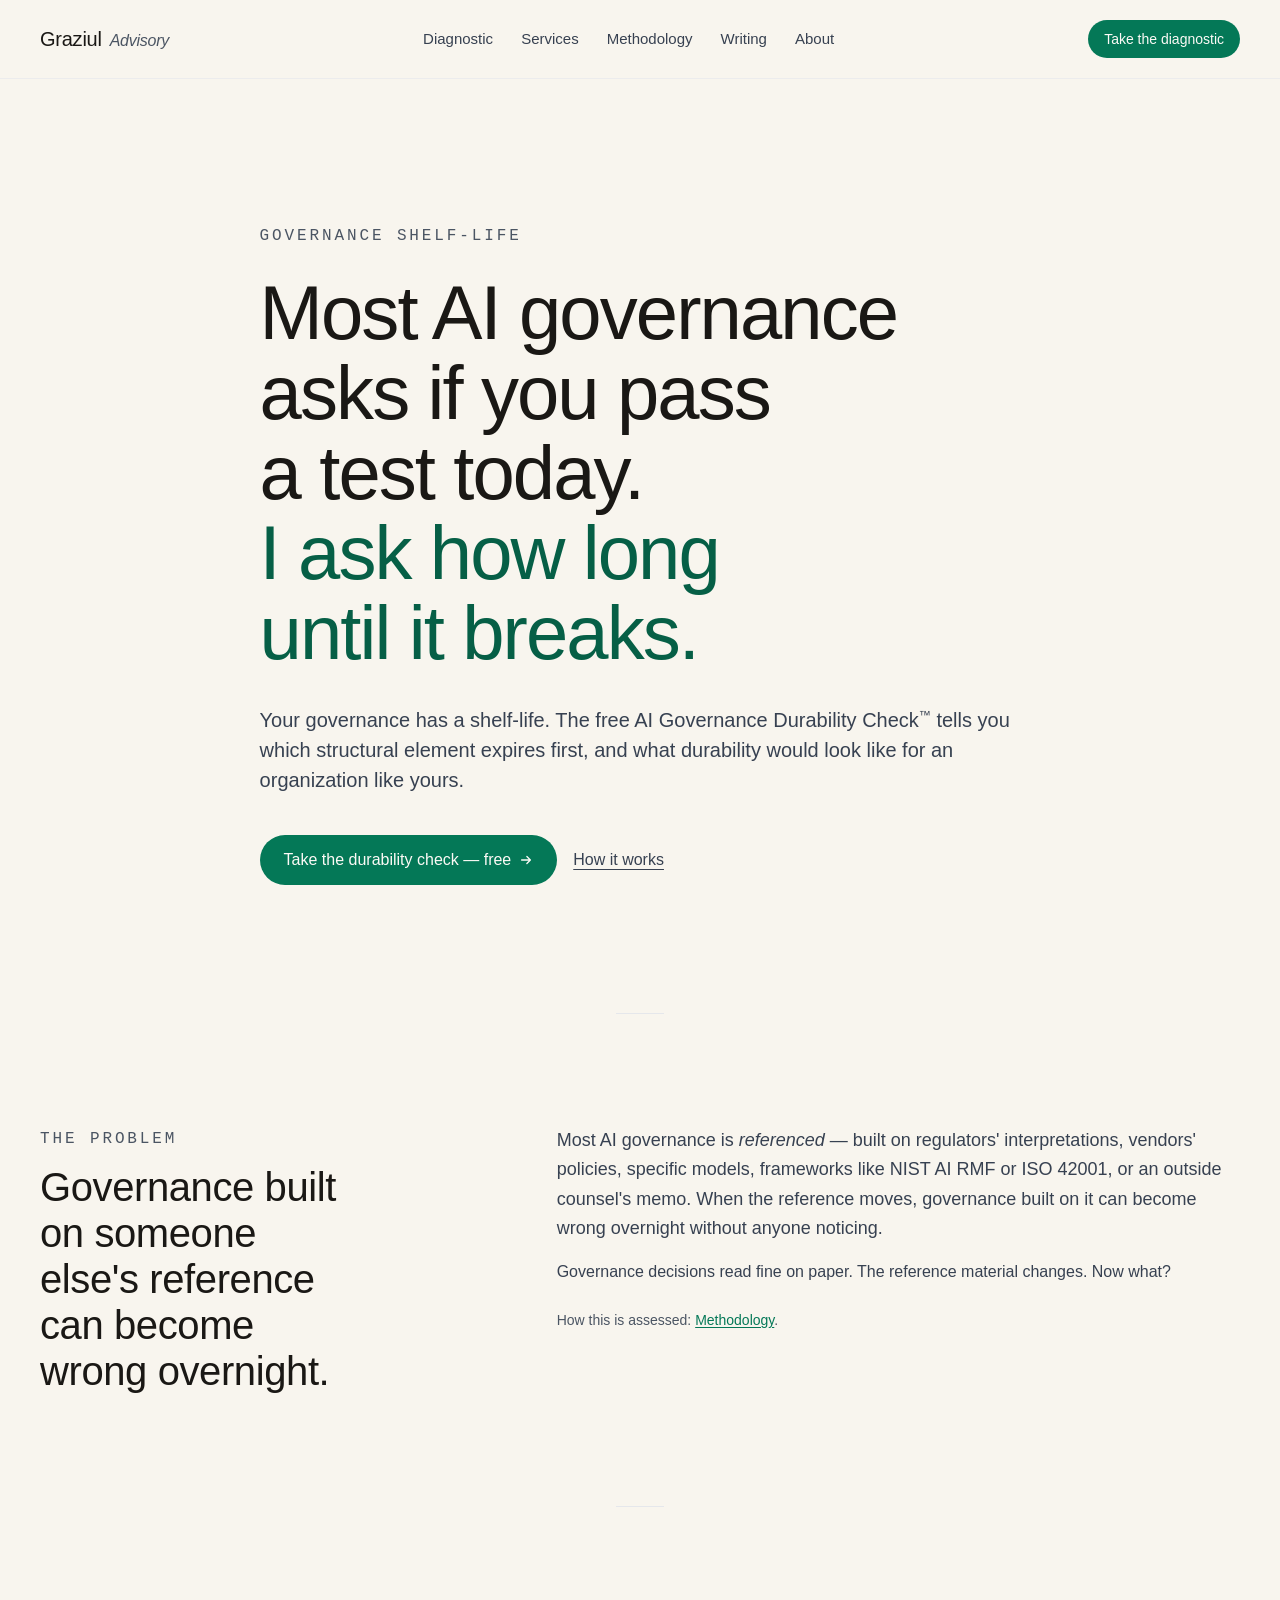
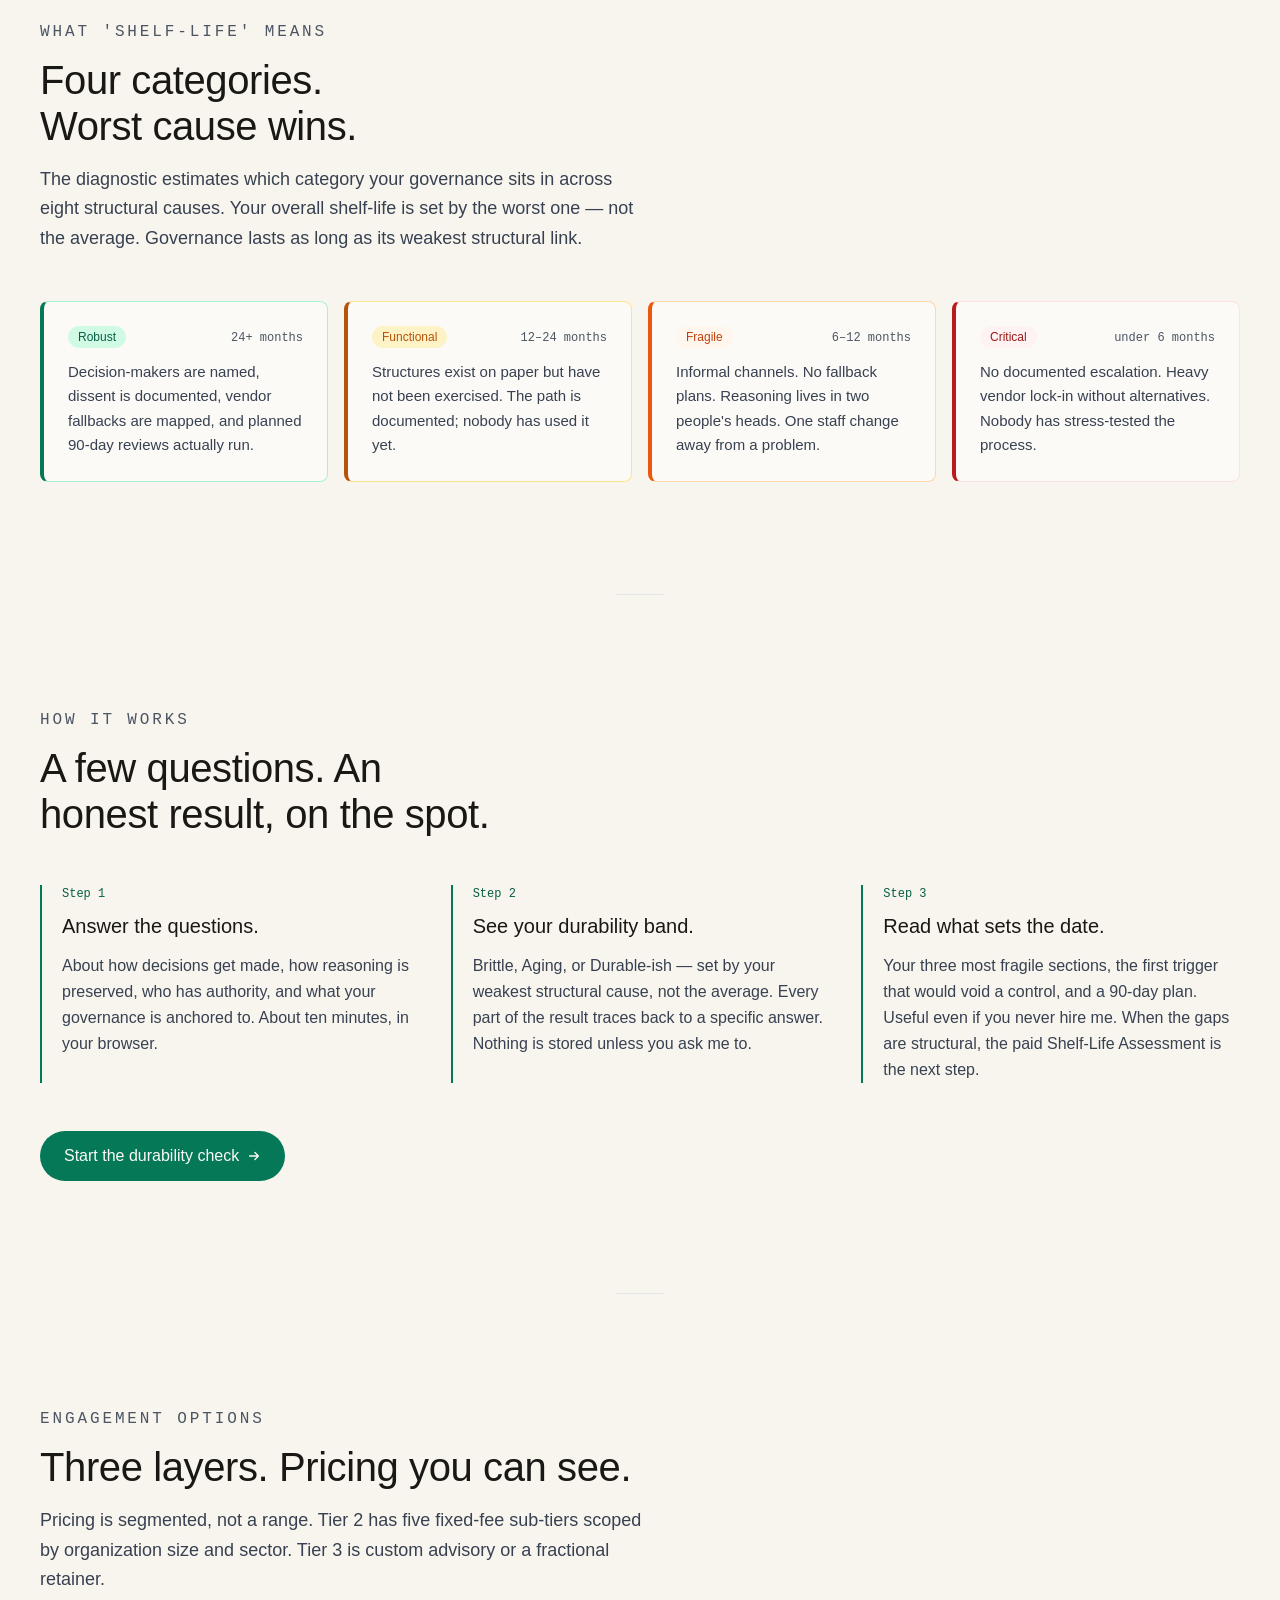
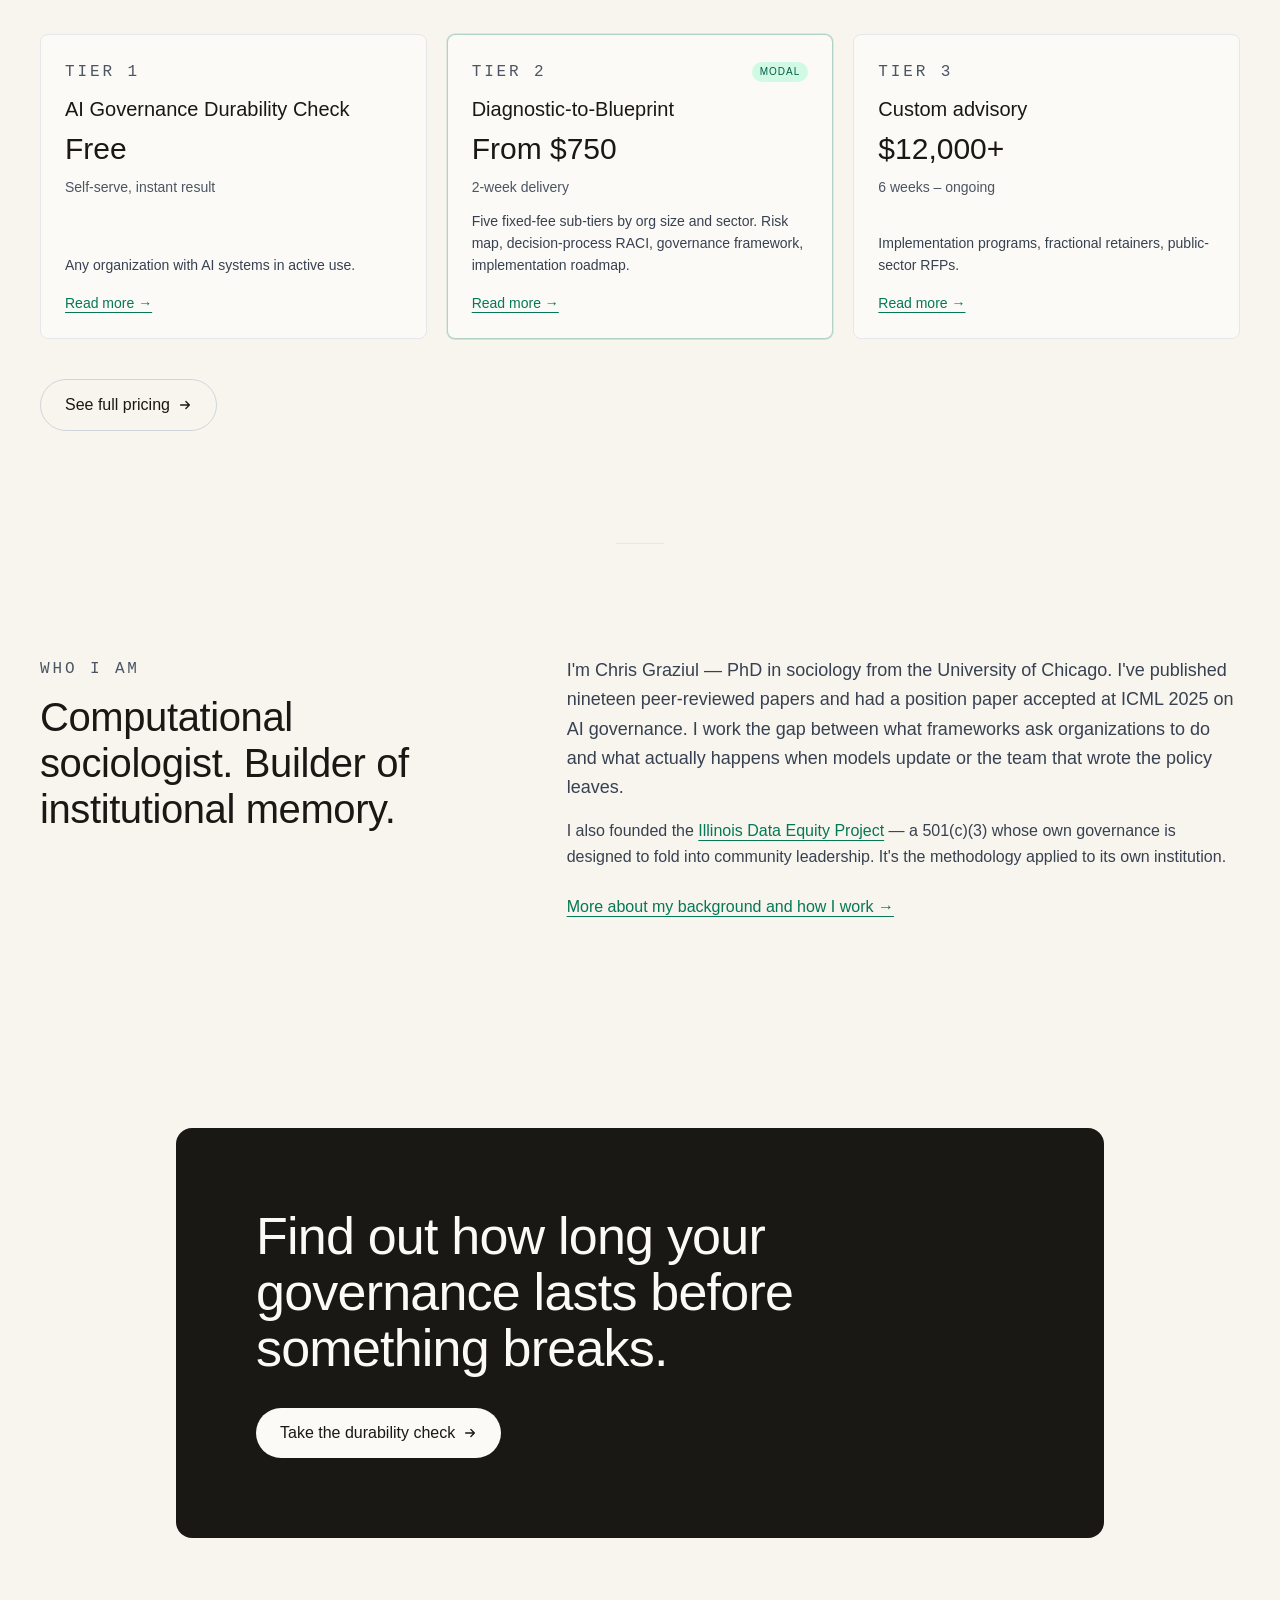
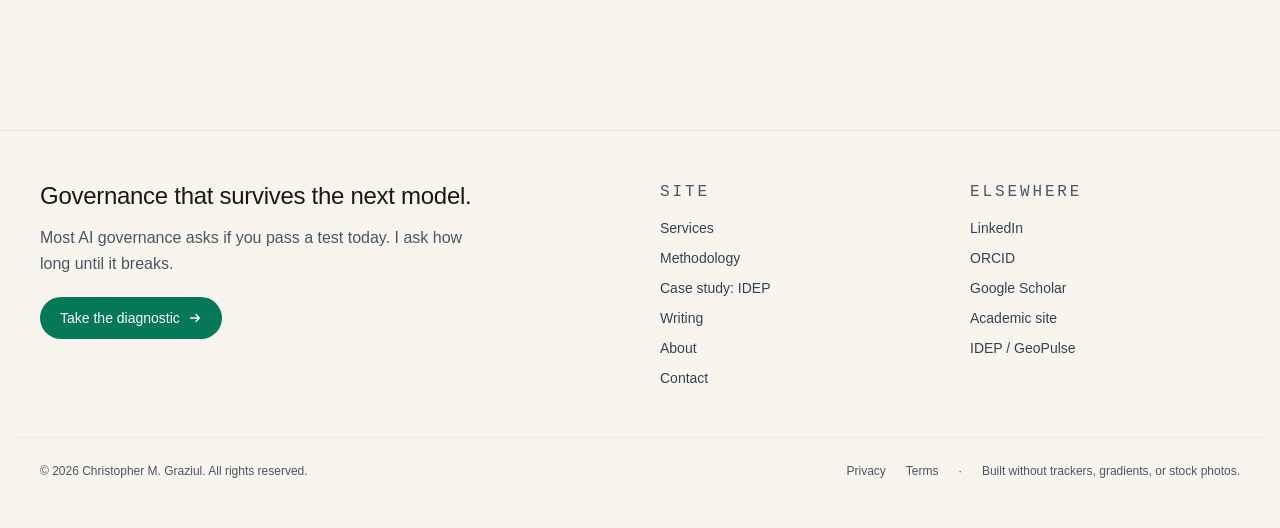
==== index.html @ fb1b4065 "chore: deploy c1bb26e8f440d4d59dd38755de8ccecfe8a28ff2 graziul/ai-governance-consulting@c1bb26e8f440" ====
<!DOCTYPE html><html lang="en"> <head><meta charset="utf-8"><meta name="viewport" content="width=device-width, initial-scale=1, viewport-fit=cover"><meta name="generator" content="Astro v5.18.1"><title>Graziul Advisory</title><meta name="description" content="AI governance that survives the next model, the next regulation, and the team that wrote the policy. Free, self-serve AI Governance Durability Check."><link rel="canonical" href="https://graziul.io/"><link rel="icon" href="/favicon.svg" type="image/svg+xml"><meta name="theme-color" content="#F8F5EE" media="(prefers-color-scheme: light)"><meta property="og:site_name" content="Graziul Advisory"><meta property="og:title" content="Graziul Advisory"><meta property="og:description" content="AI governance that survives the next model, the next regulation, and the team that wrote the policy. Free, self-serve AI Governance Durability Check."><meta property="og:url" content="https://graziul.io/"><meta property="og:type" content="website"><meta property="og:image" content="https://graziul.io/og/default.png"><meta name="twitter:card" content="summary_large_image"><meta name="twitter:creator" content="@cgraziul"><meta name="twitter:title" content="Graziul Advisory"><meta name="twitter:description" content="AI governance that survives the next model, the next regulation, and the team that wrote the policy. Free, self-serve AI Governance Durability Check."><meta name="twitter:image" content="https://graziul.io/og/default.png"><link rel="sitemap" href="/sitemap-index.xml"><script defer data-domain="graziul.io" src="https://plausible.io/js/script.js"></script><script type="application/ld+json">{"@context":"https://schema.org","@type":"Person","name":"Christopher M. Graziul","givenName":"Christopher","familyName":"Graziul","jobTitle":"AI Governance Advisor","url":"https://graziul.io/","sameAs":["https://graziul.github.io/","https://orcid.org/0000-0001-8350-077X","https://scholar.google.com/citations?user=OQr5RwsAAAAJ","https://www.linkedin.com/in/christopher-graziul-6250344/"],"alumniOf":[{"@type":"CollegeOrUniversity","name":"University of Chicago"},{"@type":"CollegeOrUniversity","name":"Brown University"},{"@type":"CollegeOrUniversity","name":"Virginia Tech"}],"knowsAbout":["AI governance","AI policy durability","Computational sociology","Algorithmic accountability","Public-interest data infrastructure"]}</script><link rel="stylesheet" href="/_astro/index.BPvfLaW1.css"><script type="module" src="/_astro/page.BT_9kWGp.js"></script></head> <body class="min-h-dvh bg-paper text-ink antialiased"> <a href="#main" class="sr-only focus:not-sr-only focus:fixed focus:top-3 focus:left-3 focus:z-50 focus:bg-ink focus:text-paper focus:px-4 focus:py-2 focus:rounded-md">
Skip to content
</a> <header class="border-b border-slate-200/70 bg-paper/85 backdrop-blur-sm sticky top-0 z-40"> <div class="container-wide flex items-center justify-between gap-6 py-4 md:py-5"> <a href="/" class="group inline-flex items-baseline gap-2 font-display text-lg md:text-xl tracking-tight text-ink hover:text-brand-800 transition-colors" aria-label="Graziul Advisory — home"> <span class="font-medium">Graziul</span> <span class="text-slate-600 text-sm md:text-base font-normal italic">Advisory</span> </a> <nav aria-label="Primary" class="hidden md:block"> <ul class="flex items-center gap-7 text-[15px] text-slate-700"> <li> <a href="/diagnostic/" class="transition-colors hover:text-brand-800 underline-offset-4 no-underline"> Diagnostic </a> </li><li> <a href="/services/" class="transition-colors hover:text-brand-800 underline-offset-4 no-underline"> Services </a> </li><li> <a href="/methodology/" class="transition-colors hover:text-brand-800 underline-offset-4 no-underline"> Methodology </a> </li><li> <a href="/writing/" class="transition-colors hover:text-brand-800 underline-offset-4 no-underline"> Writing </a> </li><li> <a href="/about/" class="transition-colors hover:text-brand-800 underline-offset-4 no-underline"> About </a> </li> </ul> </nav> <div class="flex items-center gap-3"> <a href="/diagnostic/" class="hidden sm:inline-flex items-center gap-2 bg-brand-700 text-paper-50 px-4 py-2 rounded-full text-sm font-medium hover:bg-brand-800 transition-colors">
Take the diagnostic
</a>  <details class="md:hidden relative"> <summary class="list-none cursor-pointer p-2 -mr-2 rounded text-ink" aria-label="Toggle menu"> <svg width="22" height="22" viewBox="0 0 24 24" fill="none" stroke="currentColor" stroke-width="2" aria-hidden="true"> <path d="M4 7h16M4 12h16M4 17h16" stroke-linecap="round"></path> </svg> </summary> <nav aria-label="Mobile primary" class="absolute right-0 top-full mt-2 w-56 rounded-lg border border-slate-200 bg-paper-50 shadow-lg p-2"> <ul class="flex flex-col text-[15px]"> <li> <a href="/diagnostic/" class="block px-3 py-2 rounded-md hover:bg-slate-100"> Diagnostic </a> </li><li> <a href="/services/" class="block px-3 py-2 rounded-md hover:bg-slate-100"> Services </a> </li><li> <a href="/methodology/" class="block px-3 py-2 rounded-md hover:bg-slate-100"> Methodology </a> </li><li> <a href="/writing/" class="block px-3 py-2 rounded-md hover:bg-slate-100"> Writing </a> </li><li> <a href="/about/" class="block px-3 py-2 rounded-md hover:bg-slate-100"> About </a> </li> <li> <a href="/contact/" class="block px-3 py-2 rounded-md hover:bg-slate-100">
Contact
</a> </li> </ul> </nav> </details> </div> </div> </header> <main id="main" class="flex flex-col"> <section class="container-wide pt-20 md:pt-28 lg:pt-36 pb-24 md:pb-32"> <p class="eyebrow">Governance shelf-life</p> <h1 class="display-headline mt-6 text-4xl sm:text-5xl md:text-6xl lg:text-7xl leading-[1.05] max-w-[18ch] tracking-tight">
Most AI governance asks if you pass a test today.
<span class="block text-brand-800">I ask how long until it breaks.</span> </h1> <p class="mt-8 max-w-prose text-lg md:text-xl text-slate-700 leading-relaxed text-pretty">
Your governance has a shelf-life. The free AI Governance Durability
      Check<span class="text-xs align-super">™</span> tells you which structural
      element expires first, and what durability would look like for an
      organization like yours.
</p> <div class="mt-10 flex flex-wrap items-center gap-4"> <a href="/diagnostic/" class="inline-flex items-center gap-2 font-medium rounded-full transition-colors bg-brand-700 text-paper-50 px-6 py-3 hover:bg-brand-800 active:translate-y-px"> Take the durability check — free <svg width="14" height="14" viewBox="0 0 16 16" fill="none" aria-hidden="true"> <path d="M3 8h10M9 4l4 4-4 4" stroke="currentColor" stroke-width="1.5" stroke-linecap="round" stroke-linejoin="round"></path> </svg> </a> <a href="#how-it-works" class="inline-flex items-center gap-2 font-medium rounded-full transition-colors text-slate-700 hover:text-brand-800 underline underline-offset-4 decoration-1"> How it works  </a> </div> </section> <hr class="rule container-wide"> <section class="container-wide py-20 md:py-28"> <div class="grid md:grid-cols-12 gap-10"> <div class="md:col-span-4"> <p class="eyebrow">The problem</p> <h2 class="display-headline mt-3 text-3xl md:text-4xl leading-tight">
Governance built on someone else's reference can become wrong overnight.
</h2> </div> <div class="md:col-span-7 md:col-start-6"> <p class="text-lg text-slate-700 leading-relaxed">
Most AI governance is <em>referenced</em> — built on regulators'
          interpretations, vendors' policies, specific models, frameworks like
          NIST AI RMF or ISO 42001, or an outside counsel's memo. When the
          reference moves, governance built on it can become wrong overnight
          without anyone noticing.
</p> <p class="mt-4 text-slate-700 leading-relaxed">
Governance decisions read fine on paper. The reference material
          changes. Now what?
</p> <p class="mt-6 text-sm text-slate-600">
How this is assessed: <a href="/methodology/" class="text-brand-700 hover:text-brand-800 underline underline-offset-2">Methodology</a>.
</p> </div> </div> </section> <hr class="rule container-wide"> <section class="container-wide py-20 md:py-28"> <div class="max-w-prose"> <p class="eyebrow">What &#39;shelf-life&#39; means</p> <h2 class="display-headline mt-3 text-3xl md:text-4xl leading-tight">
Four categories. Worst cause wins.
</h2> <p class="mt-4 text-slate-700 text-lg leading-relaxed">
The diagnostic estimates which category your governance sits in across
        eight structural causes. Your overall shelf-life is set by the worst
        one — not the average. Governance lasts as long as its weakest
        structural link.
</p> </div> <div class="mt-12 grid sm:grid-cols-2 lg:grid-cols-4 gap-4"> <article class="rounded-lg bg-paper-50 p-6 border-brand-200 border-l-4 border-l-brand-700 border"> <header class="flex items-baseline justify-between gap-4 mb-3"> <p class="inline-flex items-center px-2.5 py-0.5 rounded-full text-xs font-medium bg-brand-100 text-brand-800"> Robust </p> <p class="font-mono text-xs text-slate-600">24+ months</p> </header> <p class="text-slate-700 text-[15px] leading-relaxed">Decision-makers are named, dissent is documented, vendor fallbacks are mapped, and planned 90-day reviews actually run.</p> </article> <article class="rounded-lg bg-paper-50 p-6 border-amber-200 border-l-4 border-l-amber-700 border"> <header class="flex items-baseline justify-between gap-4 mb-3"> <p class="inline-flex items-center px-2.5 py-0.5 rounded-full text-xs font-medium bg-amber-50 text-amber-700"> Functional </p> <p class="font-mono text-xs text-slate-600">12–24 months</p> </header> <p class="text-slate-700 text-[15px] leading-relaxed">Structures exist on paper but have not been exercised. The path is documented; nobody has used it yet.</p> </article> <article class="rounded-lg bg-paper-50 p-6 border-orange-200 border-l-4 border-l-orange-600 border"> <header class="flex items-baseline justify-between gap-4 mb-3"> <p class="inline-flex items-center px-2.5 py-0.5 rounded-full text-xs font-medium bg-orange-50 text-orange-700"> Fragile </p> <p class="font-mono text-xs text-slate-600">6–12 months</p> </header> <p class="text-slate-700 text-[15px] leading-relaxed">Informal channels. No fallback plans. Reasoning lives in two people&#39;s heads. One staff change away from a problem.</p> </article> <article class="rounded-lg bg-paper-50 p-6 border-risk-100 border-l-4 border-l-risk-700 border"> <header class="flex items-baseline justify-between gap-4 mb-3"> <p class="inline-flex items-center px-2.5 py-0.5 rounded-full text-xs font-medium bg-risk-50 text-risk-900"> Critical </p> <p class="font-mono text-xs text-slate-600">under 6 months</p> </header> <p class="text-slate-700 text-[15px] leading-relaxed">No documented escalation. Heavy vendor lock-in without alternatives. Nobody has stress-tested the process.</p> </article> </div> </section> <hr class="rule container-wide"> <section id="how-it-works" class="container-wide py-20 md:py-28"> <div class="max-w-prose"> <p class="eyebrow">How it works</p> <h2 class="display-headline mt-3 text-3xl md:text-4xl leading-tight">
A few questions. An honest result, on the spot.
</h2> </div> <ol class="mt-12 grid md:grid-cols-3 gap-8"> <li class="border-l-2 border-brand-700 pl-5"> <p class="font-mono text-xs text-brand-800">Step 1</p> <h3 class="font-display text-xl mt-2">Answer the questions.</h3> <p class="mt-3 text-slate-700 leading-relaxed">
About how decisions get made, how reasoning is preserved, who has
          authority, and what your governance is anchored to. About ten
          minutes, in your browser.
</p> </li> <li class="border-l-2 border-brand-700 pl-5"> <p class="font-mono text-xs text-brand-800">Step 2</p> <h3 class="font-display text-xl mt-2">See your durability band.</h3> <p class="mt-3 text-slate-700 leading-relaxed">
Brittle, Aging, or Durable-ish — set by your weakest structural
          cause, not the average. Every part of the result traces back to a
          specific answer. Nothing is stored unless you ask me to.
</p> </li> <li class="border-l-2 border-brand-700 pl-5"> <p class="font-mono text-xs text-brand-800">Step 3</p> <h3 class="font-display text-xl mt-2">Read what sets the date.</h3> <p class="mt-3 text-slate-700 leading-relaxed">
Your three most fragile sections, the first trigger that would void a
          control, and a 90-day plan. Useful even if you never hire me. When the
          gaps are structural, the paid Shelf-Life Assessment is the next step.
</p> </li> </ol> <div class="mt-12"> <a href="/diagnostic/" class="inline-flex items-center gap-2 font-medium rounded-full transition-colors bg-brand-700 text-paper-50 px-6 py-3 hover:bg-brand-800 active:translate-y-px"> Start the durability check <svg width="14" height="14" viewBox="0 0 16 16" fill="none" aria-hidden="true"> <path d="M3 8h10M9 4l4 4-4 4" stroke="currentColor" stroke-width="1.5" stroke-linecap="round" stroke-linejoin="round"></path> </svg> </a> </div> </section> <hr class="rule container-wide"> <section class="container-wide py-20 md:py-28"> <div class="max-w-prose"> <p class="eyebrow">Engagement options</p> <h2 class="display-headline mt-3 text-3xl md:text-4xl leading-tight">
Three layers. Pricing you can see.
</h2> <p class="mt-4 text-slate-700 text-lg leading-relaxed">
Pricing is segmented, not a range. Tier 2 has five fixed-fee sub-tiers
        scoped by organization size and sector. Tier 3 is custom advisory
        or a fractional retainer.
</p> </div> <div class="mt-10 grid md:grid-cols-3 gap-5"> <article class="rounded-lg border p-6 flex flex-col gap-3 bg-paper-50 border-slate-200"> <header class="flex items-center justify-between gap-2"> <p class="eyebrow">Tier 1</p>  </header> <h3 class="font-display text-xl text-ink leading-tight">AI Governance Durability Check</h3> <p class="font-display text-3xl text-ink leading-none">Free</p> <p class="text-sm text-slate-600">Self-serve, instant result</p> <p class="text-sm text-slate-700 mt-auto">Any organization with AI systems in active use.</p> <a href="/diagnostic/" class="text-sm text-brand-700 hover:text-brand-800 underline underline-offset-4 decoration-1 mt-1">
Read more →
</a> </article> <article class="rounded-lg border p-6 flex flex-col gap-3 bg-paper-50 border-brand-700/30 ring-1 ring-brand-700/10 shadow-[0_1px_0_rgba(4,120,87,0.06)]"> <header class="flex items-center justify-between gap-2"> <p class="eyebrow">Tier 2</p> <span class="text-[10px] uppercase tracking-widest font-medium text-brand-800 bg-brand-100 px-2 py-0.5 rounded-full">Modal</span> </header> <h3 class="font-display text-xl text-ink leading-tight">Diagnostic-to-Blueprint</h3> <p class="font-display text-3xl text-ink leading-none">From $750</p> <p class="text-sm text-slate-600">2-week delivery</p> <p class="text-sm text-slate-700 mt-auto">Five fixed-fee sub-tiers by org size and sector. Risk map, decision-process RACI, governance framework, implementation roadmap.</p> <a href="/services/#tier-2" class="text-sm text-brand-700 hover:text-brand-800 underline underline-offset-4 decoration-1 mt-1">
Read more →
</a> </article> <article class="rounded-lg border p-6 flex flex-col gap-3 bg-paper-50 border-slate-200"> <header class="flex items-center justify-between gap-2"> <p class="eyebrow">Tier 3</p>  </header> <h3 class="font-display text-xl text-ink leading-tight">Custom advisory</h3> <p class="font-display text-3xl text-ink leading-none">$12,000+</p> <p class="text-sm text-slate-600">6 weeks – ongoing</p> <p class="text-sm text-slate-700 mt-auto">Implementation programs, fractional retainers, public-sector RFPs.</p> <a href="/services/#tier-3" class="text-sm text-brand-700 hover:text-brand-800 underline underline-offset-4 decoration-1 mt-1">
Read more →
</a> </article> </div> <div class="mt-10"> <a href="/services/" class="inline-flex items-center gap-2 font-medium rounded-full transition-colors border border-slate-300 text-ink px-6 py-3 hover:border-brand-700 hover:text-brand-800"> See full pricing <svg width="14" height="14" viewBox="0 0 16 16" fill="none" aria-hidden="true"> <path d="M3 8h10M9 4l4 4-4 4" stroke="currentColor" stroke-width="1.5" stroke-linecap="round" stroke-linejoin="round"></path> </svg> </a> </div> </section> <hr class="rule container-wide"> <section class="container-wide py-20 md:py-28"> <div class="grid md:grid-cols-12 gap-10 md:gap-16"> <div class="md:col-span-5"> <p class="eyebrow">Who I am</p> <h2 class="display-headline mt-3 text-3xl md:text-4xl leading-tight">
Computational sociologist. Builder of institutional memory.
</h2> </div> <div class="md:col-span-7"> <p class="text-lg text-slate-700 leading-relaxed">
I'm Chris Graziul — PhD in sociology from the University of
          Chicago. I've published nineteen peer-reviewed papers and had a
          position paper accepted at ICML 2025 on AI governance. I work
          the gap between what frameworks ask organizations to do and what
          actually happens when models update or the team that wrote the
          policy leaves.
</p> <p class="mt-4 text-slate-700 leading-relaxed">
I also founded the  <a href="/case-study/idep/" class="text-brand-700 hover:text-brand-800 underline underline-offset-4 decoration-1">Illinois Data Equity Project</a>  — a 501(c)(3) whose own governance is designed to fold into
          community leadership. It's the methodology applied to its own
          institution.
</p> <p class="mt-6"> <a href="/about/" class="text-brand-700 hover:text-brand-800 underline underline-offset-4 decoration-1">
More about my background and how I work →
</a> </p> </div> </div> </section> <section class="container-wide py-20 md:py-24"> <div class="rounded-2xl bg-ink text-paper-50 p-10 md:p-14 lg:p-20"> <p class="font-display text-3xl md:text-4xl lg:text-5xl leading-tight tracking-tight max-w-3xl">
Find out how long your governance lasts before something breaks.
</p> <div class="mt-8"> <a href="/diagnostic/" class="inline-flex items-center gap-2 bg-paper-50 text-ink px-6 py-3 rounded-full font-medium hover:bg-paper-200 transition-colors">
Take the durability check
<svg width="14" height="14" viewBox="0 0 16 16" fill="none" aria-hidden="true"> <path d="M3 8h10M9 4l4 4-4 4" stroke="currentColor" stroke-width="1.5" stroke-linecap="round" stroke-linejoin="round"></path> </svg> </a> </div> </div> </section>  </main> <footer class="border-t border-slate-200 mt-24 pb-12"> <div class="container-wide pt-12 grid gap-10 md:grid-cols-12"> <section class="md:col-span-6"> <p class="font-display text-2xl tracking-tight text-ink">
Governance that survives the next model.
</p> <p class="mt-3 text-slate-600 max-w-md">
Most AI governance asks if you pass a test today. I ask how long until it breaks.
</p> <a href="/diagnostic/" class="mt-5 inline-flex items-center gap-2 bg-brand-700 text-paper-50 px-5 py-2.5 rounded-full text-sm font-medium hover:bg-brand-800 transition-colors">
Take the diagnostic
<svg width="14" height="14" viewBox="0 0 16 16" fill="none" aria-hidden="true"> <path d="M3 8h10M9 4l4 4-4 4" stroke="currentColor" stroke-width="1.5" stroke-linecap="round" stroke-linejoin="round"></path> </svg> </a> </section> <section class="md:col-span-3"> <p class="eyebrow mb-3">Site</p> <ul class="space-y-2 text-sm"> <li><a href="/services/" class="text-slate-700 hover:text-brand-800">Services</a></li> <li><a href="/methodology/" class="text-slate-700 hover:text-brand-800">Methodology</a></li> <li><a href="/case-study/idep/" class="text-slate-700 hover:text-brand-800">Case study: IDEP</a></li> <li><a href="/writing/" class="text-slate-700 hover:text-brand-800">Writing</a></li> <li><a href="/about/" class="text-slate-700 hover:text-brand-800">About</a></li> <li><a href="/contact/" class="text-slate-700 hover:text-brand-800">Contact</a></li> </ul> </section> <section class="md:col-span-3"> <p class="eyebrow mb-3">Elsewhere</p> <ul class="space-y-2 text-sm"> <li> <a href="https://www.linkedin.com/in/christopher-graziul-6250344/" class="text-slate-700 hover:text-brand-800" rel="me noopener">LinkedIn</a> </li> <li> <a href="https://orcid.org/0000-0001-8350-077X" class="text-slate-700 hover:text-brand-800" rel="me noopener">ORCID</a> </li> <li> <a href="https://scholar.google.com/citations?user=OQr5RwsAAAAJ" class="text-slate-700 hover:text-brand-800" rel="me noopener">Google Scholar</a> </li> <li> <a href="https://graziul.github.io/" class="text-slate-700 hover:text-brand-800" rel="me noopener">Academic site</a> </li> <li> <a href="https://github.com/graziul/GeoPulse" class="text-slate-700 hover:text-brand-800" rel="noopener">IDEP / GeoPulse</a> </li> </ul> </section> </div> <div class="container-wide mt-12 pt-6 border-t border-slate-200/70 flex flex-col md:flex-row justify-between gap-4 text-xs text-slate-600"> <p>© 2026 Christopher M. Graziul. <span class="hidden md:inline">All rights reserved.</span></p> <ul class="flex flex-wrap gap-x-5 gap-y-1"> <li><a href="/privacy/" class="hover:text-brand-800">Privacy</a></li> <li><a href="/terms/" class="hover:text-brand-800">Terms</a></li> <li><span aria-hidden="true">·</span></li> <li>Built without trackers, gradients, or stock photos.</li> </ul> </div> </footer> </body></html>
---- _astro/index.BPvfLaW1.css ----
@font-face{font-family:Newsreader Variable;font-style:normal;font-display:swap;font-weight:200 800;src:url(/_astro/newsreader-vietnamese-wght-normal.Czsa-EzN.woff2) format("woff2-variations");unicode-range:U+0102-0103,U+0110-0111,U+0128-0129,U+0168-0169,U+01A0-01A1,U+01AF-01B0,U+0300-0301,U+0303-0304,U+0308-0309,U+0323,U+0329,U+1EA0-1EF9,U+20AB}@font-face{font-family:Newsreader Variable;font-style:normal;font-display:swap;font-weight:200 800;src:url(/_astro/newsreader-latin-ext-wght-normal.C-3rgBeH.woff2) format("woff2-variations");unicode-range:U+0100-02BA,U+02BD-02C5,U+02C7-02CC,U+02CE-02D7,U+02DD-02FF,U+0304,U+0308,U+0329,U+1D00-1DBF,U+1E00-1E9F,U+1EF2-1EFF,U+2020,U+20A0-20AB,U+20AD-20C0,U+2113,U+2C60-2C7F,U+A720-A7FF}@font-face{font-family:Newsreader Variable;font-style:normal;font-display:swap;font-weight:200 800;src:url(/_astro/newsreader-latin-wght-normal.CCVVNp6i.woff2) format("woff2-variations");unicode-range:U+0000-00FF,U+0131,U+0152-0153,U+02BB-02BC,U+02C6,U+02DA,U+02DC,U+0304,U+0308,U+0329,U+2000-206F,U+20AC,U+2122,U+2191,U+2193,U+2212,U+2215,U+FEFF,U+FFFD}@font-face{font-family:Newsreader Variable;font-style:italic;font-display:swap;font-weight:200 800;src:url(/_astro/newsreader-vietnamese-wght-italic.xAqemagA.woff2) format("woff2-variations");unicode-range:U+0102-0103,U+0110-0111,U+0128-0129,U+0168-0169,U+01A0-01A1,U+01AF-01B0,U+0300-0301,U+0303-0304,U+0308-0309,U+0323,U+0329,U+1EA0-1EF9,U+20AB}@font-face{font-family:Newsreader Variable;font-style:italic;font-display:swap;font-weight:200 800;src:url(/_astro/newsreader-latin-ext-wght-italic.DFS986qL.woff2) format("woff2-variations");unicode-range:U+0100-02BA,U+02BD-02C5,U+02C7-02CC,U+02CE-02D7,U+02DD-02FF,U+0304,U+0308,U+0329,U+1D00-1DBF,U+1E00-1E9F,U+1EF2-1EFF,U+2020,U+20A0-20AB,U+20AD-20C0,U+2113,U+2C60-2C7F,U+A720-A7FF}@font-face{font-family:Newsreader Variable;font-style:italic;font-display:swap;font-weight:200 800;src:url(/_astro/newsreader-latin-wght-italic.Bxi8ein9.woff2) format("woff2-variations");unicode-range:U+0000-00FF,U+0131,U+0152-0153,U+02BB-02BC,U+02C6,U+02DA,U+02DC,U+0304,U+0308,U+0329,U+2000-206F,U+20AC,U+2122,U+2191,U+2193,U+2212,U+2215,U+FEFF,U+FFFD}@font-face{font-family:Inter Variable;font-style:normal;font-display:swap;font-weight:100 900;src:url(/_astro/inter-cyrillic-ext-wght-normal.BOeWTOD4.woff2) format("woff2-variations");unicode-range:U+0460-052F,U+1C80-1C8A,U+20B4,U+2DE0-2DFF,U+A640-A69F,U+FE2E-FE2F}@font-face{font-family:Inter Variable;font-style:normal;font-display:swap;font-weight:100 900;src:url(/_astro/inter-cyrillic-wght-normal.DqGufNeO.woff2) format("woff2-variations");unicode-range:U+0301,U+0400-045F,U+0490-0491,U+04B0-04B1,U+2116}@font-face{font-family:Inter Variable;font-style:normal;font-display:swap;font-weight:100 900;src:url(/_astro/inter-greek-ext-wght-normal.DlzME5K_.woff2) format("woff2-variations");unicode-range:U+1F00-1FFF}@font-face{font-family:Inter Variable;font-style:normal;font-display:swap;font-weight:100 900;src:url(/_astro/inter-greek-wght-normal.CkhJZR-_.woff2) format("woff2-variations");unicode-range:U+0370-0377,U+037A-037F,U+0384-038A,U+038C,U+038E-03A1,U+03A3-03FF}@font-face{font-family:Inter Variable;font-style:normal;font-display:swap;font-weight:100 900;src:url(/_astro/inter-vietnamese-wght-normal.CBcvBZtf.woff2) format("woff2-variations");unicode-range:U+0102-0103,U+0110-0111,U+0128-0129,U+0168-0169,U+01A0-01A1,U+01AF-01B0,U+0300-0301,U+0303-0304,U+0308-0309,U+0323,U+0329,U+1EA0-1EF9,U+20AB}@font-face{font-family:Inter Variable;font-style:normal;font-display:swap;font-weight:100 900;src:url(/_astro/inter-latin-ext-wght-normal.DO1Apj_S.woff2) format("woff2-variations");unicode-range:U+0100-02BA,U+02BD-02C5,U+02C7-02CC,U+02CE-02D7,U+02DD-02FF,U+0304,U+0308,U+0329,U+1D00-1DBF,U+1E00-1E9F,U+1EF2-1EFF,U+2020,U+20A0-20AB,U+20AD-20C0,U+2113,U+2C60-2C7F,U+A720-A7FF}@font-face{font-family:Inter Variable;font-style:normal;font-display:swap;font-weight:100 900;src:url(/_astro/inter-latin-wght-normal.Dx4kXJAl.woff2) format("woff2-variations");unicode-range:U+0000-00FF,U+0131,U+0152-0153,U+02BB-02BC,U+02C6,U+02DA,U+02DC,U+0304,U+0308,U+0329,U+2000-206F,U+20AC,U+2122,U+2191,U+2193,U+2212,U+2215,U+FEFF,U+FFFD}@font-face{font-family:JetBrains Mono Variable;font-style:normal;font-display:swap;font-weight:100 800;src:url([data-uri]) format("woff2-variations");unicode-range:U+0460-052F,U+1C80-1C8A,U+20B4,U+2DE0-2DFF,U+A640-A69F,U+FE2E-FE2F}@font-face{font-family:JetBrains Mono Variable;font-style:normal;font-display:swap;font-weight:100 800;src:url(/_astro/jetbrains-mono-cyrillic-wght-normal.D73BlboJ.woff2) format("woff2-variations");unicode-range:U+0301,U+0400-045F,U+0490-0491,U+04B0-04B1,U+2116}@font-face{font-family:JetBrains Mono Variable;font-style:normal;font-display:swap;font-weight:100 800;src:url(/_astro/jetbrains-mono-greek-wght-normal.Bw9x6K1M.woff2) format("woff2-variations");unicode-range:U+0370-0377,U+037A-037F,U+0384-038A,U+038C,U+038E-03A1,U+03A3-03FF}@font-face{font-family:JetBrains Mono Variable;font-style:normal;font-display:swap;font-weight:100 800;src:url(/_astro/jetbrains-mono-vietnamese-wght-normal.Bt-aOZkq.woff2) format("woff2-variations");unicode-range:U+0102-0103,U+0110-0111,U+0128-0129,U+0168-0169,U+01A0-01A1,U+01AF-01B0,U+0300-0301,U+0303-0304,U+0308-0309,U+0323,U+0329,U+1EA0-1EF9,U+20AB}@font-face{font-family:JetBrains Mono Variable;font-style:normal;font-display:swap;font-weight:100 800;src:url(/_astro/jetbrains-mono-latin-ext-wght-normal.DBQx-q_a.woff2) format("woff2-variations");unicode-range:U+0100-02BA,U+02BD-02C5,U+02C7-02CC,U+02CE-02D7,U+02DD-02FF,U+0304,U+0308,U+0329,U+1D00-1DBF,U+1E00-1E9F,U+1EF2-1EFF,U+2020,U+20A0-20AB,U+20AD-20C0,U+2113,U+2C60-2C7F,U+A720-A7FF}@font-face{font-family:JetBrains Mono Variable;font-style:normal;font-display:swap;font-weight:100 800;src:url(/_astro/jetbrains-mono-latin-wght-normal.B9CIFXIH.woff2) format("woff2-variations");unicode-range:U+0000-00FF,U+0131,U+0152-0153,U+02BB-02BC,U+02C6,U+02DA,U+02DC,U+0304,U+0308,U+0329,U+2000-206F,U+20AC,U+2122,U+2191,U+2193,U+2212,U+2215,U+FEFF,U+FFFD}*,:before,:after{--tw-border-spacing-x: 0;--tw-border-spacing-y: 0;--tw-translate-x: 0;--tw-translate-y: 0;--tw-rotate: 0;--tw-skew-x: 0;--tw-skew-y: 0;--tw-scale-x: 1;--tw-scale-y: 1;--tw-pan-x: ;--tw-pan-y: ;--tw-pinch-zoom: ;--tw-scroll-snap-strictness: proximity;--tw-gradient-from-position: ;--tw-gradient-via-position: ;--tw-gradient-to-position: ;--tw-ordinal: ;--tw-slashed-zero: ;--tw-numeric-figure: ;--tw-numeric-spacing: ;--tw-numeric-fraction: ;--tw-ring-inset: ;--tw-ring-offset-width: 0px;--tw-ring-offset-color: #fff;--tw-ring-color: rgb(59 130 246 / .5);--tw-ring-offset-shadow: 0 0 #0000;--tw-ring-shadow: 0 0 #0000;--tw-shadow: 0 0 #0000;--tw-shadow-colored: 0 0 #0000;--tw-blur: ;--tw-brightness: ;--tw-contrast: ;--tw-grayscale: ;--tw-hue-rotate: ;--tw-invert: ;--tw-saturate: ;--tw-sepia: ;--tw-drop-shadow: ;--tw-backdrop-blur: ;--tw-backdrop-brightness: ;--tw-backdrop-contrast: ;--tw-backdrop-grayscale: ;--tw-backdrop-hue-rotate: ;--tw-backdrop-invert: ;--tw-backdrop-opacity: ;--tw-backdrop-saturate: ;--tw-backdrop-sepia: ;--tw-contain-size: ;--tw-contain-layout: ;--tw-contain-paint: ;--tw-contain-style: }::backdrop{--tw-border-spacing-x: 0;--tw-border-spacing-y: 0;--tw-translate-x: 0;--tw-translate-y: 0;--tw-rotate: 0;--tw-skew-x: 0;--tw-skew-y: 0;--tw-scale-x: 1;--tw-scale-y: 1;--tw-pan-x: ;--tw-pan-y: ;--tw-pinch-zoom: ;--tw-scroll-snap-strictness: proximity;--tw-gradient-from-position: ;--tw-gradient-via-position: ;--tw-gradient-to-position: ;--tw-ordinal: ;--tw-slashed-zero: ;--tw-numeric-figure: ;--tw-numeric-spacing: ;--tw-numeric-fraction: ;--tw-ring-inset: ;--tw-ring-offset-width: 0px;--tw-ring-offset-color: #fff;--tw-ring-color: rgb(59 130 246 / .5);--tw-ring-offset-shadow: 0 0 #0000;--tw-ring-shadow: 0 0 #0000;--tw-shadow: 0 0 #0000;--tw-shadow-colored: 0 0 #0000;--tw-blur: ;--tw-brightness: ;--tw-contrast: ;--tw-grayscale: ;--tw-hue-rotate: ;--tw-invert: ;--tw-saturate: ;--tw-sepia: ;--tw-drop-shadow: ;--tw-backdrop-blur: ;--tw-backdrop-brightness: ;--tw-backdrop-contrast: ;--tw-backdrop-grayscale: ;--tw-backdrop-hue-rotate: ;--tw-backdrop-invert: ;--tw-backdrop-opacity: ;--tw-backdrop-saturate: ;--tw-backdrop-sepia: ;--tw-contain-size: ;--tw-contain-layout: ;--tw-contain-paint: ;--tw-contain-style: }*,:before,:after{box-sizing:border-box;border-width:0;border-style:solid;border-color:#e5e7eb}:before,:after{--tw-content: ""}html,:host{line-height:1.5;-webkit-text-size-adjust:100%;-moz-tab-size:4;-o-tab-size:4;tab-size:4;font-family:Inter Variable,Inter,-apple-system,BlinkMacSystemFont,Segoe UI,Roboto,Helvetica,Arial,sans-serif;font-feature-settings:normal;font-variation-settings:normal;-webkit-tap-highlight-color:transparent}body{margin:0;line-height:inherit}hr{height:0;color:inherit;border-top-width:1px}abbr:where([title]){-webkit-text-decoration:underline dotted;text-decoration:underline dotted}h1,h2,h3,h4,h5,h6{font-size:inherit;font-weight:inherit}b,strong{font-weight:bolder}code,kbd,samp,pre{font-family:JetBrains Mono Variable,JetBrains Mono,Menlo,Monaco,Consolas,Courier New,monospace;font-feature-settings:normal;font-variation-settings:normal;font-size:1em}small{font-size:80%}sub,sup{font-size:75%;line-height:0;position:relative;vertical-align:baseline}sub{bottom:-.25em}sup{top:-.5em}table{text-indent:0;border-color:inherit;border-collapse:collapse}button,input,optgroup,select,textarea{font-family:inherit;font-feature-settings:inherit;font-variation-settings:inherit;font-size:100%;font-weight:inherit;line-height:inherit;letter-spacing:inherit;color:inherit;margin:0;padding:0}button,select{text-transform:none}button,input:where([type=button]),input:where([type=reset]),input:where([type=submit]){-webkit-appearance:button;background-color:transparent;background-image:none}:-moz-focusring{outline:auto}:-moz-ui-invalid{box-shadow:none}progress{vertical-align:baseline}::-webkit-inner-spin-button,::-webkit-outer-spin-button{height:auto}[type=search]{-webkit-appearance:textfield;outline-offset:-2px}::-webkit-search-decoration{-webkit-appearance:none}::-webkit-file-upload-button{-webkit-appearance:button;font:inherit}summary{display:list-item}blockquote,dl,dd,h1,h2,h3,h4,h5,h6,hr,figure,p,pre{margin:0}fieldset{margin:0;padding:0}legend{padding:0}ol,ul,menu{list-style:none;margin:0;padding:0}dialog{padding:0}textarea{resize:vertical}input::-moz-placeholder,textarea::-moz-placeholder{opacity:1;color:#9ca3af}input::placeholder,textarea::placeholder{opacity:1;color:#9ca3af}button,[role=button]{cursor:pointer}:disabled{cursor:default}img,svg,video,canvas,audio,iframe,embed,object{display:block;vertical-align:middle}img,video{max-width:100%;height:auto}[hidden]:where(:not([hidden=until-found])){display:none}:root{color-scheme:light;--color-paper: 248 245 238;--color-ink: 26 24 21;--color-brand: 4 120 87}html{background-color:#f8f5ee;color:#1a1815;font-family:Inter Variable,Inter,-apple-system,BlinkMacSystemFont,Segoe UI,Roboto,Helvetica,Arial,sans-serif;font-feature-settings:"cv11","ss01","ss03";text-rendering:optimizeLegibility;-webkit-font-smoothing:antialiased;-moz-osx-font-smoothing:grayscale}body{min-height:100dvh;line-height:1.625}::-moz-selection{background-color:#d1fae5;color:#064e3b}::selection{background-color:#d1fae5;color:#064e3b}*:focus-visible{outline:2px solid #047857;outline-offset:2px;border-radius:2px}h1,h2,h3,h4,h5,h6,p,ul,ol,figure{margin:0}a{color:inherit;text-decoration:inherit}.prose{color:#1a1815;max-width:68ch}.prose :where(p):not(:where([class~=not-prose],[class~=not-prose] *)){margin-top:1.25em;margin-bottom:1.25em}.prose :where([class~=lead]):not(:where([class~=not-prose],[class~=not-prose] *)){color:var(--tw-prose-lead);font-size:1.25em;line-height:1.6;margin-top:1.2em;margin-bottom:1.2em}.prose :where(a):not(:where([class~=not-prose],[class~=not-prose] *)){color:#047857;text-decoration:underline;font-weight:500;text-underline-offset:.2em;text-decoration-thickness:1px}.prose :where(a):not(:where([class~=not-prose],[class~=not-prose] *)):hover{color:#065f46}.prose :where(strong):not(:where([class~=not-prose],[class~=not-prose] *)){color:var(--tw-prose-bold);font-weight:600}.prose :where(a strong):not(:where([class~=not-prose],[class~=not-prose] *)){color:inherit}.prose :where(blockquote strong):not(:where([class~=not-prose],[class~=not-prose] *)){color:inherit}.prose :where(thead th strong):not(:where([class~=not-prose],[class~=not-prose] *)){color:inherit}.prose :where(ol):not(:where([class~=not-prose],[class~=not-prose] *)){list-style-type:decimal;margin-top:1.25em;margin-bottom:1.25em;padding-inline-start:1.625em}.prose :where(ol[type=A]):not(:where([class~=not-prose],[class~=not-prose] *)){list-style-type:upper-alpha}.prose :where(ol[type=a]):not(:where([class~=not-prose],[class~=not-prose] *)){list-style-type:lower-alpha}.prose :where(ol[type=A s]):not(:where([class~=not-prose],[class~=not-prose] *)){list-style-type:upper-alpha}.prose :where(ol[type=a s]):not(:where([class~=not-prose],[class~=not-prose] *)){list-style-type:lower-alpha}.prose :where(ol[type=I]):not(:where([class~=not-prose],[class~=not-prose] *)){list-style-type:upper-roman}.prose :where(ol[type=i]):not(:where([class~=not-prose],[class~=not-prose] *)){list-style-type:lower-roman}.prose :where(ol[type=I s]):not(:where([class~=not-prose],[class~=not-prose] *)){list-style-type:upper-roman}.prose :where(ol[type=i s]):not(:where([class~=not-prose],[class~=not-prose] *)){list-style-type:lower-roman}.prose :where(ol[type="1"]):not(:where([class~=not-prose],[class~=not-prose] *)){list-style-type:decimal}.prose :where(ul):not(:where([class~=not-prose],[class~=not-prose] *)){list-style-type:disc;margin-top:1.25em;margin-bottom:1.25em;padding-inline-start:1.625em}.prose :where(ol>li):not(:where([class~=not-prose],[class~=not-prose] *))::marker{font-weight:400;color:var(--tw-prose-counters)}.prose :where(ul>li):not(:where([class~=not-prose],[class~=not-prose] *))::marker{color:var(--tw-prose-bullets)}.prose :where(dt):not(:where([class~=not-prose],[class~=not-prose] *)){color:var(--tw-prose-headings);font-weight:600;margin-top:1.25em}.prose :where(hr):not(:where([class~=not-prose],[class~=not-prose] *)){border-color:var(--tw-prose-hr);border-top-width:1px;margin-top:3em;margin-bottom:3em}.prose :where(blockquote):not(:where([class~=not-prose],[class~=not-prose] *)){font-weight:500;font-style:normal;color:#374151;border-inline-start-width:.25rem;border-inline-start-color:var(--tw-prose-quote-borders);quotes:none;margin-top:1.6em;margin-bottom:1.6em;padding-inline-start:1em;border-left-color:#047857}.prose :where(blockquote p:first-of-type):not(:where([class~=not-prose],[class~=not-prose] *)):before{content:open-quote}.prose :where(blockquote p:last-of-type):not(:where([class~=not-prose],[class~=not-prose] *)):after{content:close-quote}.prose :where(h1):not(:where([class~=not-prose],[class~=not-prose] *)){color:var(--tw-prose-headings);font-weight:800;font-size:2.25em;margin-top:0;margin-bottom:.8888889em;line-height:1.1111111}.prose :where(h1 strong):not(:where([class~=not-prose],[class~=not-prose] *)){font-weight:900;color:inherit}.prose :where(h2):not(:where([class~=not-prose],[class~=not-prose] *)){color:var(--tw-prose-headings);font-weight:700;font-size:1.5em;margin-top:2em;margin-bottom:1em;line-height:1.3333333}.prose :where(h2 strong):not(:where([class~=not-prose],[class~=not-prose] *)){font-weight:800;color:inherit}.prose :where(h3):not(:where([class~=not-prose],[class~=not-prose] *)){color:var(--tw-prose-headings);font-weight:600;font-size:1.25em;margin-top:1.6em;margin-bottom:.6em;line-height:1.6}.prose :where(h3 strong):not(:where([class~=not-prose],[class~=not-prose] *)){font-weight:700;color:inherit}.prose :where(h4):not(:where([class~=not-prose],[class~=not-prose] *)){color:var(--tw-prose-headings);font-weight:600;margin-top:1.5em;margin-bottom:.5em;line-height:1.5}.prose :where(h4 strong):not(:where([class~=not-prose],[class~=not-prose] *)){font-weight:700;color:inherit}.prose :where(img):not(:where([class~=not-prose],[class~=not-prose] *)){margin-top:2em;margin-bottom:2em}.prose :where(picture):not(:where([class~=not-prose],[class~=not-prose] *)){display:block;margin-top:2em;margin-bottom:2em}.prose :where(video):not(:where([class~=not-prose],[class~=not-prose] *)){margin-top:2em;margin-bottom:2em}.prose :where(kbd):not(:where([class~=not-prose],[class~=not-prose] *)){font-weight:500;font-family:inherit;color:var(--tw-prose-kbd);box-shadow:0 0 0 1px var(--tw-prose-kbd-shadows),0 3px 0 var(--tw-prose-kbd-shadows);font-size:.875em;border-radius:.3125rem;padding-top:.1875em;padding-inline-end:.375em;padding-bottom:.1875em;padding-inline-start:.375em}.prose :where(code):not(:where([class~=not-prose],[class~=not-prose] *)){color:var(--tw-prose-code);font-weight:400;font-size:.875em;font-family:JetBrains Mono Variable,JetBrains Mono,Menlo,Monaco,Consolas,Courier New,monospace;background-color:#f3f4f6;padding:.125rem .25rem;border-radius:.25rem}.prose :where(code):not(:where([class~=not-prose],[class~=not-prose] *)):before{content:none}.prose :where(code):not(:where([class~=not-prose],[class~=not-prose] *)):after{content:none}.prose :where(a code):not(:where([class~=not-prose],[class~=not-prose] *)){color:inherit}.prose :where(h1 code):not(:where([class~=not-prose],[class~=not-prose] *)){color:inherit}.prose :where(h2 code):not(:where([class~=not-prose],[class~=not-prose] *)){color:inherit;font-size:.875em}.prose :where(h3 code):not(:where([class~=not-prose],[class~=not-prose] *)){color:inherit;font-size:.9em}.prose :where(h4 code):not(:where([class~=not-prose],[class~=not-prose] *)){color:inherit}.prose :where(blockquote code):not(:where([class~=not-prose],[class~=not-prose] *)){color:inherit}.prose :where(thead th code):not(:where([class~=not-prose],[class~=not-prose] *)){color:inherit}.prose :where(pre):not(:where([class~=not-prose],[class~=not-prose] *)){color:var(--tw-prose-pre-code);background-color:var(--tw-prose-pre-bg);overflow-x:auto;font-weight:400;font-size:.875em;line-height:1.7142857;margin-top:1.7142857em;margin-bottom:1.7142857em;border-radius:.375rem;padding-top:.8571429em;padding-inline-end:1.1428571em;padding-bottom:.8571429em;padding-inline-start:1.1428571em}.prose :where(pre code):not(:where([class~=not-prose],[class~=not-prose] *)){background-color:transparent;border-width:0;border-radius:0;padding:0;font-weight:inherit;color:inherit;font-size:inherit;font-family:inherit;line-height:inherit}.prose :where(pre code):not(:where([class~=not-prose],[class~=not-prose] *)):before{content:none}.prose :where(pre code):not(:where([class~=not-prose],[class~=not-prose] *)):after{content:none}.prose :where(table):not(:where([class~=not-prose],[class~=not-prose] *)){width:100%;table-layout:auto;margin-top:2em;margin-bottom:2em;font-size:.875em;line-height:1.7142857}.prose :where(thead):not(:where([class~=not-prose],[class~=not-prose] *)){border-bottom-width:1px;border-bottom-color:var(--tw-prose-th-borders)}.prose :where(thead th):not(:where([class~=not-prose],[class~=not-prose] *)){color:var(--tw-prose-headings);font-weight:600;vertical-align:bottom;padding-inline-end:.5714286em;padding-bottom:.5714286em;padding-inline-start:.5714286em}.prose :where(tbody tr):not(:where([class~=not-prose],[class~=not-prose] *)){border-bottom-width:1px;border-bottom-color:var(--tw-prose-td-borders)}.prose :where(tbody tr:last-child):not(:where([class~=not-prose],[class~=not-prose] *)){border-bottom-width:0}.prose :where(tbody td):not(:where([class~=not-prose],[class~=not-prose] *)){vertical-align:baseline}.prose :where(tfoot):not(:where([class~=not-prose],[class~=not-prose] *)){border-top-width:1px;border-top-color:var(--tw-prose-th-borders)}.prose :where(tfoot td):not(:where([class~=not-prose],[class~=not-prose] *)){vertical-align:top}.prose :where(th,td):not(:where([class~=not-prose],[class~=not-prose] *)){text-align:start}.prose :where(figure>*):not(:where([class~=not-prose],[class~=not-prose] *)){margin-top:0;margin-bottom:0}.prose :where(figcaption):not(:where([class~=not-prose],[class~=not-prose] *)){color:var(--tw-prose-captions);font-size:.875em;line-height:1.4285714;margin-top:.8571429em}.prose{--tw-prose-body: #374151;--tw-prose-headings: #111827;--tw-prose-lead: #4b5563;--tw-prose-links: #111827;--tw-prose-bold: #111827;--tw-prose-counters: #6b7280;--tw-prose-bullets: #d1d5db;--tw-prose-hr: #e5e7eb;--tw-prose-quotes: #111827;--tw-prose-quote-borders: #e5e7eb;--tw-prose-captions: #6b7280;--tw-prose-kbd: #111827;--tw-prose-kbd-shadows: rgb(17 24 39 / 10%);--tw-prose-code: #111827;--tw-prose-pre-code: #e5e7eb;--tw-prose-pre-bg: #1f2937;--tw-prose-th-borders: #d1d5db;--tw-prose-td-borders: #e5e7eb;--tw-prose-invert-body: #d1d5db;--tw-prose-invert-headings: #fff;--tw-prose-invert-lead: #9ca3af;--tw-prose-invert-links: #fff;--tw-prose-invert-bold: #fff;--tw-prose-invert-counters: #9ca3af;--tw-prose-invert-bullets: #4b5563;--tw-prose-invert-hr: #374151;--tw-prose-invert-quotes: #f3f4f6;--tw-prose-invert-quote-borders: #374151;--tw-prose-invert-captions: #9ca3af;--tw-prose-invert-kbd: #fff;--tw-prose-invert-kbd-shadows: rgb(255 255 255 / 10%);--tw-prose-invert-code: #fff;--tw-prose-invert-pre-code: #d1d5db;--tw-prose-invert-pre-bg: rgb(0 0 0 / 50%);--tw-prose-invert-th-borders: #4b5563;--tw-prose-invert-td-borders: #374151;font-size:1rem;line-height:1.75}.prose :where(picture>img):not(:where([class~=not-prose],[class~=not-prose] *)){margin-top:0;margin-bottom:0}.prose :where(li):not(:where([class~=not-prose],[class~=not-prose] *)){margin-top:.5em;margin-bottom:.5em}.prose :where(ol>li):not(:where([class~=not-prose],[class~=not-prose] *)){padding-inline-start:.375em}.prose :where(ul>li):not(:where([class~=not-prose],[class~=not-prose] *)){padding-inline-start:.375em}.prose :where(.prose>ul>li p):not(:where([class~=not-prose],[class~=not-prose] *)){margin-top:.75em;margin-bottom:.75em}.prose :where(.prose>ul>li>p:first-child):not(:where([class~=not-prose],[class~=not-prose] *)){margin-top:1.25em}.prose :where(.prose>ul>li>p:last-child):not(:where([class~=not-prose],[class~=not-prose] *)){margin-bottom:1.25em}.prose :where(.prose>ol>li>p:first-child):not(:where([class~=not-prose],[class~=not-prose] *)){margin-top:1.25em}.prose :where(.prose>ol>li>p:last-child):not(:where([class~=not-prose],[class~=not-prose] *)){margin-bottom:1.25em}.prose :where(ul ul,ul ol,ol ul,ol ol):not(:where([class~=not-prose],[class~=not-prose] *)){margin-top:.75em;margin-bottom:.75em}.prose :where(dl):not(:where([class~=not-prose],[class~=not-prose] *)){margin-top:1.25em;margin-bottom:1.25em}.prose :where(dd):not(:where([class~=not-prose],[class~=not-prose] *)){margin-top:.5em;padding-inline-start:1.625em}.prose :where(hr+*):not(:where([class~=not-prose],[class~=not-prose] *)){margin-top:0}.prose :where(h2+*):not(:where([class~=not-prose],[class~=not-prose] *)){margin-top:0}.prose :where(h3+*):not(:where([class~=not-prose],[class~=not-prose] *)){margin-top:0}.prose :where(h4+*):not(:where([class~=not-prose],[class~=not-prose] *)){margin-top:0}.prose :where(thead th:first-child):not(:where([class~=not-prose],[class~=not-prose] *)){padding-inline-start:0}.prose :where(thead th:last-child):not(:where([class~=not-prose],[class~=not-prose] *)){padding-inline-end:0}.prose :where(tbody td,tfoot td):not(:where([class~=not-prose],[class~=not-prose] *)){padding-top:.5714286em;padding-inline-end:.5714286em;padding-bottom:.5714286em;padding-inline-start:.5714286em}.prose :where(tbody td:first-child,tfoot td:first-child):not(:where([class~=not-prose],[class~=not-prose] *)){padding-inline-start:0}.prose :where(tbody td:last-child,tfoot td:last-child):not(:where([class~=not-prose],[class~=not-prose] *)){padding-inline-end:0}.prose :where(figure):not(:where([class~=not-prose],[class~=not-prose] *)){margin-top:2em;margin-bottom:2em}.prose :where(.prose>:first-child):not(:where([class~=not-prose],[class~=not-prose] *)){margin-top:0}.prose :where(.prose>:last-child):not(:where([class~=not-prose],[class~=not-prose] *)){margin-bottom:0}.prose :where(h1,h2,h3,h4):not(:where([class~=not-prose],[class~=not-prose] *)){font-family:"Newsreader Variable",Newsreader,Source Serif 4,Charter,Georgia,Cambria,serif;font-weight:500;letter-spacing:-.012em;color:#1a1815}.prose-slate{--tw-prose-body: #334155;--tw-prose-headings: #0f172a;--tw-prose-lead: #475569;--tw-prose-links: #0f172a;--tw-prose-bold: #0f172a;--tw-prose-counters: #64748b;--tw-prose-bullets: #cbd5e1;--tw-prose-hr: #e2e8f0;--tw-prose-quotes: #0f172a;--tw-prose-quote-borders: #e2e8f0;--tw-prose-captions: #64748b;--tw-prose-kbd: #0f172a;--tw-prose-kbd-shadows: rgb(15 23 42 / 10%);--tw-prose-code: #0f172a;--tw-prose-pre-code: #e2e8f0;--tw-prose-pre-bg: #1e293b;--tw-prose-th-borders: #cbd5e1;--tw-prose-td-borders: #e2e8f0;--tw-prose-invert-body: #cbd5e1;--tw-prose-invert-headings: #fff;--tw-prose-invert-lead: #94a3b8;--tw-prose-invert-links: #fff;--tw-prose-invert-bold: #fff;--tw-prose-invert-counters: #94a3b8;--tw-prose-invert-bullets: #475569;--tw-prose-invert-hr: #334155;--tw-prose-invert-quotes: #f1f5f9;--tw-prose-invert-quote-borders: #334155;--tw-prose-invert-captions: #94a3b8;--tw-prose-invert-kbd: #fff;--tw-prose-invert-kbd-shadows: rgb(255 255 255 / 10%);--tw-prose-invert-code: #fff;--tw-prose-invert-pre-code: #cbd5e1;--tw-prose-invert-pre-bg: rgb(0 0 0 / 50%);--tw-prose-invert-th-borders: #475569;--tw-prose-invert-td-borders: #334155}.display-headline{font-family:"Newsreader Variable",Newsreader,Source Serif 4,Charter,Georgia,Cambria,serif;font-weight:400;letter-spacing:-.018em;color:#1a1815;text-wrap:balance}.eyebrow{font-family:JetBrains Mono Variable,JetBrains Mono,Menlo,Monaco,Consolas,Courier New,monospace;font-size:.75rem[0];text-transform:uppercase;letter-spacing:.18em;color:#4b5563}.btn-primary{display:inline-flex;align-items:center;gap:.5rem;background-color:#047857;color:#fcfaf6;padding:.75rem 1.5rem;font-weight:500;border-radius:999px;transition:background-color .15s ease,transform .15s ease}.btn-primary:hover{background-color:#065f46}.btn-primary:active{transform:translateY(1px)}.btn-secondary{display:inline-flex;align-items:center;gap:.5rem;color:#1a1815;padding:.75rem 1.5rem;font-weight:500;border-radius:999px;border:1px solid #D1D5DB;transition:border-color .15s ease,background-color .15s ease}.btn-secondary:hover{border-color:#047857;color:#065f46}.rule{border:0;border-top:1px solid #E5E7EB}.container-wide{max-width:78rem;margin-inline:auto;padding-inline:1.5rem}.sr-only{position:absolute;width:1px;height:1px;padding:0;margin:-1px;overflow:hidden;clip:rect(0,0,0,0);white-space:nowrap;border-width:0}.fixed{position:fixed}.absolute{position:absolute}.relative{position:relative}.sticky{position:sticky}.right-0{right:0}.top-0{top:0}.top-full{top:100%}.z-40{z-index:40}.-mr-2{margin-right:-.5rem}.mb-10{margin-bottom:2.5rem}.mb-12{margin-bottom:3rem}.mb-3{margin-bottom:.75rem}.mt-1{margin-top:.25rem}.mt-1\.5{margin-top:.375rem}.mt-10{margin-top:2.5rem}.mt-12{margin-top:3rem}.mt-2{margin-top:.5rem}.mt-24{margin-top:6rem}.mt-3{margin-top:.75rem}.mt-4{margin-top:1rem}.mt-5{margin-top:1.25rem}.mt-6{margin-top:1.5rem}.mt-8{margin-top:2rem}.mt-auto{margin-top:auto}.block{display:block}.flex{display:flex}.inline-flex{display:inline-flex}.grid{display:grid}.hidden{display:none}.aspect-\[15\/16\]{aspect-ratio:15/16}.min-h-dvh{min-height:100dvh}.w-56{width:14rem}.w-full{width:100%}.max-w-3xl{max-width:48rem}.max-w-\[18ch\]{max-width:18ch}.max-w-\[20ch\]{max-width:20ch}.max-w-\[22ch\]{max-width:22ch}.max-w-\[320px\]{max-width:320px}.max-w-md{max-width:28rem}.max-w-prose{max-width:68ch}.shrink-0{flex-shrink:0}.cursor-pointer{cursor:pointer}.list-decimal{list-style-type:decimal}.list-none{list-style-type:none}.flex-col{flex-direction:column}.flex-wrap{flex-wrap:wrap}.items-start{align-items:flex-start}.items-end{align-items:flex-end}.items-center{align-items:center}.items-baseline{align-items:baseline}.justify-between{justify-content:space-between}.gap-10{gap:2.5rem}.gap-2{gap:.5rem}.gap-3{gap:.75rem}.gap-4{gap:1rem}.gap-5{gap:1.25rem}.gap-6{gap:1.5rem}.gap-7{gap:1.75rem}.gap-8{gap:2rem}.gap-x-4{-moz-column-gap:1rem;column-gap:1rem}.gap-x-5{-moz-column-gap:1.25rem;column-gap:1.25rem}.gap-x-6{-moz-column-gap:1.5rem;column-gap:1.5rem}.gap-x-8{-moz-column-gap:2rem;column-gap:2rem}.gap-y-1{row-gap:.25rem}.gap-y-2{row-gap:.5rem}.gap-y-6{row-gap:1.5rem}.space-y-12>:not([hidden])~:not([hidden]){--tw-space-y-reverse: 0;margin-top:calc(3rem * calc(1 - var(--tw-space-y-reverse)));margin-bottom:calc(3rem * var(--tw-space-y-reverse))}.space-y-2>:not([hidden])~:not([hidden]){--tw-space-y-reverse: 0;margin-top:calc(.5rem * calc(1 - var(--tw-space-y-reverse)));margin-bottom:calc(.5rem * var(--tw-space-y-reverse))}.space-y-4>:not([hidden])~:not([hidden]){--tw-space-y-reverse: 0;margin-top:calc(1rem * calc(1 - var(--tw-space-y-reverse)));margin-bottom:calc(1rem * var(--tw-space-y-reverse))}.space-y-5>:not([hidden])~:not([hidden]){--tw-space-y-reverse: 0;margin-top:calc(1.25rem * calc(1 - var(--tw-space-y-reverse)));margin-bottom:calc(1.25rem * var(--tw-space-y-reverse))}.space-y-6>:not([hidden])~:not([hidden]){--tw-space-y-reverse: 0;margin-top:calc(1.5rem * calc(1 - var(--tw-space-y-reverse)));margin-bottom:calc(1.5rem * var(--tw-space-y-reverse))}.space-y-8>:not([hidden])~:not([hidden]){--tw-space-y-reverse: 0;margin-top:calc(2rem * calc(1 - var(--tw-space-y-reverse)));margin-bottom:calc(2rem * var(--tw-space-y-reverse))}.text-pretty{text-wrap:pretty}.rounded{border-radius:.25rem}.rounded-2xl{border-radius:1rem}.rounded-full{border-radius:9999px}.rounded-lg{border-radius:.5rem}.rounded-md{border-radius:.375rem}.rounded-xl{border-radius:.75rem}.border{border-width:1px}.border-b{border-bottom-width:1px}.border-l-2{border-left-width:2px}.border-l-4{border-left-width:4px}.border-t{border-top-width:1px}.border-amber-200{--tw-border-opacity: 1;border-color:rgb(253 230 138 / var(--tw-border-opacity, 1))}.border-brand-200{--tw-border-opacity: 1;border-color:rgb(167 243 208 / var(--tw-border-opacity, 1))}.border-brand-700{--tw-border-opacity: 1;border-color:rgb(4 120 87 / var(--tw-border-opacity, 1))}.border-brand-700\/30{border-color:#0478574d}.border-brand-700\/40{border-color:#04785766}.border-orange-200{--tw-border-opacity: 1;border-color:rgb(254 215 170 / var(--tw-border-opacity, 1))}.border-risk-100{--tw-border-opacity: 1;border-color:rgb(254 226 226 / var(--tw-border-opacity, 1))}.border-slate-200{--tw-border-opacity: 1;border-color:rgb(229 231 235 / var(--tw-border-opacity, 1))}.border-slate-200\/70{border-color:#e5e7ebb3}.border-slate-300{--tw-border-opacity: 1;border-color:rgb(209 213 219 / var(--tw-border-opacity, 1))}.border-l-amber-700{--tw-border-opacity: 1;border-left-color:rgb(180 83 9 / var(--tw-border-opacity, 1))}.border-l-brand-700{--tw-border-opacity: 1;border-left-color:rgb(4 120 87 / var(--tw-border-opacity, 1))}.border-l-orange-600{--tw-border-opacity: 1;border-left-color:rgb(234 88 12 / var(--tw-border-opacity, 1))}.border-l-risk-700{--tw-border-opacity: 1;border-left-color:rgb(185 28 28 / var(--tw-border-opacity, 1))}.bg-amber-50{--tw-bg-opacity: 1;background-color:rgb(254 243 199 / var(--tw-bg-opacity, 1))}.bg-brand-100{--tw-bg-opacity: 1;background-color:rgb(209 250 229 / var(--tw-bg-opacity, 1))}.bg-brand-700{--tw-bg-opacity: 1;background-color:rgb(4 120 87 / var(--tw-bg-opacity, 1))}.bg-ink{--tw-bg-opacity: 1;background-color:rgb(26 24 21 / var(--tw-bg-opacity, 1))}.bg-orange-50{--tw-bg-opacity: 1;background-color:rgb(255 247 237 / var(--tw-bg-opacity, 1))}.bg-paper{--tw-bg-opacity: 1;background-color:rgb(248 245 238 / var(--tw-bg-opacity, 1))}.bg-paper-200\/50{background-color:#efeadf80}.bg-paper-50{--tw-bg-opacity: 1;background-color:rgb(252 250 246 / var(--tw-bg-opacity, 1))}.bg-paper\/85{background-color:#f8f5eed9}.bg-risk-50{--tw-bg-opacity: 1;background-color:rgb(254 242 242 / var(--tw-bg-opacity, 1))}.bg-risk-50\/50{background-color:#fef2f280}.object-cover{-o-object-fit:cover;object-fit:cover}.p-10{padding:2.5rem}.p-2{padding:.5rem}.p-4{padding:1rem}.p-5{padding:1.25rem}.p-6{padding:1.5rem}.px-2{padding-left:.5rem;padding-right:.5rem}.px-2\.5{padding-left:.625rem;padding-right:.625rem}.px-3{padding-left:.75rem;padding-right:.75rem}.px-4{padding-left:1rem;padding-right:1rem}.px-5{padding-left:1.25rem;padding-right:1.25rem}.px-6{padding-left:1.5rem;padding-right:1.5rem}.py-0\.5{padding-top:.125rem;padding-bottom:.125rem}.py-12{padding-top:3rem;padding-bottom:3rem}.py-16{padding-top:4rem;padding-bottom:4rem}.py-2{padding-top:.5rem;padding-bottom:.5rem}.py-2\.5{padding-top:.625rem;padding-bottom:.625rem}.py-20{padding-top:5rem;padding-bottom:5rem}.py-3{padding-top:.75rem;padding-bottom:.75rem}.py-4{padding-top:1rem;padding-bottom:1rem}.pb-10{padding-bottom:2.5rem}.pb-12{padding-bottom:3rem}.pb-20{padding-bottom:5rem}.pb-24{padding-bottom:6rem}.pb-8{padding-bottom:2rem}.pl-4{padding-left:1rem}.pl-5{padding-left:1.25rem}.pl-6{padding-left:1.5rem}.pt-10{padding-top:2.5rem}.pt-12{padding-top:3rem}.pt-20{padding-top:5rem}.pt-32{padding-top:8rem}.pt-6{padding-top:1.5rem}.align-super{vertical-align:super}.font-display{font-family:"Newsreader Variable",Newsreader,Source Serif 4,Charter,Georgia,Cambria,serif}.font-mono{font-family:JetBrains Mono Variable,JetBrains Mono,Menlo,Monaco,Consolas,Courier New,monospace}.font-sans{font-family:Inter Variable,Inter,-apple-system,BlinkMacSystemFont,Segoe UI,Roboto,Helvetica,Arial,sans-serif}.text-2xl{font-size:1.5rem;line-height:2.125rem}.text-3xl{font-size:1.875rem;line-height:2.375rem}.text-4xl{font-size:2.5rem;line-height:2.875rem;letter-spacing:-.01em}.text-\[10px\]{font-size:10px}.text-\[15px\]{font-size:15px}.text-base{font-size:1rem;line-height:1.625rem}.text-lg{font-size:1.125rem;line-height:1.75rem}.text-sm{font-size:.875rem;line-height:1.375rem}.text-xl{font-size:1.25rem;line-height:1.875rem}.text-xs{font-size:.75rem;line-height:1.125rem}.font-medium{font-weight:500}.font-normal{font-weight:400}.uppercase{text-transform:uppercase}.italic{font-style:italic}.leading-\[1\.05\]{line-height:1.05}.leading-none{line-height:1}.leading-relaxed{line-height:1.625}.leading-snug{line-height:1.375}.leading-tight{line-height:1.25}.tracking-tight{letter-spacing:-.012em}.tracking-widest{letter-spacing:.1em}.text-amber-700{--tw-text-opacity: 1;color:rgb(180 83 9 / var(--tw-text-opacity, 1))}.text-brand-700{--tw-text-opacity: 1;color:rgb(4 120 87 / var(--tw-text-opacity, 1))}.text-brand-800{--tw-text-opacity: 1;color:rgb(6 95 70 / var(--tw-text-opacity, 1))}.text-ink{--tw-text-opacity: 1;color:rgb(26 24 21 / var(--tw-text-opacity, 1))}.text-orange-700{--tw-text-opacity: 1;color:rgb(194 65 12 / var(--tw-text-opacity, 1))}.text-paper-50{--tw-text-opacity: 1;color:rgb(252 250 246 / var(--tw-text-opacity, 1))}.text-risk-900{--tw-text-opacity: 1;color:rgb(153 27 27 / var(--tw-text-opacity, 1))}.text-slate-600{--tw-text-opacity: 1;color:rgb(75 85 99 / var(--tw-text-opacity, 1))}.text-slate-700{--tw-text-opacity: 1;color:rgb(55 65 81 / var(--tw-text-opacity, 1))}.underline{text-decoration-line:underline}.no-underline{text-decoration-line:none}.decoration-brand-700{text-decoration-color:#047857}.decoration-1{text-decoration-thickness:1px}.decoration-2{text-decoration-thickness:2px}.underline-offset-2{text-underline-offset:2px}.underline-offset-4{text-underline-offset:4px}.antialiased{-webkit-font-smoothing:antialiased;-moz-osx-font-smoothing:grayscale}.shadow-\[0_1px_0_rgba\(4\,120\,87\,0\.06\)\]{--tw-shadow: 0 1px 0 rgba(4,120,87,.06);--tw-shadow-colored: 0 1px 0 var(--tw-shadow-color);box-shadow:var(--tw-ring-offset-shadow, 0 0 #0000),var(--tw-ring-shadow, 0 0 #0000),var(--tw-shadow)}.shadow-lg{--tw-shadow: 0 10px 15px -3px rgb(0 0 0 / .1), 0 4px 6px -4px rgb(0 0 0 / .1);--tw-shadow-colored: 0 10px 15px -3px var(--tw-shadow-color), 0 4px 6px -4px var(--tw-shadow-color);box-shadow:var(--tw-ring-offset-shadow, 0 0 #0000),var(--tw-ring-shadow, 0 0 #0000),var(--tw-shadow)}.ring-1{--tw-ring-offset-shadow: var(--tw-ring-inset) 0 0 0 var(--tw-ring-offset-width) var(--tw-ring-offset-color);--tw-ring-shadow: var(--tw-ring-inset) 0 0 0 calc(1px + var(--tw-ring-offset-width)) var(--tw-ring-color);box-shadow:var(--tw-ring-offset-shadow),var(--tw-ring-shadow),var(--tw-shadow, 0 0 #0000)}.ring-brand-700\/10{--tw-ring-color: rgb(4 120 87 / .1)}.filter{filter:var(--tw-blur) var(--tw-brightness) var(--tw-contrast) var(--tw-grayscale) var(--tw-hue-rotate) var(--tw-invert) var(--tw-saturate) var(--tw-sepia) var(--tw-drop-shadow)}.backdrop-blur-sm{--tw-backdrop-blur: blur(4px);backdrop-filter:var(--tw-backdrop-blur) var(--tw-backdrop-brightness) var(--tw-backdrop-contrast) var(--tw-backdrop-grayscale) var(--tw-backdrop-hue-rotate) var(--tw-backdrop-invert) var(--tw-backdrop-opacity) var(--tw-backdrop-saturate) var(--tw-backdrop-sepia)}.transition{transition-property:color,background-color,border-color,text-decoration-color,fill,stroke,opacity,box-shadow,transform,filter,backdrop-filter;transition-timing-function:cubic-bezier(.4,0,.2,1);transition-duration:.15s}.transition-colors{transition-property:color,background-color,border-color,text-decoration-color,fill,stroke;transition-timing-function:cubic-bezier(.4,0,.2,1);transition-duration:.15s}@media(prefers-reduced-motion:reduce){*{animation-duration:.01ms!important;animation-iteration-count:1!important;transition-duration:.01ms!important}}@media print{body{background:#fff;color:#000}}.hover\:border-brand-700:hover{--tw-border-opacity: 1;border-color:rgb(4 120 87 / var(--tw-border-opacity, 1))}.hover\:bg-brand-800:hover{--tw-bg-opacity: 1;background-color:rgb(6 95 70 / var(--tw-bg-opacity, 1))}.hover\:bg-paper-200:hover{--tw-bg-opacity: 1;background-color:rgb(239 234 223 / var(--tw-bg-opacity, 1))}.hover\:bg-slate-100:hover{--tw-bg-opacity: 1;background-color:rgb(243 244 246 / var(--tw-bg-opacity, 1))}.hover\:text-brand-800:hover{--tw-text-opacity: 1;color:rgb(6 95 70 / var(--tw-text-opacity, 1))}.focus\:not-sr-only:focus{position:static;width:auto;height:auto;padding:0;margin:0;overflow:visible;clip:auto;white-space:normal}.focus\:fixed:focus{position:fixed}.focus\:left-3:focus{left:.75rem}.focus\:top-3:focus{top:.75rem}.focus\:z-50:focus{z-index:50}.focus\:rounded-md:focus{border-radius:.375rem}.focus\:bg-ink:focus{--tw-bg-opacity: 1;background-color:rgb(26 24 21 / var(--tw-bg-opacity, 1))}.focus\:px-4:focus{padding-left:1rem;padding-right:1rem}.focus\:py-2:focus{padding-top:.5rem;padding-bottom:.5rem}.focus\:text-paper:focus{--tw-text-opacity: 1;color:rgb(248 245 238 / var(--tw-text-opacity, 1))}.active\:translate-y-px:active{--tw-translate-y: 1px;transform:translate(var(--tw-translate-x),var(--tw-translate-y)) rotate(var(--tw-rotate)) skew(var(--tw-skew-x)) skewY(var(--tw-skew-y)) scaleX(var(--tw-scale-x)) scaleY(var(--tw-scale-y))}@media(min-width:640px){.sm\:inline-flex{display:inline-flex}.sm\:grid-cols-2{grid-template-columns:repeat(2,minmax(0,1fr))}.sm\:text-5xl{font-size:3.25rem;line-height:3.5rem;letter-spacing:-.015em}}@media(min-width:768px){.md\:col-span-3{grid-column:span 3 / span 3}.md\:col-span-4{grid-column:span 4 / span 4}.md\:col-span-5{grid-column:span 5 / span 5}.md\:col-span-6{grid-column:span 6 / span 6}.md\:col-span-7{grid-column:span 7 / span 7}.md\:col-start-6{grid-column-start:6}.md\:block{display:block}.md\:inline{display:inline}.md\:hidden{display:none}.md\:max-w-none{max-width:none}.md\:grid-cols-12{grid-template-columns:repeat(12,minmax(0,1fr))}.md\:grid-cols-2{grid-template-columns:repeat(2,minmax(0,1fr))}.md\:grid-cols-3{grid-template-columns:repeat(3,minmax(0,1fr))}.md\:flex-row{flex-direction:row}.md\:gap-12{gap:3rem}.md\:gap-16{gap:4rem}.md\:p-14{padding:3.5rem}.md\:p-8{padding:2rem}.md\:py-16{padding-top:4rem;padding-bottom:4rem}.md\:py-20{padding-top:5rem;padding-bottom:5rem}.md\:py-24{padding-top:6rem;padding-bottom:6rem}.md\:py-28{padding-top:7rem;padding-bottom:7rem}.md\:py-5{padding-top:1.25rem;padding-bottom:1.25rem}.md\:pb-14{padding-bottom:3.5rem}.md\:pb-16{padding-bottom:4rem}.md\:pb-28{padding-bottom:7rem}.md\:pb-32{padding-bottom:8rem}.md\:pt-24{padding-top:6rem}.md\:pt-28{padding-top:7rem}.md\:pt-40{padding-top:10rem}.md\:text-3xl{font-size:1.875rem;line-height:2.375rem}.md\:text-4xl{font-size:2.5rem;line-height:2.875rem;letter-spacing:-.01em}.md\:text-5xl{font-size:3.25rem;line-height:3.5rem;letter-spacing:-.015em}.md\:text-6xl{font-size:4rem;line-height:4.25rem;letter-spacing:-.02em}.md\:text-base{font-size:1rem;line-height:1.625rem}.md\:text-xl{font-size:1.25rem;line-height:1.875rem}}@media(min-width:1024px){.lg\:col-span-4{grid-column:span 4 / span 4}.lg\:col-span-8{grid-column:span 8 / span 8}.lg\:grid-cols-4{grid-template-columns:repeat(4,minmax(0,1fr))}.lg\:grid-cols-5{grid-template-columns:repeat(5,minmax(0,1fr))}.lg\:p-20{padding:5rem}.lg\:pt-36{padding-top:9rem}.lg\:text-5xl{font-size:3.25rem;line-height:3.5rem;letter-spacing:-.015em}.lg\:text-6xl{font-size:4rem;line-height:4.25rem;letter-spacing:-.02em}.lg\:text-7xl{font-size:4.75rem;line-height:5rem;letter-spacing:-.025em}}
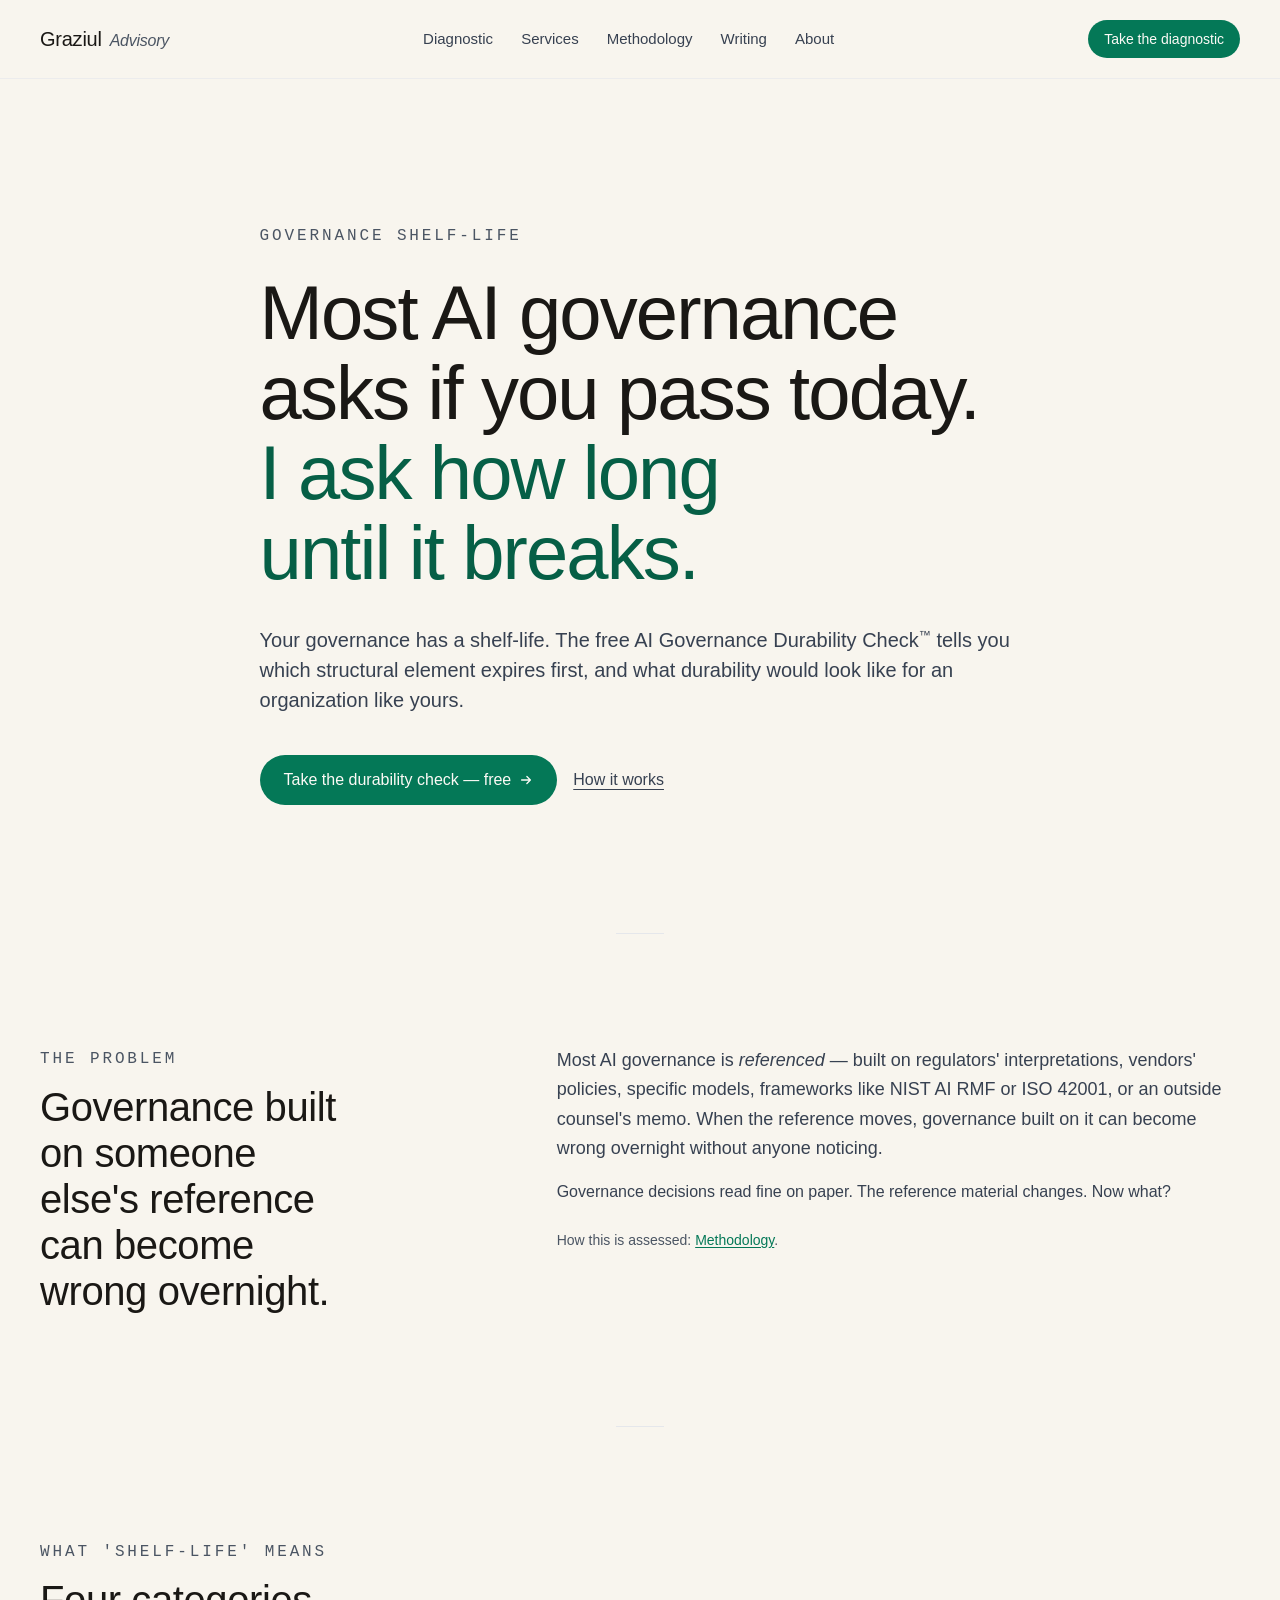
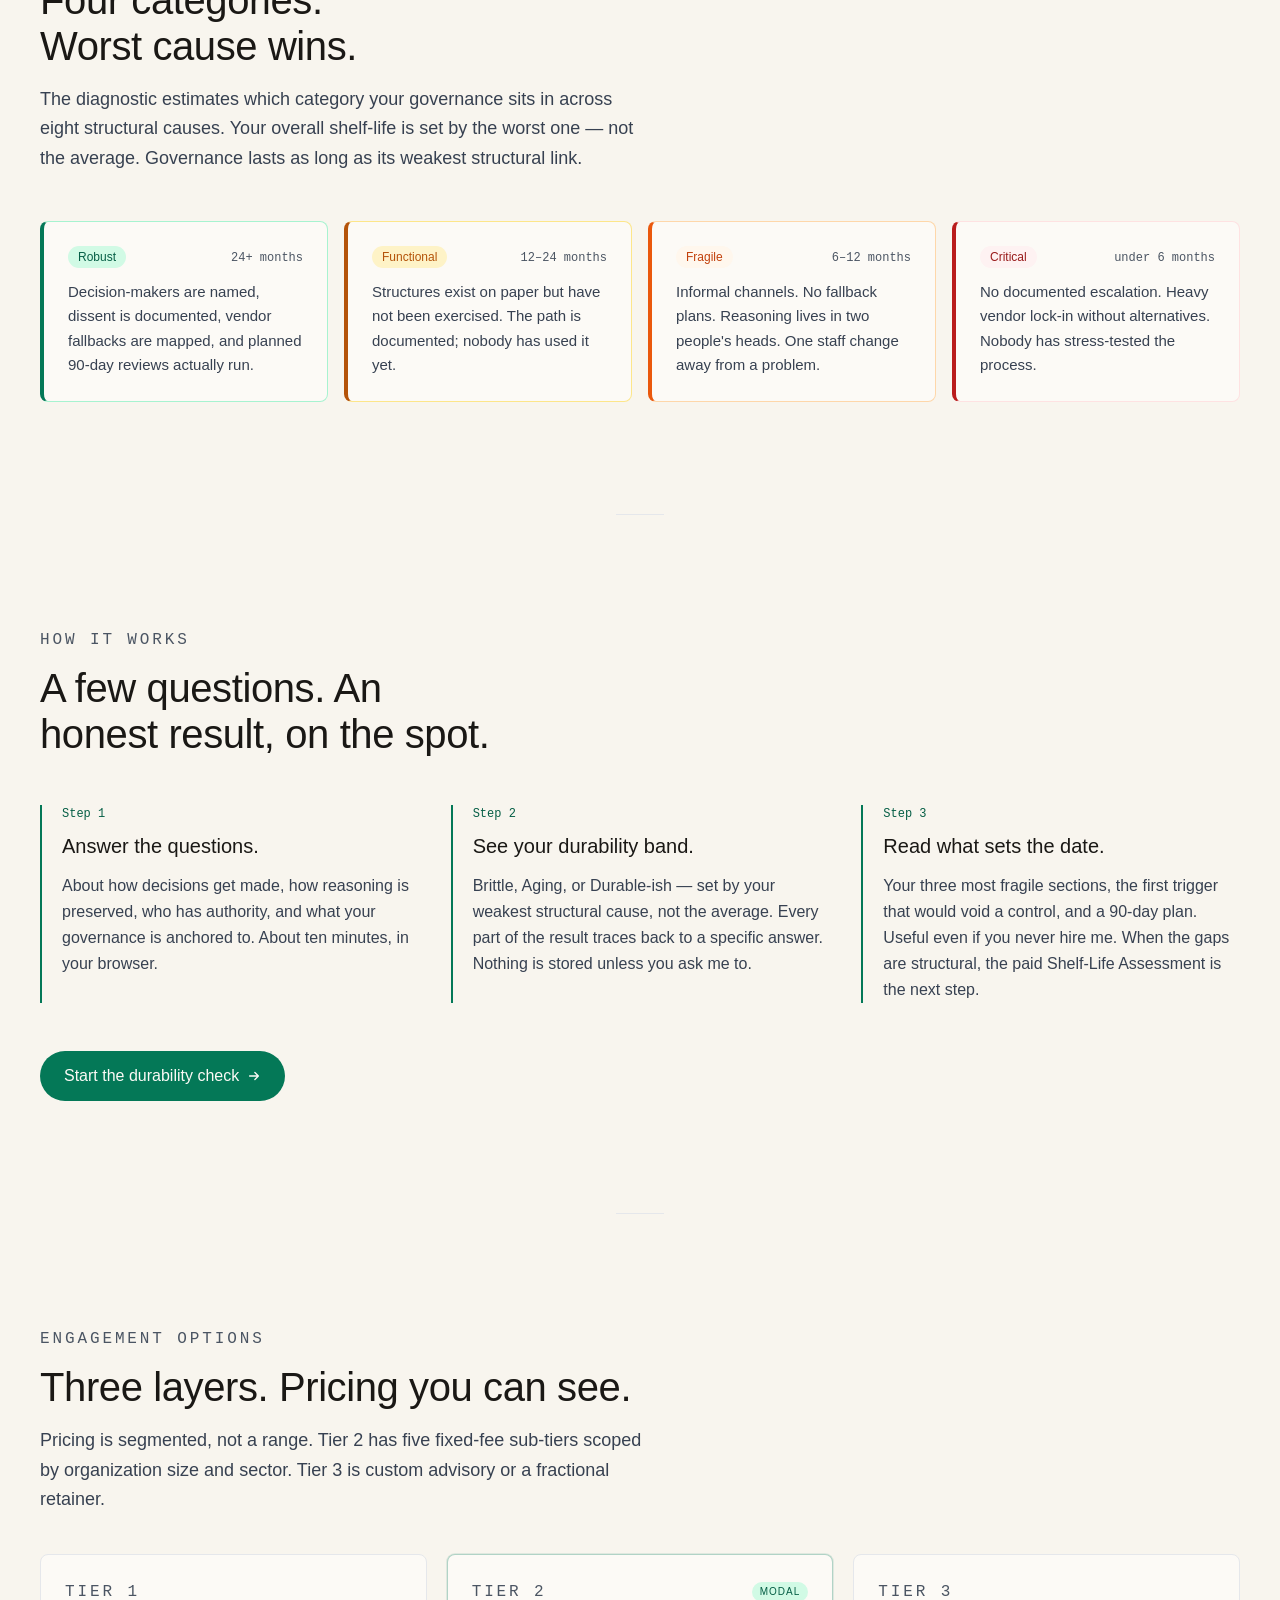
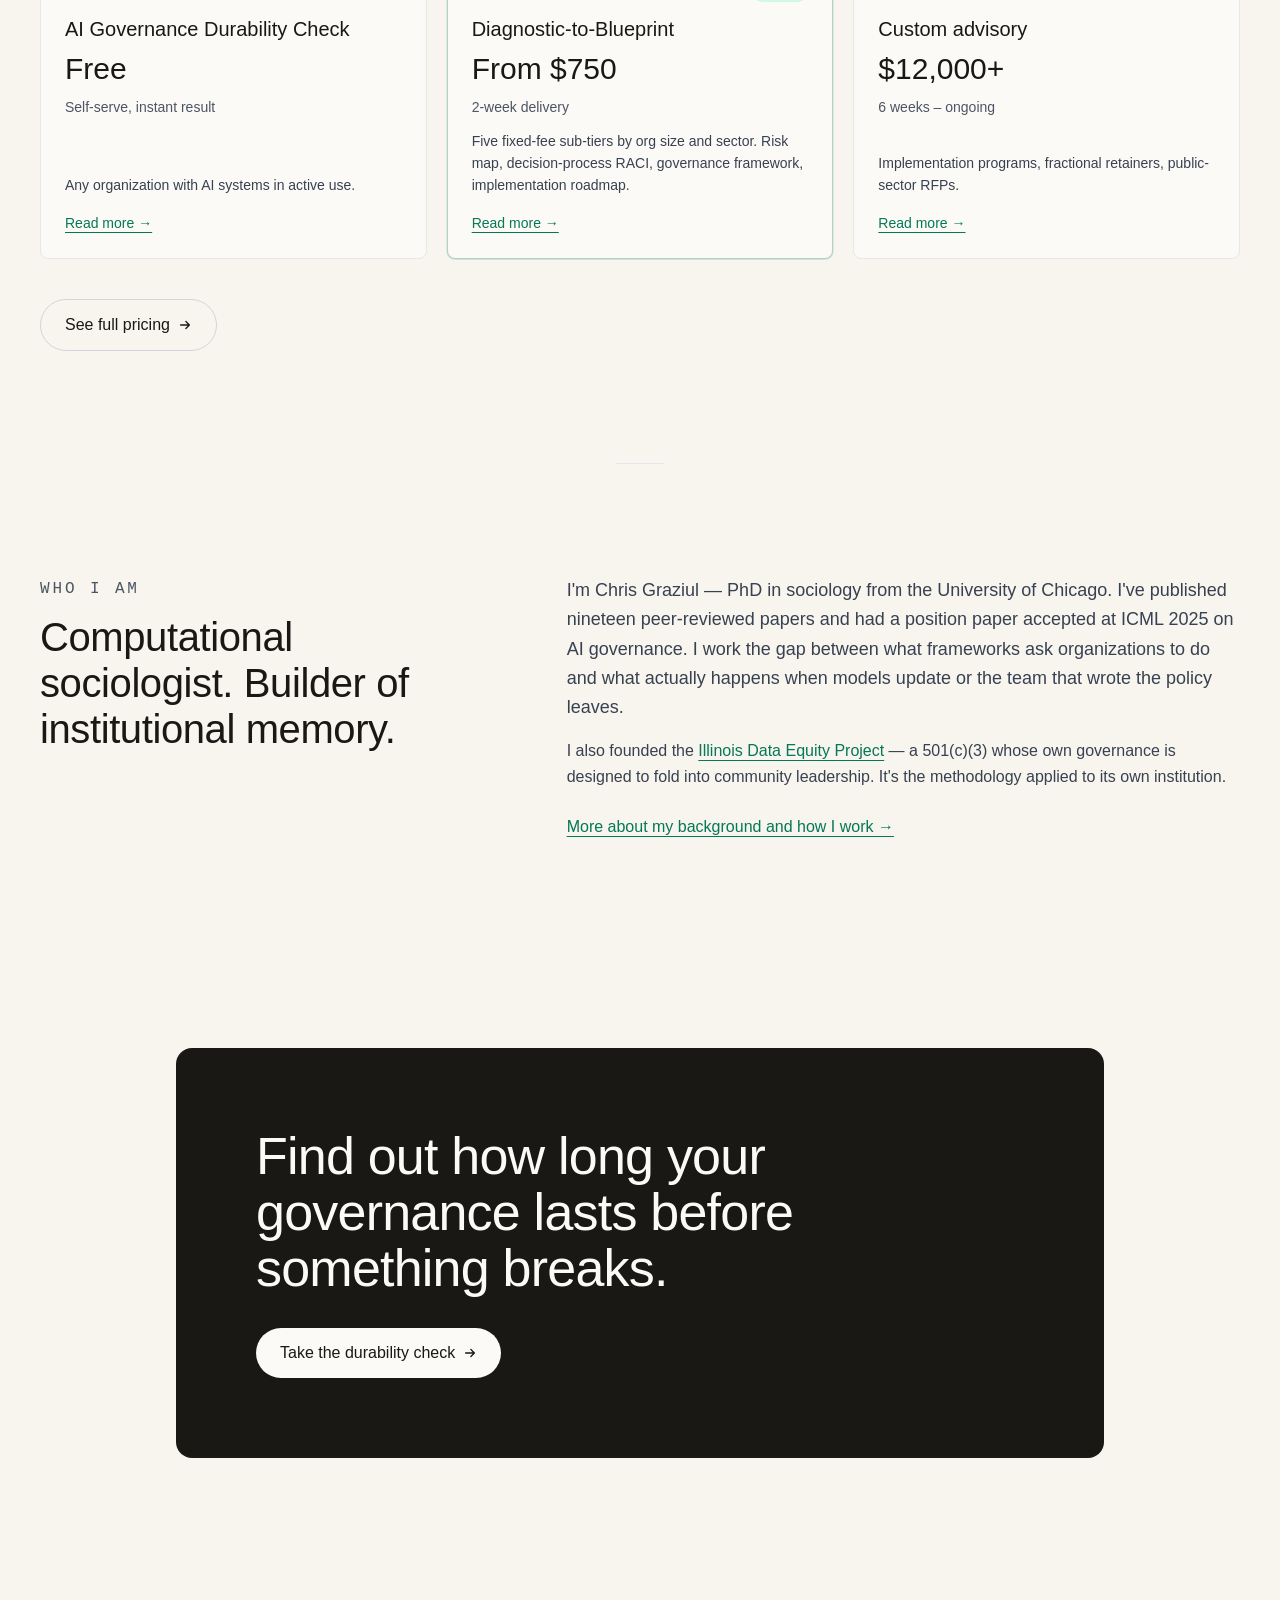
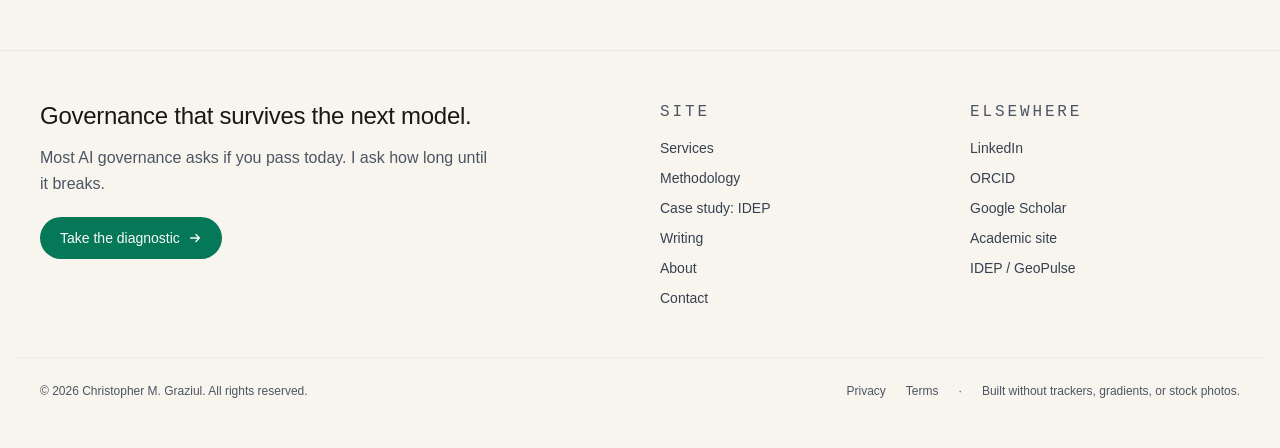
==== commit 878ef840: "chore: deploy 832ad3f229cba5ff22a775db1861b159f0750c3e graziul/ai-governance-consulting@832ad3f229cb" ====
--- a/index.html
+++ b/index.html
@@ -5,7 +5,7 @@
 </a>  <details class="md:hidden relative"> <summary class="list-none cursor-pointer p-2 -mr-2 rounded text-ink" aria-label="Toggle menu"> <svg width="22" height="22" viewBox="0 0 24 24" fill="none" stroke="currentColor" stroke-width="2" aria-hidden="true"> <path d="M4 7h16M4 12h16M4 17h16" stroke-linecap="round"></path> </svg> </summary> <nav aria-label="Mobile primary" class="absolute right-0 top-full mt-2 w-56 rounded-lg border border-slate-200 bg-paper-50 shadow-lg p-2"> <ul class="flex flex-col text-[15px]"> <li> <a href="/diagnostic/" class="block px-3 py-2 rounded-md hover:bg-slate-100"> Diagnostic </a> </li><li> <a href="/services/" class="block px-3 py-2 rounded-md hover:bg-slate-100"> Services </a> </li><li> <a href="/methodology/" class="block px-3 py-2 rounded-md hover:bg-slate-100"> Methodology </a> </li><li> <a href="/writing/" class="block px-3 py-2 rounded-md hover:bg-slate-100"> Writing </a> </li><li> <a href="/about/" class="block px-3 py-2 rounded-md hover:bg-slate-100"> About </a> </li> <li> <a href="/contact/" class="block px-3 py-2 rounded-md hover:bg-slate-100">
 Contact
 </a> </li> </ul> </nav> </details> </div> </div> </header> <main id="main" class="flex flex-col"> <section class="container-wide pt-20 md:pt-28 lg:pt-36 pb-24 md:pb-32"> <p class="eyebrow">Governance shelf-life</p> <h1 class="display-headline mt-6 text-4xl sm:text-5xl md:text-6xl lg:text-7xl leading-[1.05] max-w-[18ch] tracking-tight">
-Most AI governance asks if you pass a test today.
+Most AI governance asks if you pass today.
 <span class="block text-brand-800">I ask how long until it breaks.</span> </h1> <p class="mt-8 max-w-prose text-lg md:text-xl text-slate-700 leading-relaxed text-pretty">
 Your governance has a shelf-life. The free AI Governance Durability
       Check<span class="text-xs align-super">™</span> tells you which structural
@@ -79,7 +79,7 @@
 <svg width="14" height="14" viewBox="0 0 16 16" fill="none" aria-hidden="true"> <path d="M3 8h10M9 4l4 4-4 4" stroke="currentColor" stroke-width="1.5" stroke-linecap="round" stroke-linejoin="round"></path> </svg> </a> </div> </div> </section>  </main> <footer class="border-t border-slate-200 mt-24 pb-12"> <div class="container-wide pt-12 grid gap-10 md:grid-cols-12"> <section class="md:col-span-6"> <p class="font-display text-2xl tracking-tight text-ink">
 Governance that survives the next model.
 </p> <p class="mt-3 text-slate-600 max-w-md">
-Most AI governance asks if you pass a test today. I ask how long until it breaks.
+Most AI governance asks if you pass today. I ask how long until it breaks.
 </p> <a href="/diagnostic/" class="mt-5 inline-flex items-center gap-2 bg-brand-700 text-paper-50 px-5 py-2.5 rounded-full text-sm font-medium hover:bg-brand-800 transition-colors">
 Take the diagnostic
 <svg width="14" height="14" viewBox="0 0 16 16" fill="none" aria-hidden="true"> <path d="M3 8h10M9 4l4 4-4 4" stroke="currentColor" stroke-width="1.5" stroke-linecap="round" stroke-linejoin="round"></path> </svg> </a> </section> <section class="md:col-span-3"> <p class="eyebrow mb-3">Site</p> <ul class="space-y-2 text-sm"> <li><a href="/services/" class="text-slate-700 hover:text-brand-800">Services</a></li> <li><a href="/methodology/" class="text-slate-700 hover:text-brand-800">Methodology</a></li> <li><a href="/case-study/idep/" class="text-slate-700 hover:text-brand-800">Case study: IDEP</a></li> <li><a href="/writing/" class="text-slate-700 hover:text-brand-800">Writing</a></li> <li><a href="/about/" class="text-slate-700 hover:text-brand-800">About</a></li> <li><a href="/contact/" class="text-slate-700 hover:text-brand-800">Contact</a></li> </ul> </section> <section class="md:col-span-3"> <p class="eyebrow mb-3">Elsewhere</p> <ul class="space-y-2 text-sm"> <li> <a href="https://www.linkedin.com/in/christopher-graziul-6250344/" class="text-slate-700 hover:text-brand-800" rel="me noopener">LinkedIn</a> </li> <li> <a href="https://orcid.org/0000-0001-8350-077X" class="text-slate-700 hover:text-brand-800" rel="me noopener">ORCID</a> </li> <li> <a href="https://scholar.google.com/citations?user=OQr5RwsAAAAJ" class="text-slate-700 hover:text-brand-800" rel="me noopener">Google Scholar</a> </li> <li> <a href="https://graziul.github.io/" class="text-slate-700 hover:text-brand-800" rel="me noopener">Academic site</a> </li> <li> <a href="https://github.com/graziul/GeoPulse" class="text-slate-700 hover:text-brand-800" rel="noopener">IDEP / GeoPulse</a> </li> </ul> </section> </div> <div class="container-wide mt-12 pt-6 border-t border-slate-200/70 flex flex-col md:flex-row justify-between gap-4 text-xs text-slate-600"> <p>© 2026 Christopher M. Graziul. <span class="hidden md:inline">All rights reserved.</span></p> <ul class="flex flex-wrap gap-x-5 gap-y-1"> <li><a href="/privacy/" class="hover:text-brand-800">Privacy</a></li> <li><a href="/terms/" class="hover:text-brand-800">Terms</a></li> <li><span aria-hidden="true">·</span></li> <li>Built without trackers, gradients, or stock photos.</li> </ul> </div> </footer> </body></html>
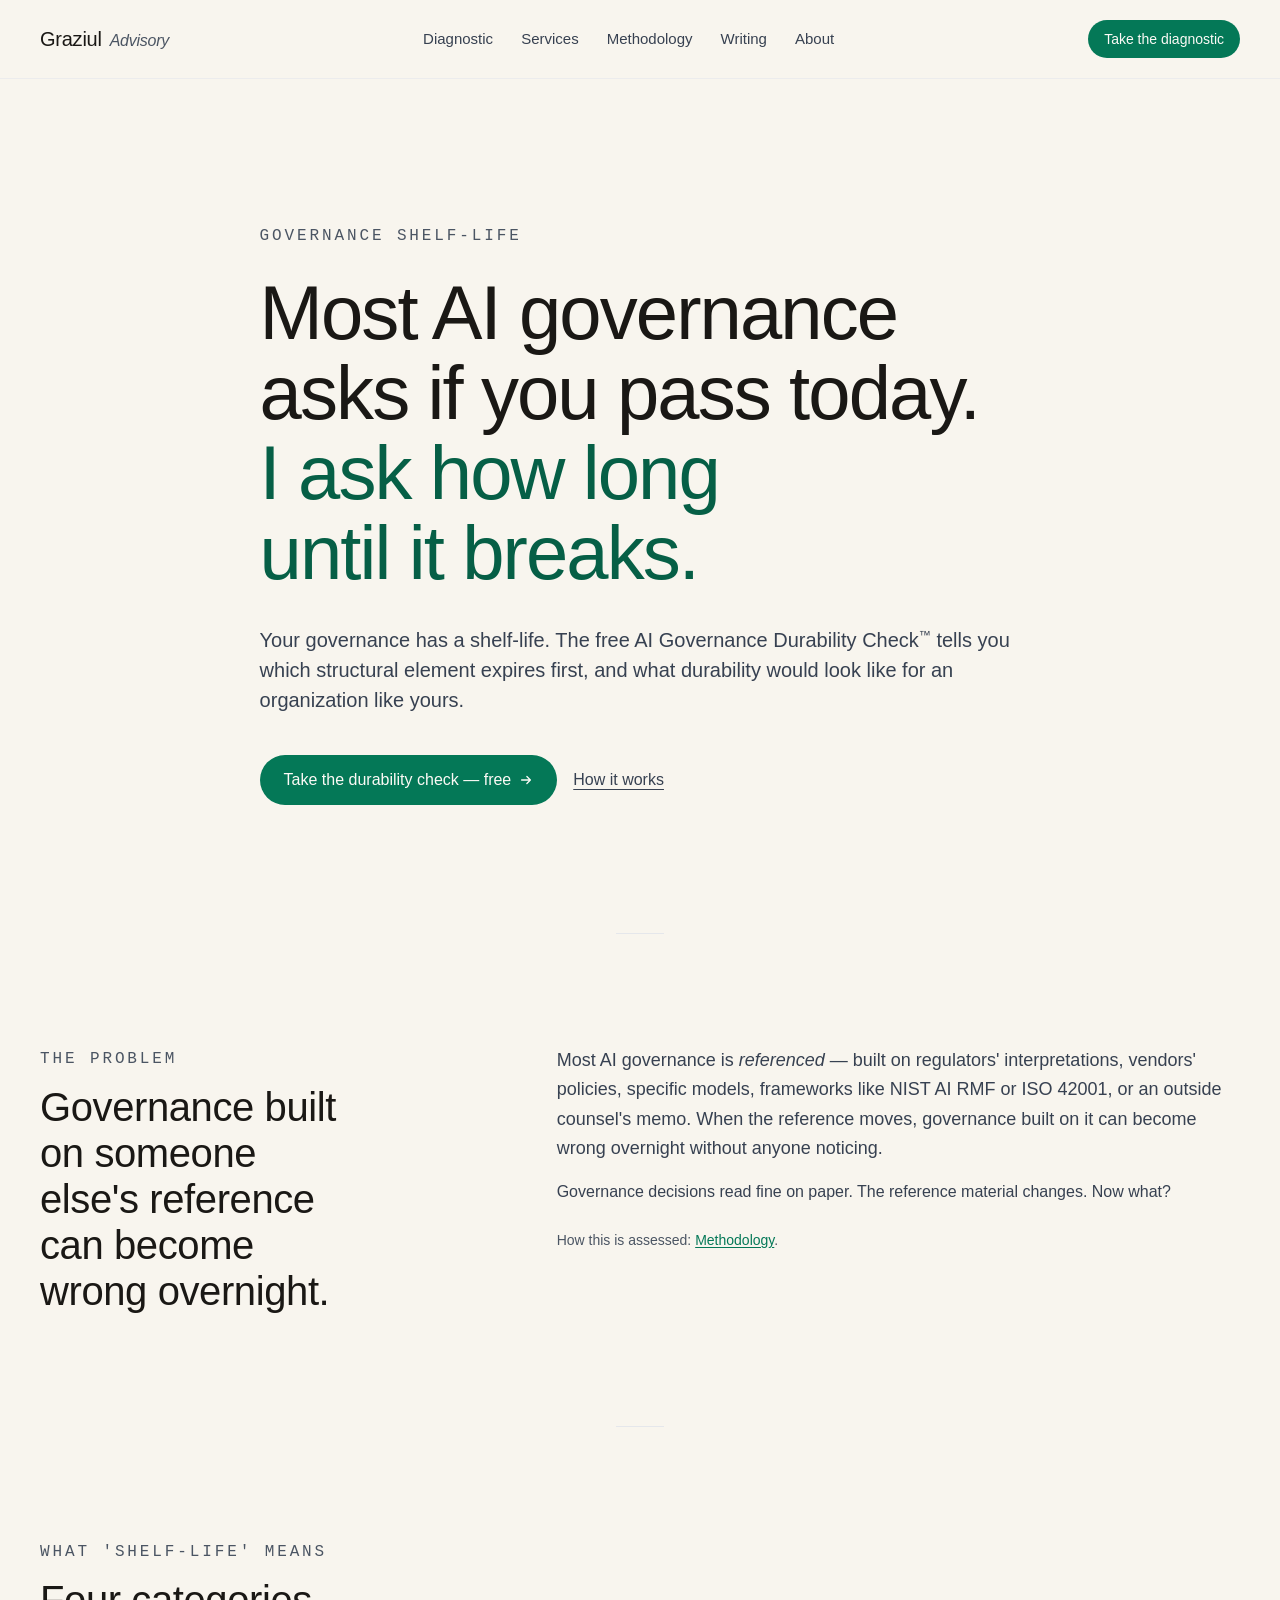
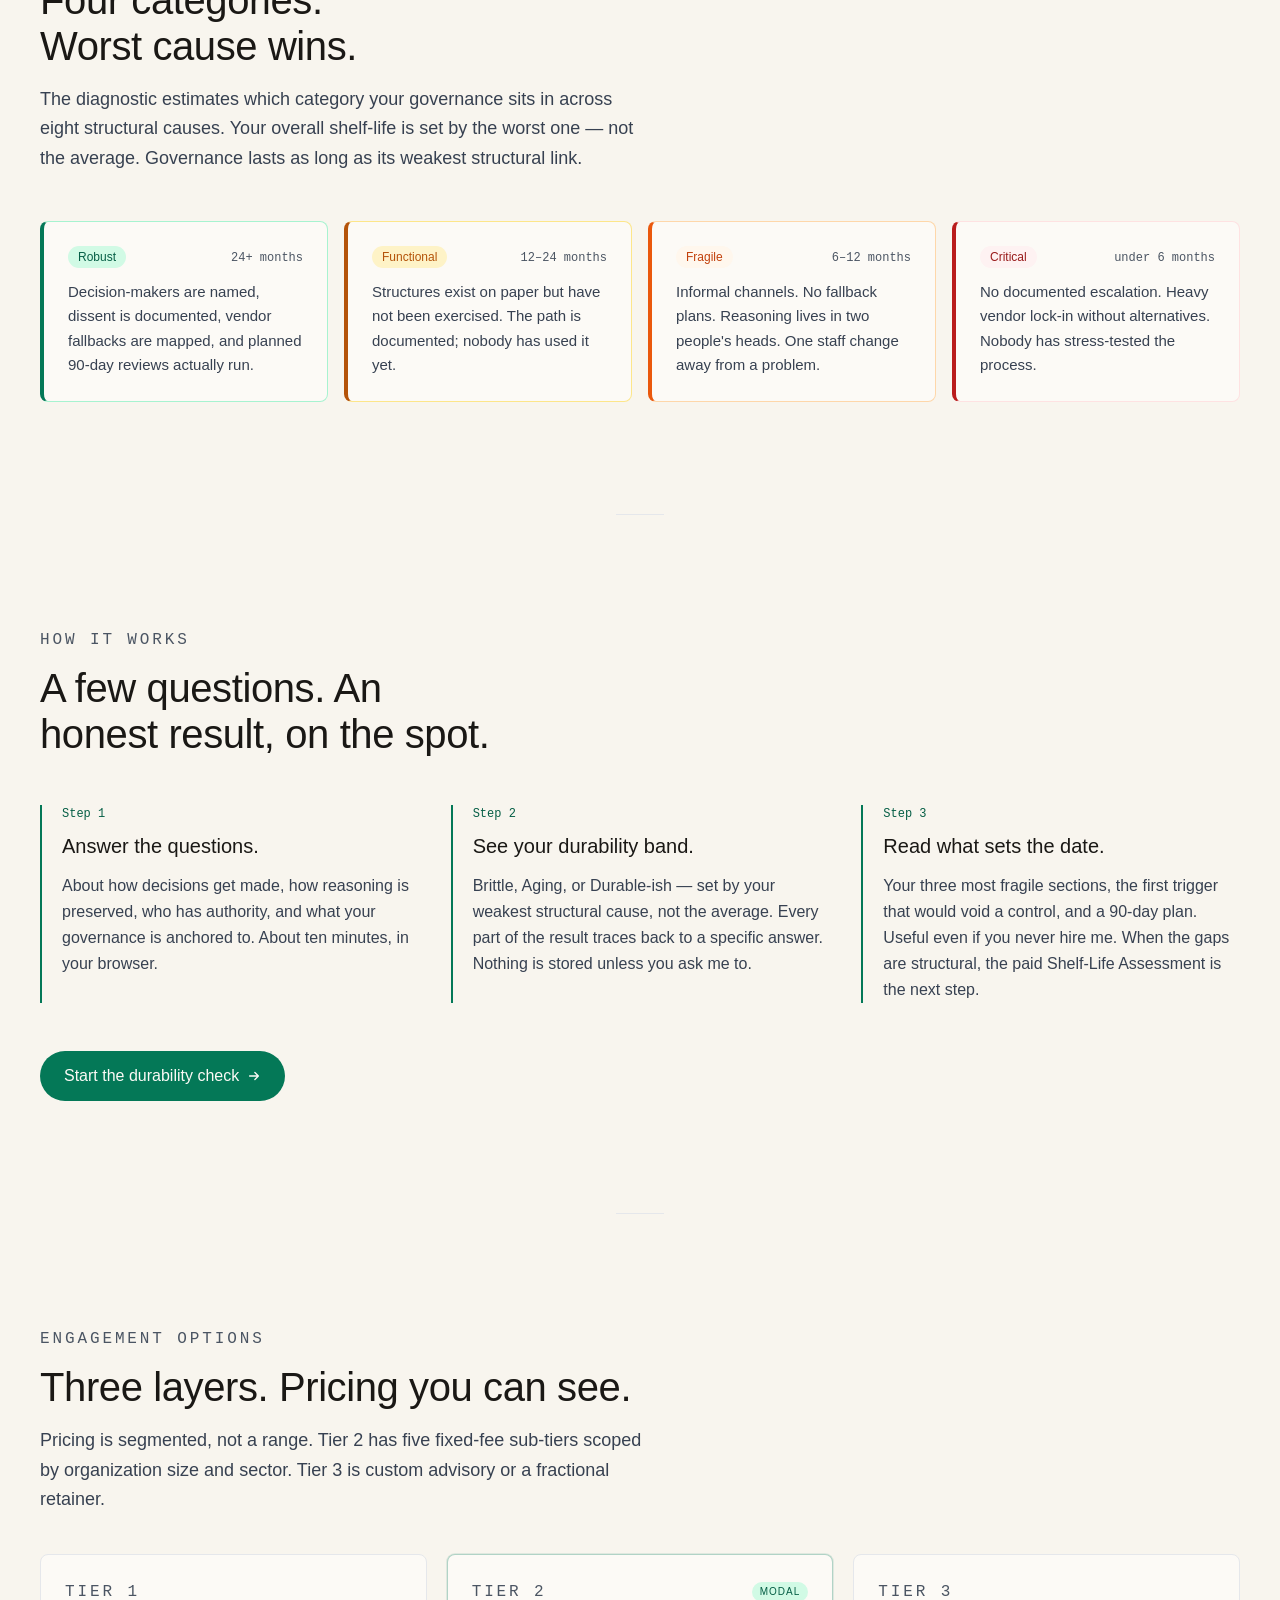
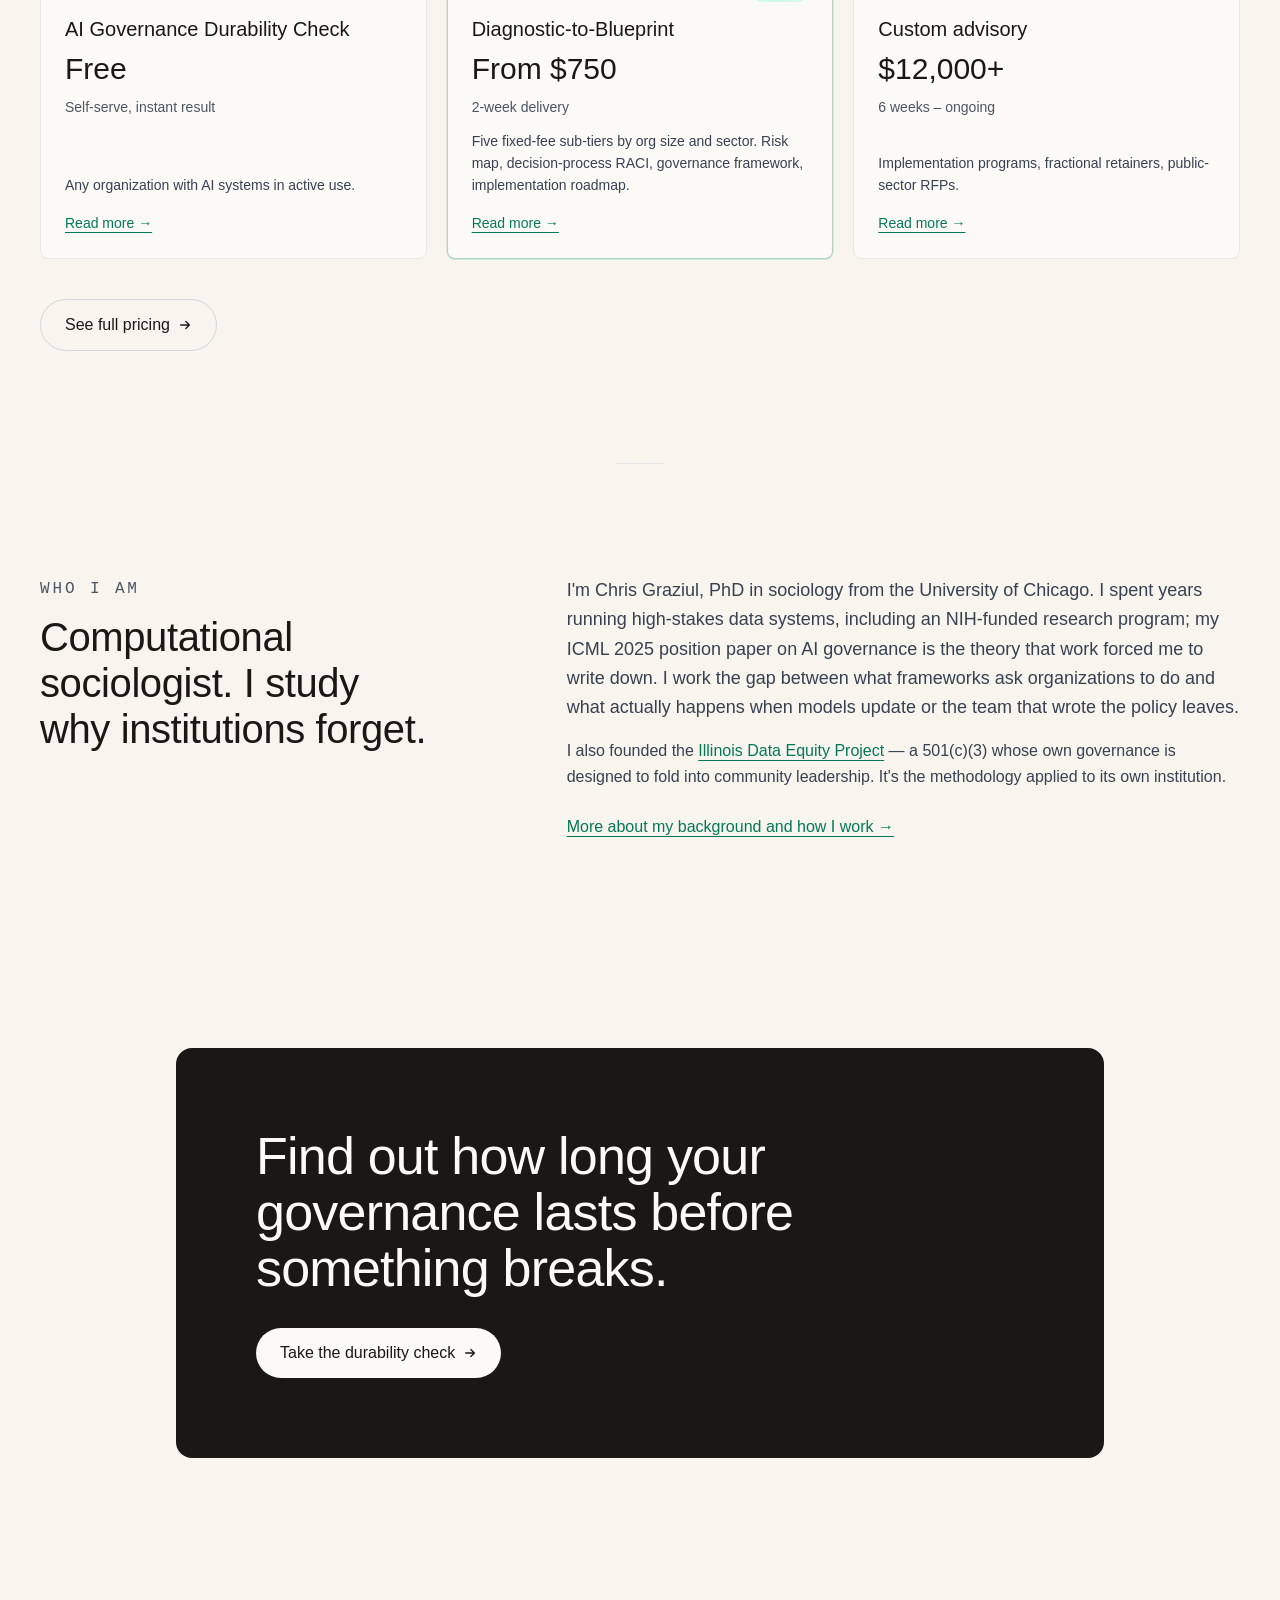
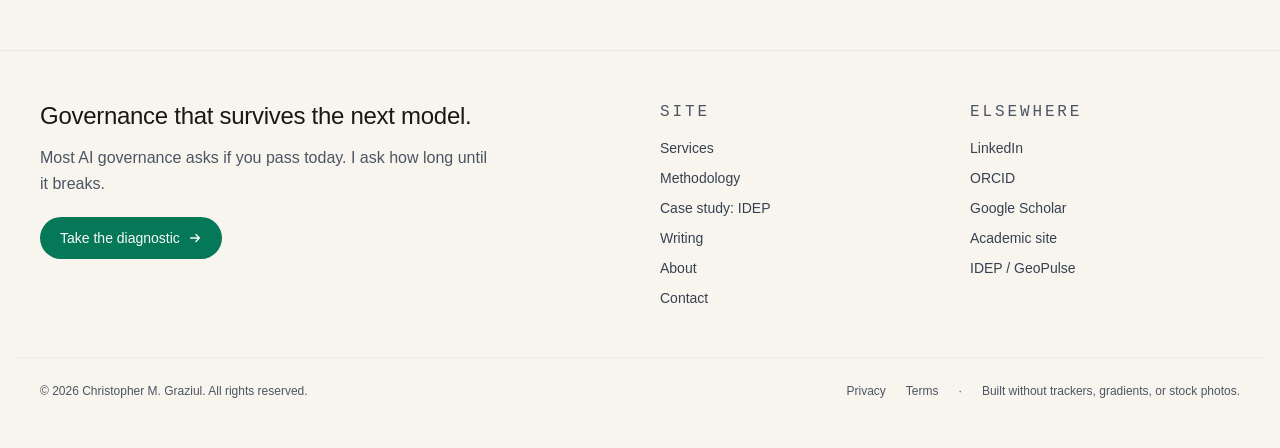
==== commit 5952f740: "chore: deploy 6c0fc8225eef54a32bd441327cbe58176d457e97 graziul/graziul.io-workspace@6c0fc8225eef54a3" ====
--- a/index.html
+++ b/index.html
@@ -58,11 +58,12 @@
 </a> </article> <article class="rounded-lg border p-6 flex flex-col gap-3 bg-paper-50 border-slate-200"> <header class="flex items-center justify-between gap-2"> <p class="eyebrow">Tier 3</p>  </header> <h3 class="font-display text-xl text-ink leading-tight">Custom advisory</h3> <p class="font-display text-3xl text-ink leading-none">$12,000+</p> <p class="text-sm text-slate-600">6 weeks – ongoing</p> <p class="text-sm text-slate-700 mt-auto">Implementation programs, fractional retainers, public-sector RFPs.</p> <a href="/services/#tier-3" class="text-sm text-brand-700 hover:text-brand-800 underline underline-offset-4 decoration-1 mt-1">
 Read more →
 </a> </article> </div> <div class="mt-10"> <a href="/services/" class="inline-flex items-center gap-2 font-medium rounded-full transition-colors border border-slate-300 text-ink px-6 py-3 hover:border-brand-700 hover:text-brand-800"> See full pricing <svg width="14" height="14" viewBox="0 0 16 16" fill="none" aria-hidden="true"> <path d="M3 8h10M9 4l4 4-4 4" stroke="currentColor" stroke-width="1.5" stroke-linecap="round" stroke-linejoin="round"></path> </svg> </a> </div> </section> <hr class="rule container-wide"> <section class="container-wide py-20 md:py-28"> <div class="grid md:grid-cols-12 gap-10 md:gap-16"> <div class="md:col-span-5"> <p class="eyebrow">Who I am</p> <h2 class="display-headline mt-3 text-3xl md:text-4xl leading-tight">
-Computational sociologist. Builder of institutional memory.
+Computational sociologist. I study why institutions forget.
 </h2> </div> <div class="md:col-span-7"> <p class="text-lg text-slate-700 leading-relaxed">
-I'm Chris Graziul — PhD in sociology from the University of
-          Chicago. I've published nineteen peer-reviewed papers and had a
-          position paper accepted at ICML 2025 on AI governance. I work
+I'm Chris Graziul, PhD in sociology from the University of
+          Chicago. I spent years running high-stakes data systems, including
+          an NIH-funded research program; my ICML 2025 position paper on AI
+          governance is the theory that work forced me to write down. I work
           the gap between what frameworks ask organizations to do and what
           actually happens when models update or the team that wrote the
           policy leaves.
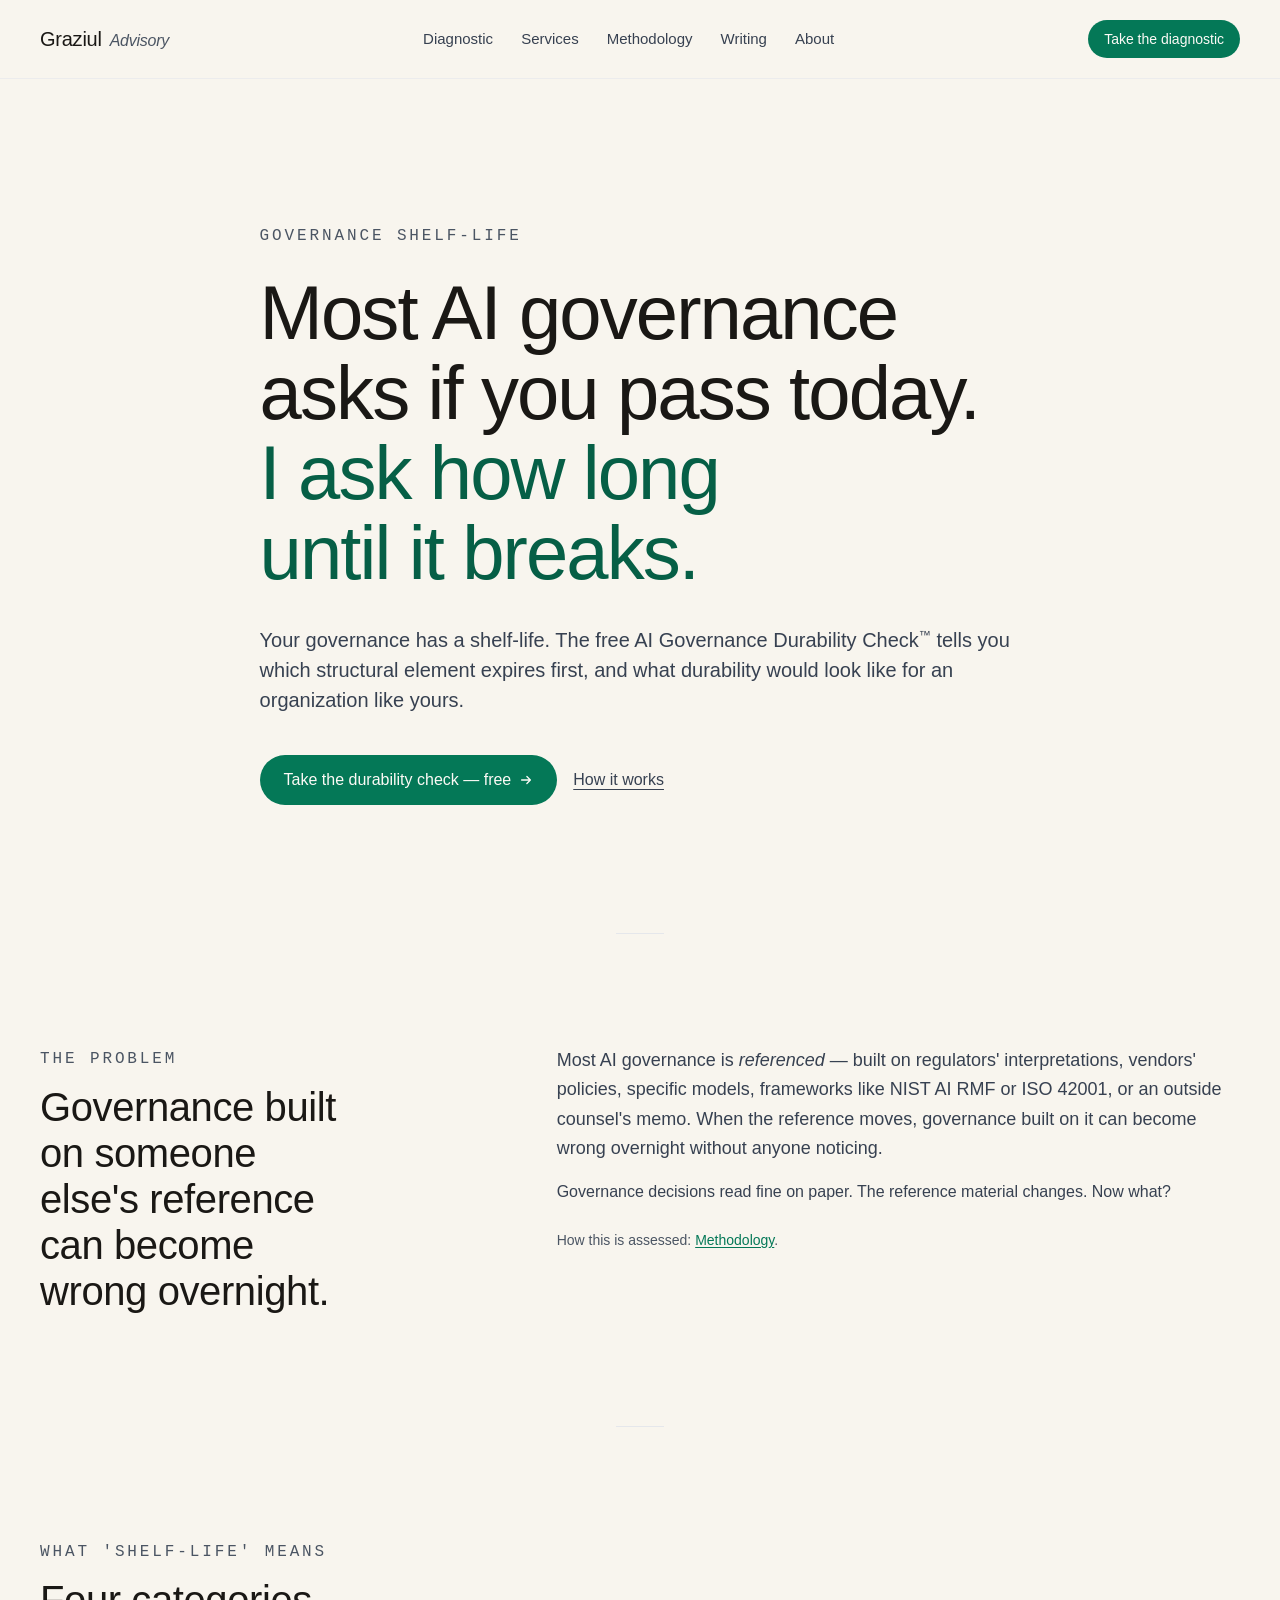
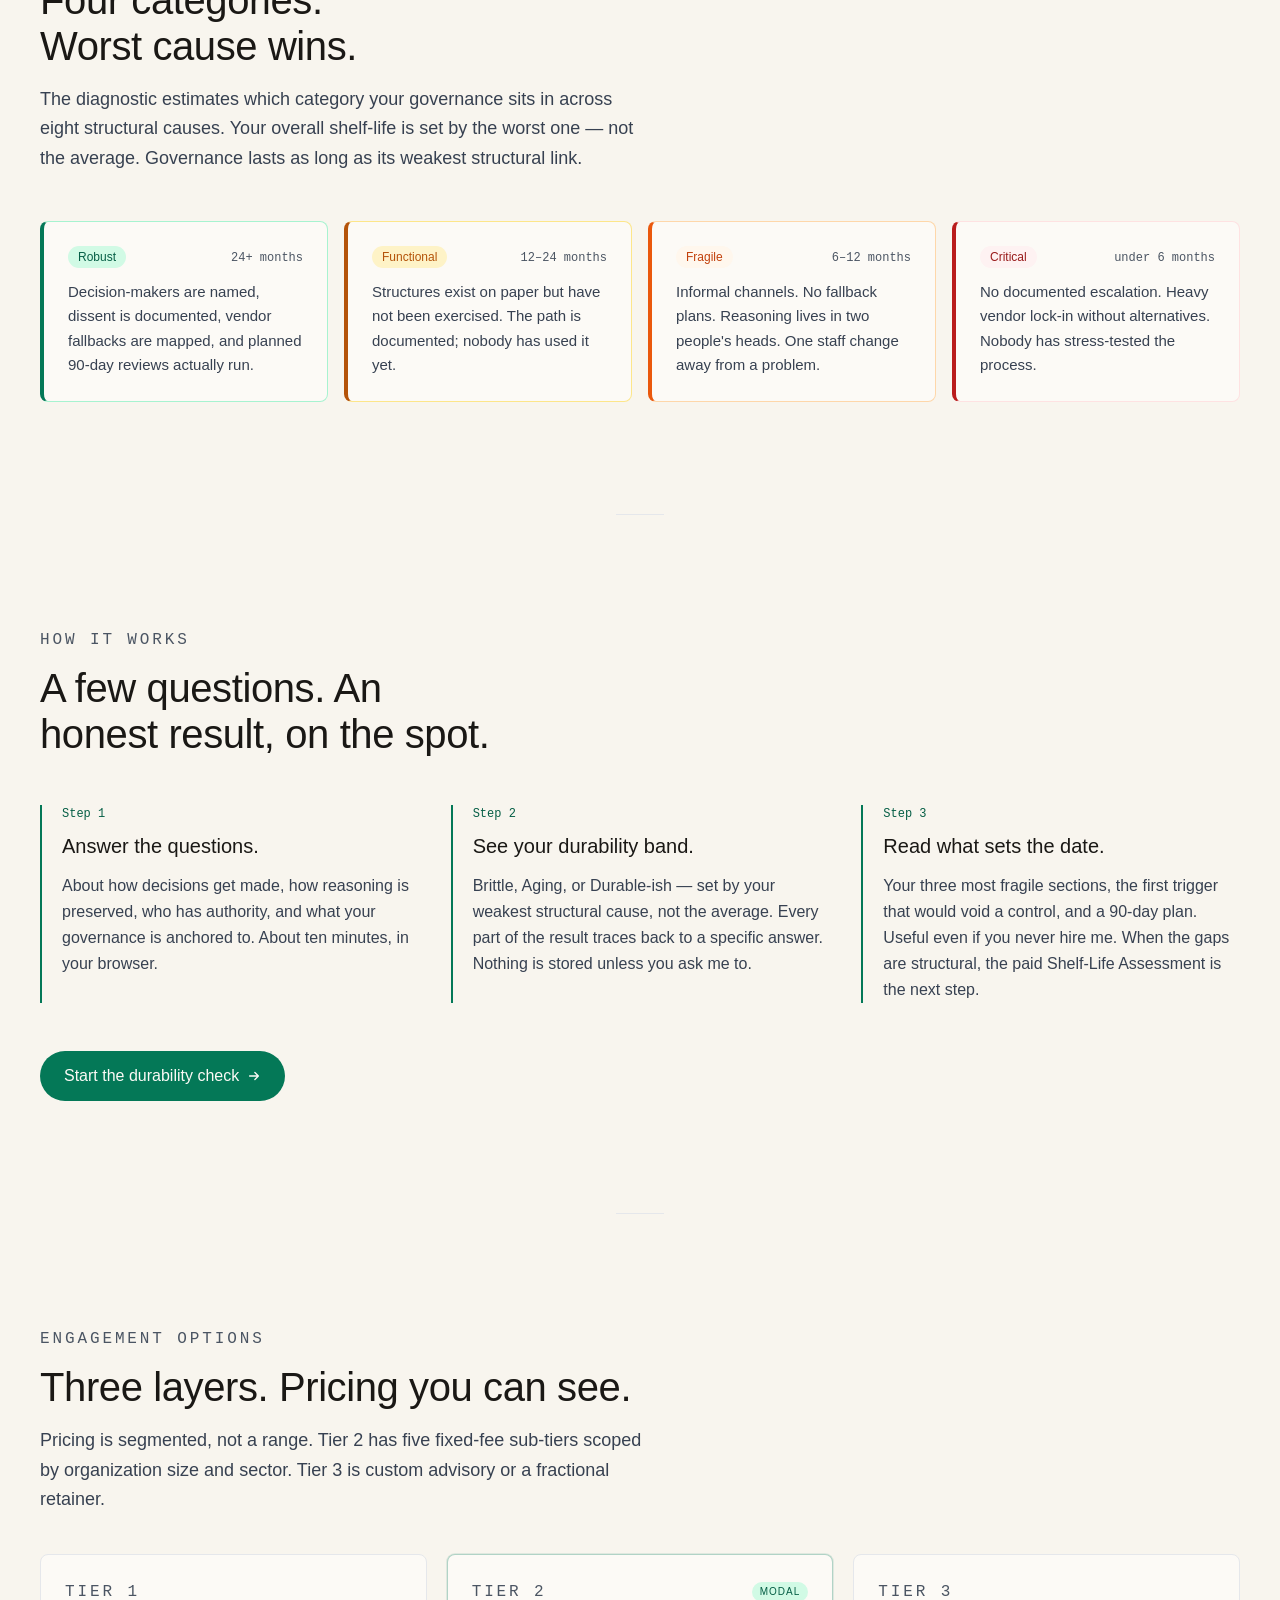
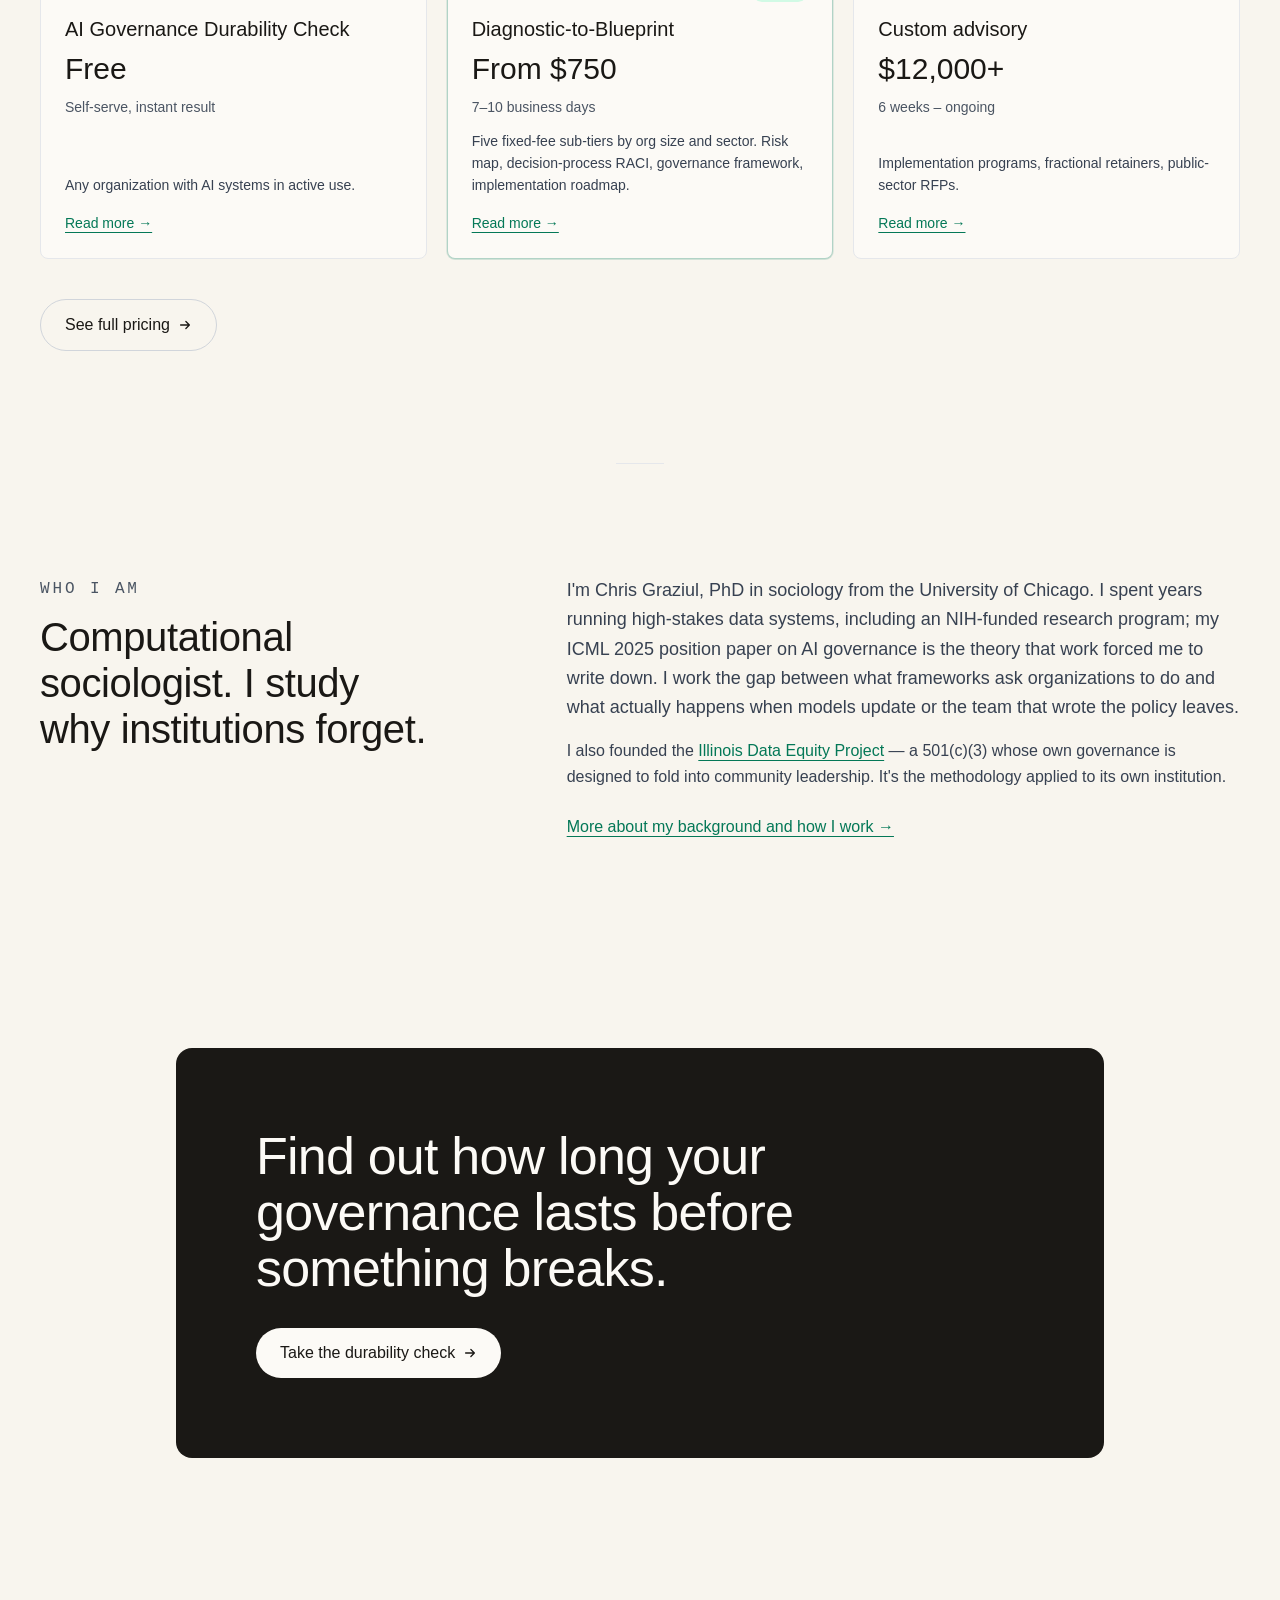
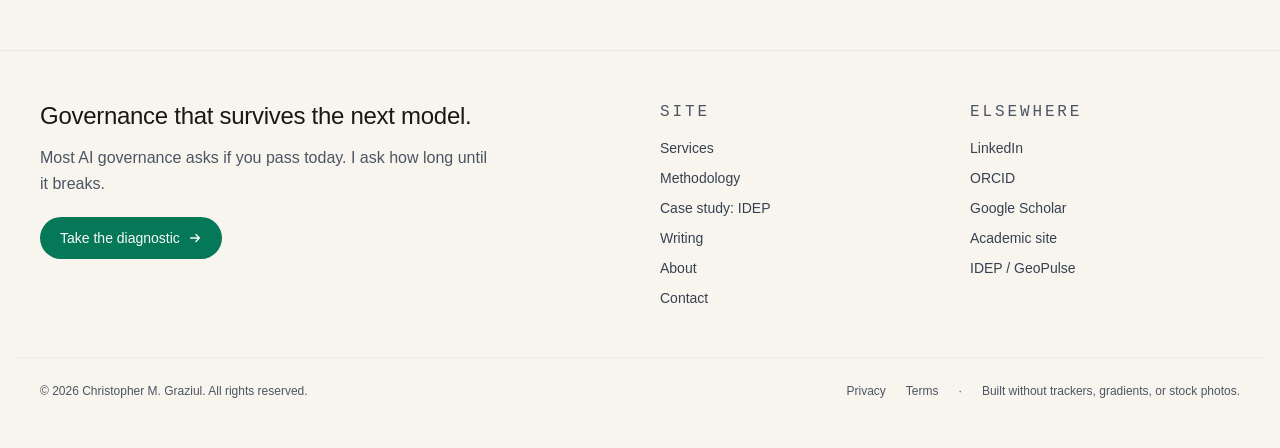
==== commit ce6f28d1: "chore: deploy a836d99e62b89f5e5fe2a0f4637c9285afc2eda4 graziul/graziul.io-workspace@a836d99e62b89f5e" ====
--- a/index.html
+++ b/index.html
@@ -53,7 +53,7 @@
         or a fractional retainer.
 </p> </div> <div class="mt-10 grid md:grid-cols-3 gap-5"> <article class="rounded-lg border p-6 flex flex-col gap-3 bg-paper-50 border-slate-200"> <header class="flex items-center justify-between gap-2"> <p class="eyebrow">Tier 1</p>  </header> <h3 class="font-display text-xl text-ink leading-tight">AI Governance Durability Check</h3> <p class="font-display text-3xl text-ink leading-none">Free</p> <p class="text-sm text-slate-600">Self-serve, instant result</p> <p class="text-sm text-slate-700 mt-auto">Any organization with AI systems in active use.</p> <a href="/diagnostic/" class="text-sm text-brand-700 hover:text-brand-800 underline underline-offset-4 decoration-1 mt-1">
 Read more →
-</a> </article> <article class="rounded-lg border p-6 flex flex-col gap-3 bg-paper-50 border-brand-700/30 ring-1 ring-brand-700/10 shadow-[0_1px_0_rgba(4,120,87,0.06)]"> <header class="flex items-center justify-between gap-2"> <p class="eyebrow">Tier 2</p> <span class="text-[10px] uppercase tracking-widest font-medium text-brand-800 bg-brand-100 px-2 py-0.5 rounded-full">Modal</span> </header> <h3 class="font-display text-xl text-ink leading-tight">Diagnostic-to-Blueprint</h3> <p class="font-display text-3xl text-ink leading-none">From $750</p> <p class="text-sm text-slate-600">2-week delivery</p> <p class="text-sm text-slate-700 mt-auto">Five fixed-fee sub-tiers by org size and sector. Risk map, decision-process RACI, governance framework, implementation roadmap.</p> <a href="/services/#tier-2" class="text-sm text-brand-700 hover:text-brand-800 underline underline-offset-4 decoration-1 mt-1">
+</a> </article> <article class="rounded-lg border p-6 flex flex-col gap-3 bg-paper-50 border-brand-700/30 ring-1 ring-brand-700/10 shadow-[0_1px_0_rgba(4,120,87,0.06)]"> <header class="flex items-center justify-between gap-2"> <p class="eyebrow">Tier 2</p> <span class="text-[10px] uppercase tracking-widest font-medium text-brand-800 bg-brand-100 px-2 py-0.5 rounded-full">Modal</span> </header> <h3 class="font-display text-xl text-ink leading-tight">Diagnostic-to-Blueprint</h3> <p class="font-display text-3xl text-ink leading-none">From $750</p> <p class="text-sm text-slate-600">7–10 business days</p> <p class="text-sm text-slate-700 mt-auto">Five fixed-fee sub-tiers by org size and sector. Risk map, decision-process RACI, governance framework, implementation roadmap.</p> <a href="/services/#tier-2" class="text-sm text-brand-700 hover:text-brand-800 underline underline-offset-4 decoration-1 mt-1">
 Read more →
 </a> </article> <article class="rounded-lg border p-6 flex flex-col gap-3 bg-paper-50 border-slate-200"> <header class="flex items-center justify-between gap-2"> <p class="eyebrow">Tier 3</p>  </header> <h3 class="font-display text-xl text-ink leading-tight">Custom advisory</h3> <p class="font-display text-3xl text-ink leading-none">$12,000+</p> <p class="text-sm text-slate-600">6 weeks – ongoing</p> <p class="text-sm text-slate-700 mt-auto">Implementation programs, fractional retainers, public-sector RFPs.</p> <a href="/services/#tier-3" class="text-sm text-brand-700 hover:text-brand-800 underline underline-offset-4 decoration-1 mt-1">
 Read more →
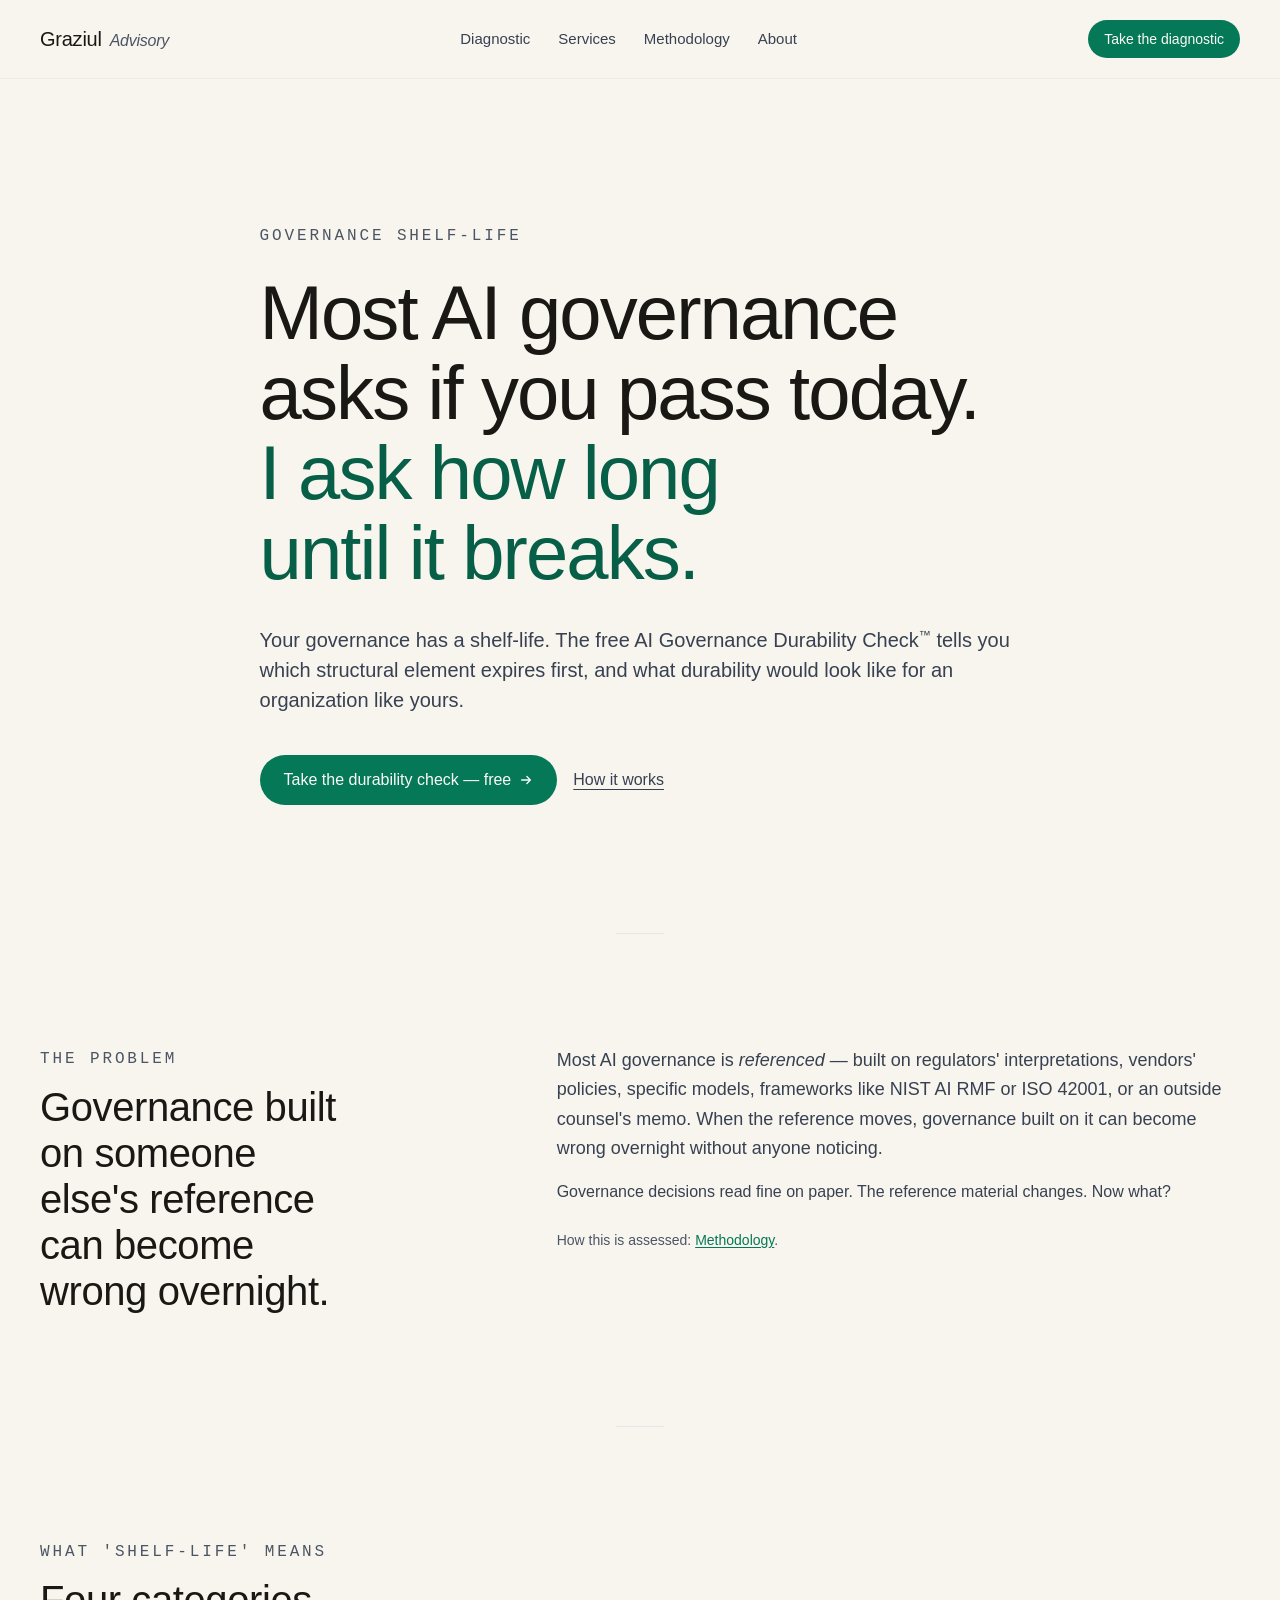
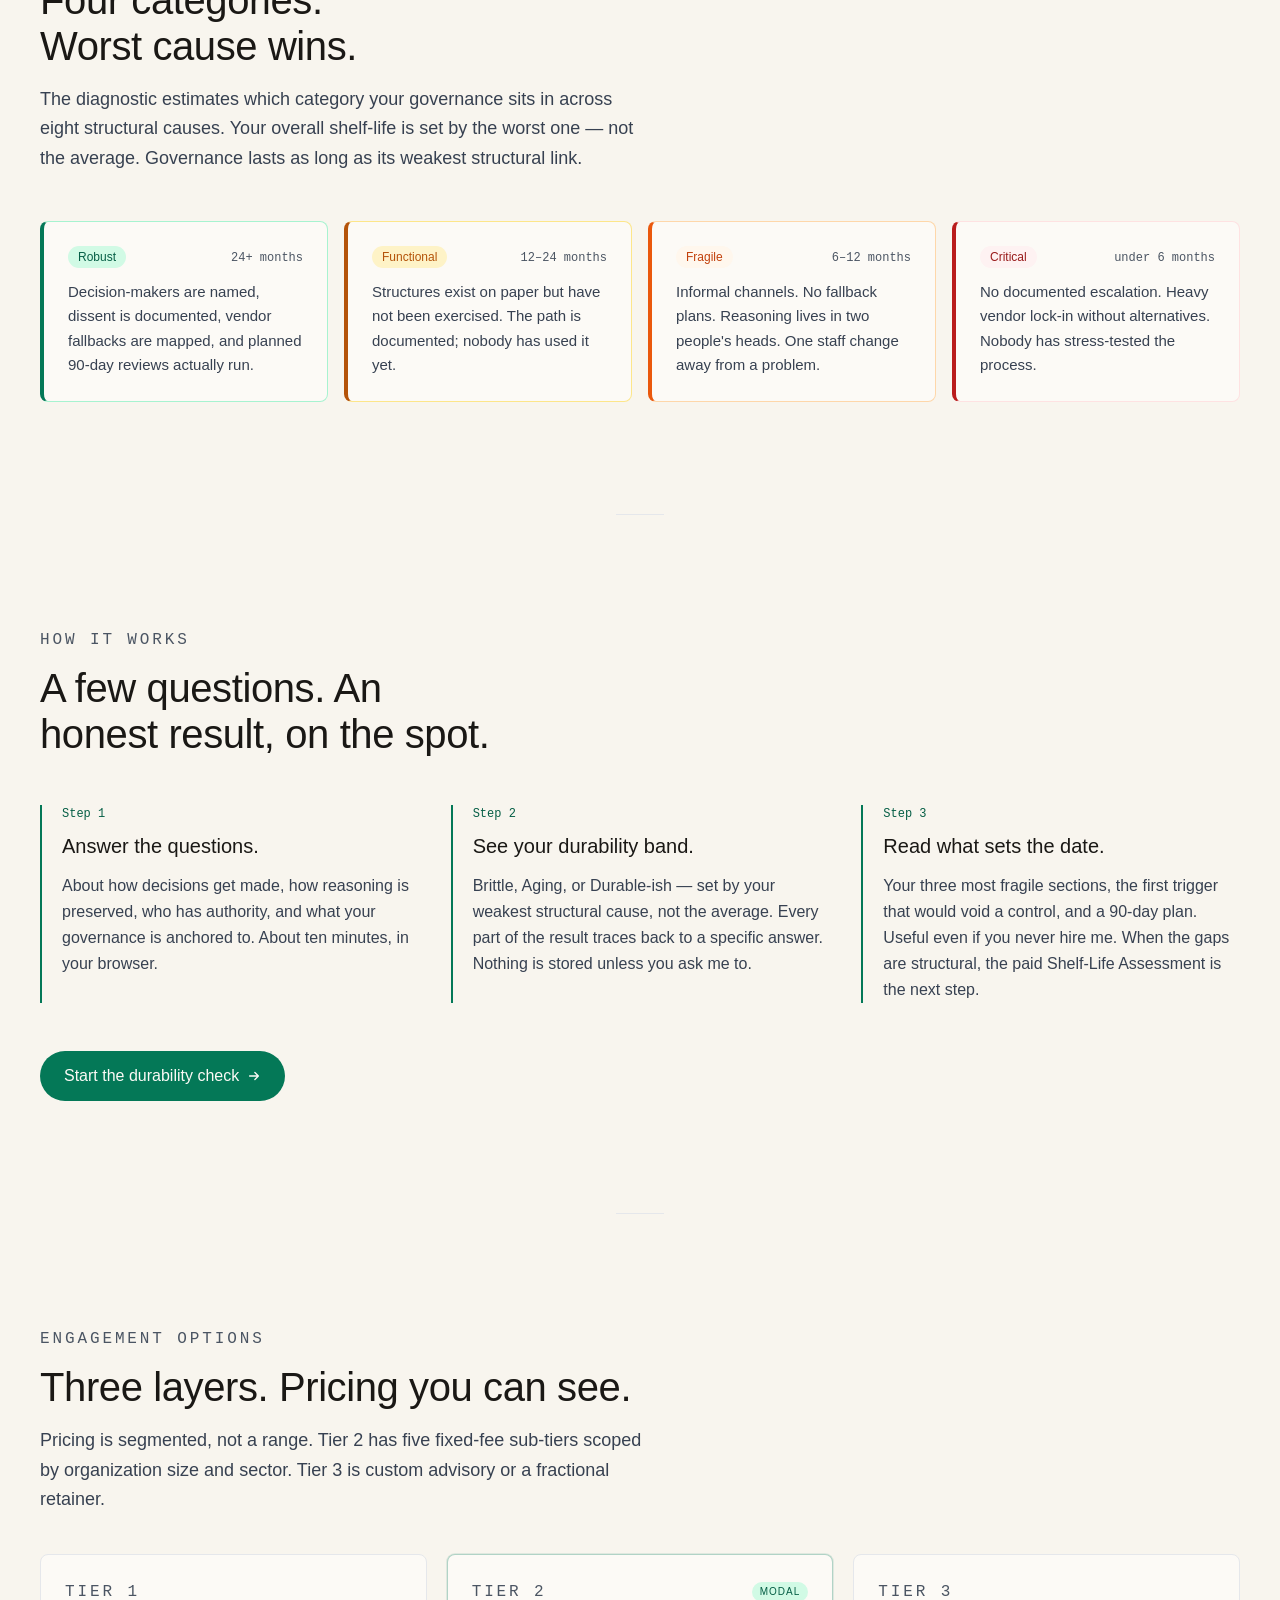
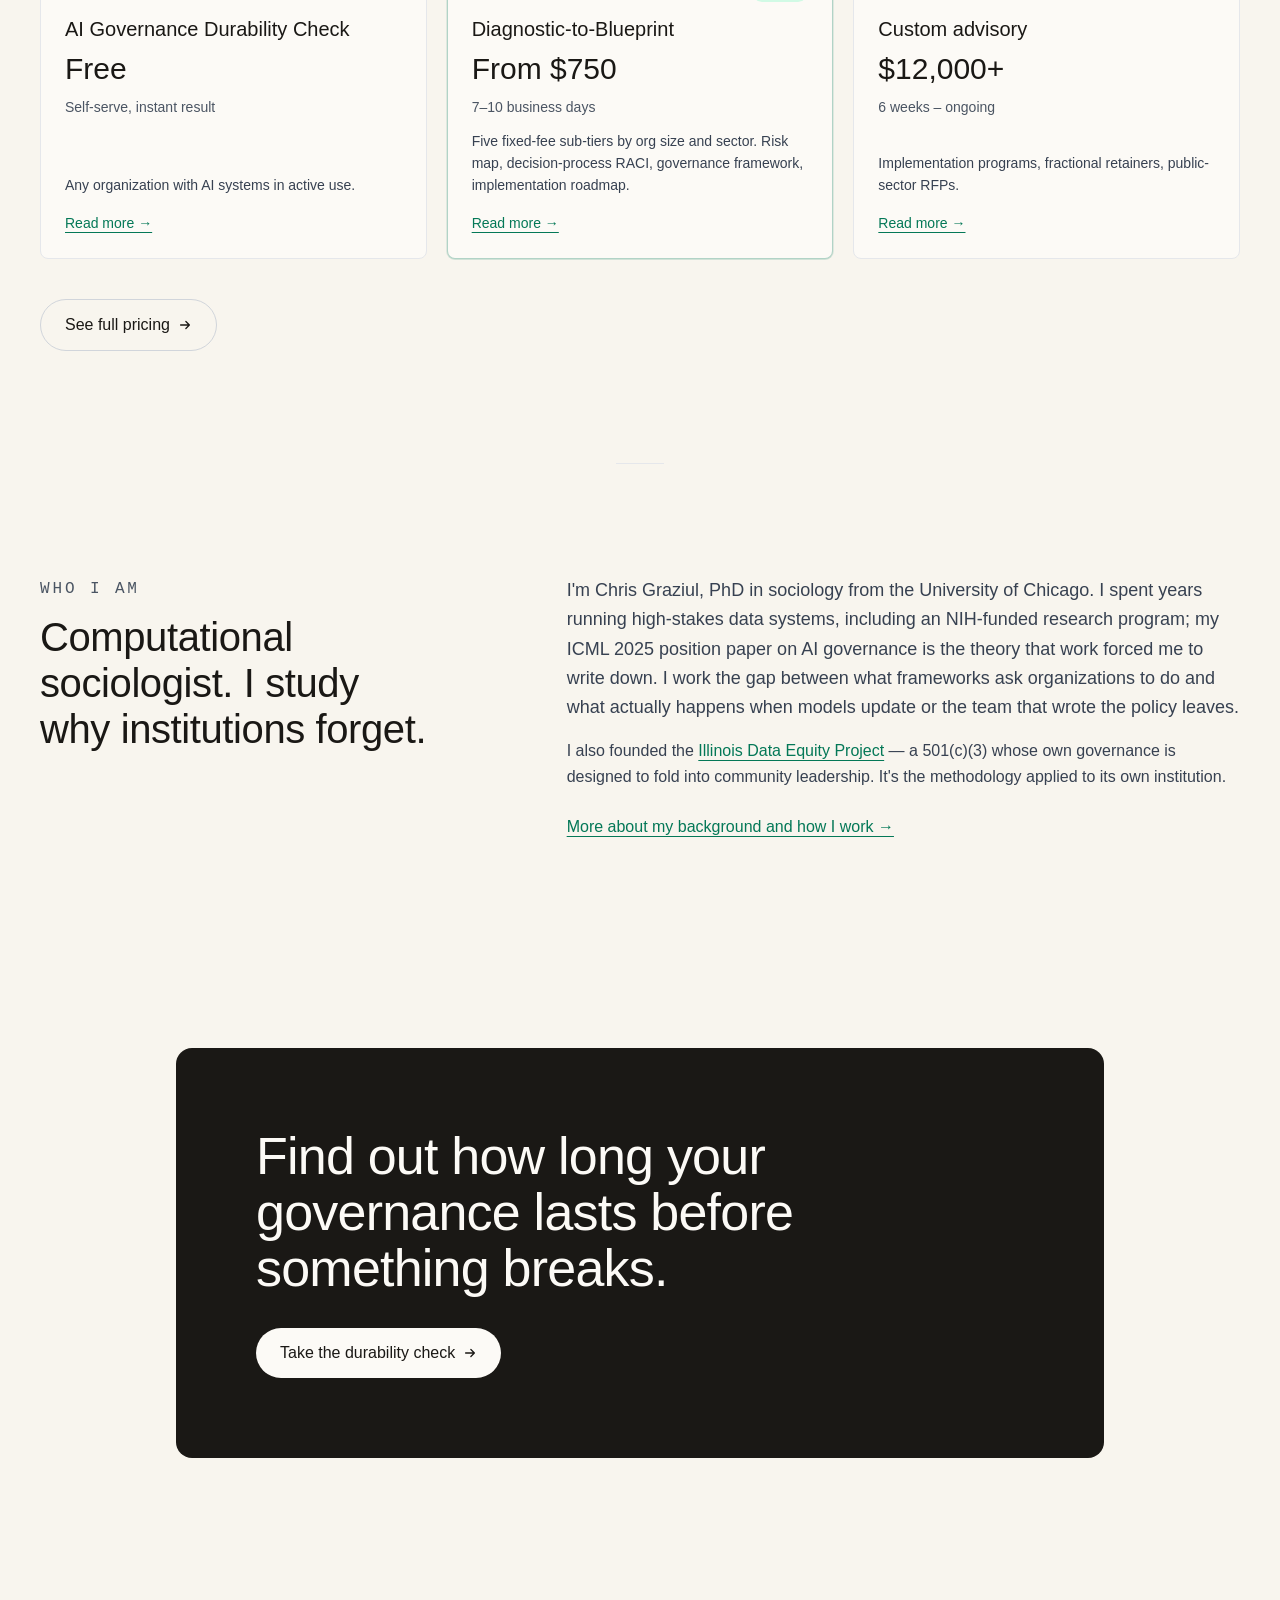
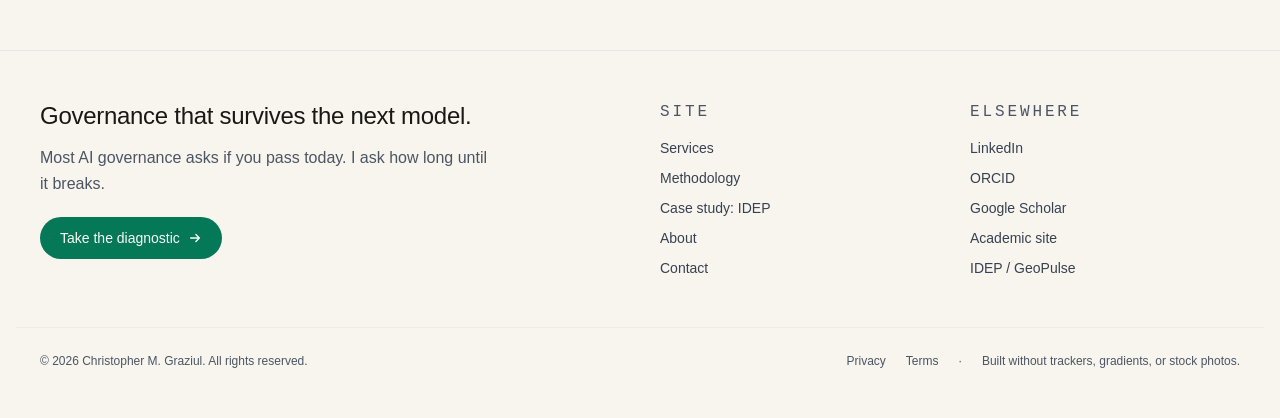
==== commit be987605: "chore: deploy babc896e29e95f40dc4afec0561cc16fa396f038 graziul/graziul.io-workspace@babc896e29e95f40" ====
--- a/index.html
+++ b/index.html
@@ -1,8 +1,8 @@
-<!DOCTYPE html><html lang="en"> <head><meta charset="utf-8"><meta name="viewport" content="width=device-width, initial-scale=1, viewport-fit=cover"><meta name="generator" content="Astro v5.18.1"><title>Graziul Advisory</title><meta name="description" content="AI governance that survives the next model, the next regulation, and the team that wrote the policy. Free, self-serve AI Governance Durability Check."><link rel="canonical" href="https://graziul.io/"><link rel="icon" href="/favicon.svg" type="image/svg+xml"><meta name="theme-color" content="#F8F5EE" media="(prefers-color-scheme: light)"><meta property="og:site_name" content="Graziul Advisory"><meta property="og:title" content="Graziul Advisory"><meta property="og:description" content="AI governance that survives the next model, the next regulation, and the team that wrote the policy. Free, self-serve AI Governance Durability Check."><meta property="og:url" content="https://graziul.io/"><meta property="og:type" content="website"><meta property="og:image" content="https://graziul.io/og/default.png"><meta name="twitter:card" content="summary_large_image"><meta name="twitter:creator" content="@cgraziul"><meta name="twitter:title" content="Graziul Advisory"><meta name="twitter:description" content="AI governance that survives the next model, the next regulation, and the team that wrote the policy. Free, self-serve AI Governance Durability Check."><meta name="twitter:image" content="https://graziul.io/og/default.png"><link rel="sitemap" href="/sitemap-index.xml"><script defer data-domain="graziul.io" src="https://plausible.io/js/script.js"></script><script type="application/ld+json">{"@context":"https://schema.org","@type":"Person","name":"Christopher M. Graziul","givenName":"Christopher","familyName":"Graziul","jobTitle":"AI Governance Advisor","url":"https://graziul.io/","sameAs":["https://graziul.github.io/","https://orcid.org/0000-0001-8350-077X","https://scholar.google.com/citations?user=OQr5RwsAAAAJ","https://www.linkedin.com/in/christopher-graziul-6250344/"],"alumniOf":[{"@type":"CollegeOrUniversity","name":"University of Chicago"},{"@type":"CollegeOrUniversity","name":"Brown University"},{"@type":"CollegeOrUniversity","name":"Virginia Tech"}],"knowsAbout":["AI governance","AI policy durability","Computational sociology","Algorithmic accountability","Public-interest data infrastructure"]}</script><link rel="stylesheet" href="/_astro/index.BPvfLaW1.css"><script type="module" src="/_astro/page.BT_9kWGp.js"></script></head> <body class="min-h-dvh bg-paper text-ink antialiased"> <a href="#main" class="sr-only focus:not-sr-only focus:fixed focus:top-3 focus:left-3 focus:z-50 focus:bg-ink focus:text-paper focus:px-4 focus:py-2 focus:rounded-md">
+<!DOCTYPE html><html lang="en"> <head><meta charset="utf-8"><meta name="viewport" content="width=device-width, initial-scale=1, viewport-fit=cover"><meta name="generator" content="Astro v5.18.2"><title>Graziul Advisory</title><meta name="description" content="AI governance that survives the next model, the next regulation, and the team that wrote the policy. Free, self-serve AI Governance Durability Check."><link rel="canonical" href="https://graziul.io/"><link rel="icon" href="/favicon.svg" type="image/svg+xml"><meta name="theme-color" content="#F8F5EE" media="(prefers-color-scheme: light)"><meta property="og:site_name" content="Graziul Advisory"><meta property="og:title" content="Graziul Advisory"><meta property="og:description" content="AI governance that survives the next model, the next regulation, and the team that wrote the policy. Free, self-serve AI Governance Durability Check."><meta property="og:url" content="https://graziul.io/"><meta property="og:type" content="website"><meta property="og:image" content="https://graziul.io/og/default.png"><meta name="twitter:card" content="summary_large_image"><meta name="twitter:creator" content="@cgraziul"><meta name="twitter:title" content="Graziul Advisory"><meta name="twitter:description" content="AI governance that survives the next model, the next regulation, and the team that wrote the policy. Free, self-serve AI Governance Durability Check."><meta name="twitter:image" content="https://graziul.io/og/default.png"><link rel="sitemap" href="/sitemap-index.xml"><script defer data-domain="graziul.io" src="https://plausible.io/js/script.js"></script><script type="application/ld+json">{"@context":"https://schema.org","@type":"Person","name":"Christopher M. Graziul","givenName":"Christopher","familyName":"Graziul","jobTitle":"AI Governance Advisor","url":"https://graziul.io/","sameAs":["https://graziul.github.io/","https://orcid.org/0000-0001-8350-077X","https://scholar.google.com/citations?user=OQr5RwsAAAAJ","https://www.linkedin.com/in/christopher-graziul-6250344/"],"alumniOf":[{"@type":"CollegeOrUniversity","name":"University of Chicago"},{"@type":"CollegeOrUniversity","name":"Brown University"},{"@type":"CollegeOrUniversity","name":"Virginia Tech"}],"knowsAbout":["AI governance","AI policy durability","Computational sociology","Algorithmic accountability","Public-interest data infrastructure"]}</script><link rel="stylesheet" href="/_astro/index.BPvfLaW1.css"><script type="module" src="/_astro/page.BT_9kWGp.js"></script></head> <body class="min-h-dvh bg-paper text-ink antialiased"> <a href="#main" class="sr-only focus:not-sr-only focus:fixed focus:top-3 focus:left-3 focus:z-50 focus:bg-ink focus:text-paper focus:px-4 focus:py-2 focus:rounded-md">
 Skip to content
-</a> <header class="border-b border-slate-200/70 bg-paper/85 backdrop-blur-sm sticky top-0 z-40"> <div class="container-wide flex items-center justify-between gap-6 py-4 md:py-5"> <a href="/" class="group inline-flex items-baseline gap-2 font-display text-lg md:text-xl tracking-tight text-ink hover:text-brand-800 transition-colors" aria-label="Graziul Advisory — home"> <span class="font-medium">Graziul</span> <span class="text-slate-600 text-sm md:text-base font-normal italic">Advisory</span> </a> <nav aria-label="Primary" class="hidden md:block"> <ul class="flex items-center gap-7 text-[15px] text-slate-700"> <li> <a href="/diagnostic/" class="transition-colors hover:text-brand-800 underline-offset-4 no-underline"> Diagnostic </a> </li><li> <a href="/services/" class="transition-colors hover:text-brand-800 underline-offset-4 no-underline"> Services </a> </li><li> <a href="/methodology/" class="transition-colors hover:text-brand-800 underline-offset-4 no-underline"> Methodology </a> </li><li> <a href="/writing/" class="transition-colors hover:text-brand-800 underline-offset-4 no-underline"> Writing </a> </li><li> <a href="/about/" class="transition-colors hover:text-brand-800 underline-offset-4 no-underline"> About </a> </li> </ul> </nav> <div class="flex items-center gap-3"> <a href="/diagnostic/" class="hidden sm:inline-flex items-center gap-2 bg-brand-700 text-paper-50 px-4 py-2 rounded-full text-sm font-medium hover:bg-brand-800 transition-colors">
+</a> <header class="border-b border-slate-200/70 bg-paper/85 backdrop-blur-sm sticky top-0 z-40"> <div class="container-wide flex items-center justify-between gap-6 py-4 md:py-5"> <a href="/" class="group inline-flex items-baseline gap-2 font-display text-lg md:text-xl tracking-tight text-ink hover:text-brand-800 transition-colors" aria-label="Graziul Advisory — home"> <span class="font-medium">Graziul</span> <span class="text-slate-600 text-sm md:text-base font-normal italic">Advisory</span> </a> <nav aria-label="Primary" class="hidden md:block"> <ul class="flex items-center gap-7 text-[15px] text-slate-700"> <li> <a href="/diagnostic/" class="transition-colors hover:text-brand-800 underline-offset-4 no-underline"> Diagnostic </a> </li><li> <a href="/services/" class="transition-colors hover:text-brand-800 underline-offset-4 no-underline"> Services </a> </li><li> <a href="/methodology/" class="transition-colors hover:text-brand-800 underline-offset-4 no-underline"> Methodology </a> </li><li> <a href="/about/" class="transition-colors hover:text-brand-800 underline-offset-4 no-underline"> About </a> </li> </ul> </nav> <div class="flex items-center gap-3"> <a href="/diagnostic/" class="hidden sm:inline-flex items-center gap-2 bg-brand-700 text-paper-50 px-4 py-2 rounded-full text-sm font-medium hover:bg-brand-800 transition-colors">
 Take the diagnostic
-</a>  <details class="md:hidden relative"> <summary class="list-none cursor-pointer p-2 -mr-2 rounded text-ink" aria-label="Toggle menu"> <svg width="22" height="22" viewBox="0 0 24 24" fill="none" stroke="currentColor" stroke-width="2" aria-hidden="true"> <path d="M4 7h16M4 12h16M4 17h16" stroke-linecap="round"></path> </svg> </summary> <nav aria-label="Mobile primary" class="absolute right-0 top-full mt-2 w-56 rounded-lg border border-slate-200 bg-paper-50 shadow-lg p-2"> <ul class="flex flex-col text-[15px]"> <li> <a href="/diagnostic/" class="block px-3 py-2 rounded-md hover:bg-slate-100"> Diagnostic </a> </li><li> <a href="/services/" class="block px-3 py-2 rounded-md hover:bg-slate-100"> Services </a> </li><li> <a href="/methodology/" class="block px-3 py-2 rounded-md hover:bg-slate-100"> Methodology </a> </li><li> <a href="/writing/" class="block px-3 py-2 rounded-md hover:bg-slate-100"> Writing </a> </li><li> <a href="/about/" class="block px-3 py-2 rounded-md hover:bg-slate-100"> About </a> </li> <li> <a href="/contact/" class="block px-3 py-2 rounded-md hover:bg-slate-100">
+</a>  <details class="md:hidden relative"> <summary class="list-none cursor-pointer p-2 -mr-2 rounded text-ink" aria-label="Toggle menu"> <svg width="22" height="22" viewBox="0 0 24 24" fill="none" stroke="currentColor" stroke-width="2" aria-hidden="true"> <path d="M4 7h16M4 12h16M4 17h16" stroke-linecap="round"></path> </svg> </summary> <nav aria-label="Mobile primary" class="absolute right-0 top-full mt-2 w-56 rounded-lg border border-slate-200 bg-paper-50 shadow-lg p-2"> <ul class="flex flex-col text-[15px]"> <li> <a href="/diagnostic/" class="block px-3 py-2 rounded-md hover:bg-slate-100"> Diagnostic </a> </li><li> <a href="/services/" class="block px-3 py-2 rounded-md hover:bg-slate-100"> Services </a> </li><li> <a href="/methodology/" class="block px-3 py-2 rounded-md hover:bg-slate-100"> Methodology </a> </li><li> <a href="/about/" class="block px-3 py-2 rounded-md hover:bg-slate-100"> About </a> </li> <li> <a href="/contact/" class="block px-3 py-2 rounded-md hover:bg-slate-100">
 Contact
 </a> </li> </ul> </nav> </details> </div> </div> </header> <main id="main" class="flex flex-col"> <section class="container-wide pt-20 md:pt-28 lg:pt-36 pb-24 md:pb-32"> <p class="eyebrow">Governance shelf-life</p> <h1 class="display-headline mt-6 text-4xl sm:text-5xl md:text-6xl lg:text-7xl leading-[1.05] max-w-[18ch] tracking-tight">
 Most AI governance asks if you pass today.
@@ -83,4 +83,4 @@
 Most AI governance asks if you pass today. I ask how long until it breaks.
 </p> <a href="/diagnostic/" class="mt-5 inline-flex items-center gap-2 bg-brand-700 text-paper-50 px-5 py-2.5 rounded-full text-sm font-medium hover:bg-brand-800 transition-colors">
 Take the diagnostic
-<svg width="14" height="14" viewBox="0 0 16 16" fill="none" aria-hidden="true"> <path d="M3 8h10M9 4l4 4-4 4" stroke="currentColor" stroke-width="1.5" stroke-linecap="round" stroke-linejoin="round"></path> </svg> </a> </section> <section class="md:col-span-3"> <p class="eyebrow mb-3">Site</p> <ul class="space-y-2 text-sm"> <li><a href="/services/" class="text-slate-700 hover:text-brand-800">Services</a></li> <li><a href="/methodology/" class="text-slate-700 hover:text-brand-800">Methodology</a></li> <li><a href="/case-study/idep/" class="text-slate-700 hover:text-brand-800">Case study: IDEP</a></li> <li><a href="/writing/" class="text-slate-700 hover:text-brand-800">Writing</a></li> <li><a href="/about/" class="text-slate-700 hover:text-brand-800">About</a></li> <li><a href="/contact/" class="text-slate-700 hover:text-brand-800">Contact</a></li> </ul> </section> <section class="md:col-span-3"> <p class="eyebrow mb-3">Elsewhere</p> <ul class="space-y-2 text-sm"> <li> <a href="https://www.linkedin.com/in/christopher-graziul-6250344/" class="text-slate-700 hover:text-brand-800" rel="me noopener">LinkedIn</a> </li> <li> <a href="https://orcid.org/0000-0001-8350-077X" class="text-slate-700 hover:text-brand-800" rel="me noopener">ORCID</a> </li> <li> <a href="https://scholar.google.com/citations?user=OQr5RwsAAAAJ" class="text-slate-700 hover:text-brand-800" rel="me noopener">Google Scholar</a> </li> <li> <a href="https://graziul.github.io/" class="text-slate-700 hover:text-brand-800" rel="me noopener">Academic site</a> </li> <li> <a href="https://github.com/graziul/GeoPulse" class="text-slate-700 hover:text-brand-800" rel="noopener">IDEP / GeoPulse</a> </li> </ul> </section> </div> <div class="container-wide mt-12 pt-6 border-t border-slate-200/70 flex flex-col md:flex-row justify-between gap-4 text-xs text-slate-600"> <p>© 2026 Christopher M. Graziul. <span class="hidden md:inline">All rights reserved.</span></p> <ul class="flex flex-wrap gap-x-5 gap-y-1"> <li><a href="/privacy/" class="hover:text-brand-800">Privacy</a></li> <li><a href="/terms/" class="hover:text-brand-800">Terms</a></li> <li><span aria-hidden="true">·</span></li> <li>Built without trackers, gradients, or stock photos.</li> </ul> </div> </footer> </body></html>+<svg width="14" height="14" viewBox="0 0 16 16" fill="none" aria-hidden="true"> <path d="M3 8h10M9 4l4 4-4 4" stroke="currentColor" stroke-width="1.5" stroke-linecap="round" stroke-linejoin="round"></path> </svg> </a> </section> <section class="md:col-span-3"> <p class="eyebrow mb-3">Site</p> <ul class="space-y-2 text-sm"> <li><a href="/services/" class="text-slate-700 hover:text-brand-800">Services</a></li> <li><a href="/methodology/" class="text-slate-700 hover:text-brand-800">Methodology</a></li> <li><a href="/case-study/idep/" class="text-slate-700 hover:text-brand-800">Case study: IDEP</a></li> <li><a href="/about/" class="text-slate-700 hover:text-brand-800">About</a></li> <li><a href="/contact/" class="text-slate-700 hover:text-brand-800">Contact</a></li> </ul> </section> <section class="md:col-span-3"> <p class="eyebrow mb-3">Elsewhere</p> <ul class="space-y-2 text-sm"> <li> <a href="https://www.linkedin.com/in/christopher-graziul-6250344/" class="text-slate-700 hover:text-brand-800" rel="me noopener">LinkedIn</a> </li> <li> <a href="https://orcid.org/0000-0001-8350-077X" class="text-slate-700 hover:text-brand-800" rel="me noopener">ORCID</a> </li> <li> <a href="https://scholar.google.com/citations?user=OQr5RwsAAAAJ" class="text-slate-700 hover:text-brand-800" rel="me noopener">Google Scholar</a> </li> <li> <a href="https://graziul.github.io/" class="text-slate-700 hover:text-brand-800" rel="me noopener">Academic site</a> </li> <li> <a href="https://github.com/graziul/GeoPulse" class="text-slate-700 hover:text-brand-800" rel="noopener">IDEP / GeoPulse</a> </li> </ul> </section> </div> <div class="container-wide mt-12 pt-6 border-t border-slate-200/70 flex flex-col md:flex-row justify-between gap-4 text-xs text-slate-600"> <p>© 2026 Christopher M. Graziul. <span class="hidden md:inline">All rights reserved.</span></p> <ul class="flex flex-wrap gap-x-5 gap-y-1"> <li><a href="/privacy/" class="hover:text-brand-800">Privacy</a></li> <li><a href="/terms/" class="hover:text-brand-800">Terms</a></li> <li><span aria-hidden="true">·</span></li> <li>Built without trackers, gradients, or stock photos.</li> </ul> </div> </footer> </body></html>
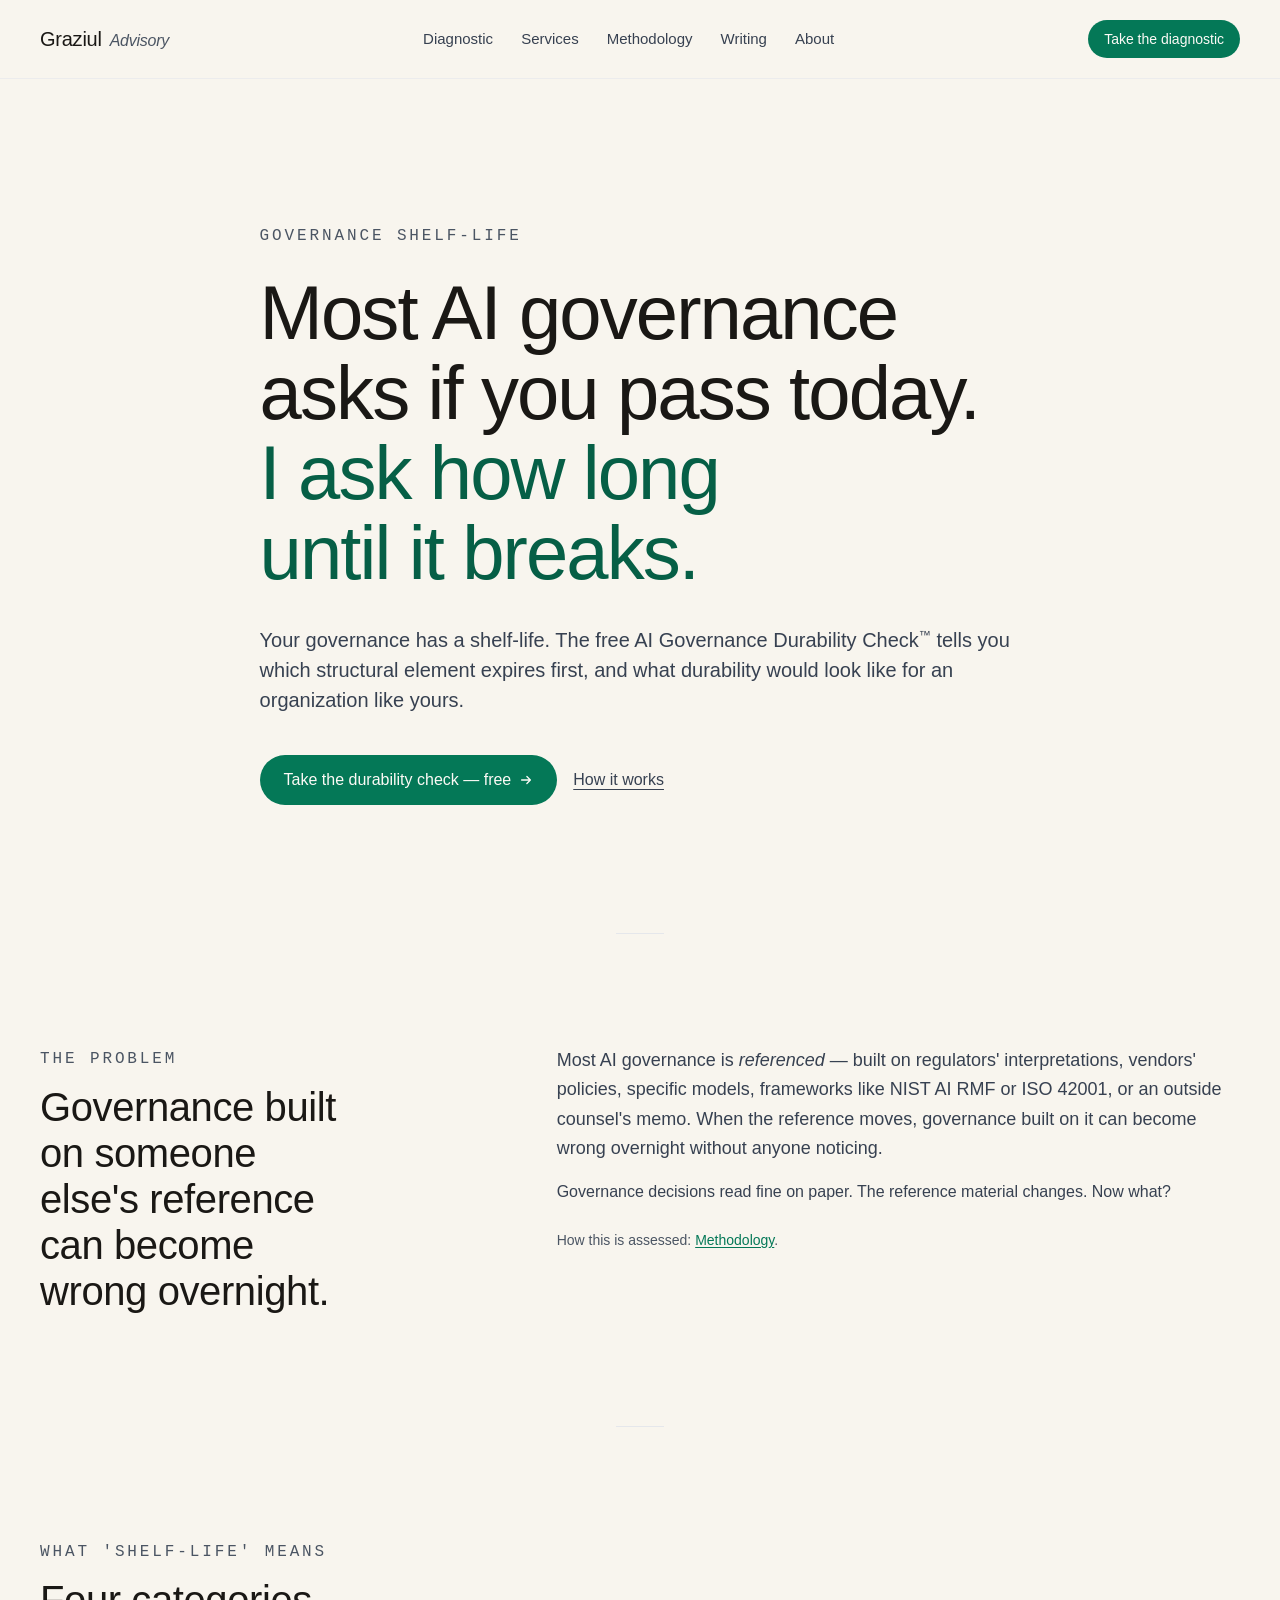
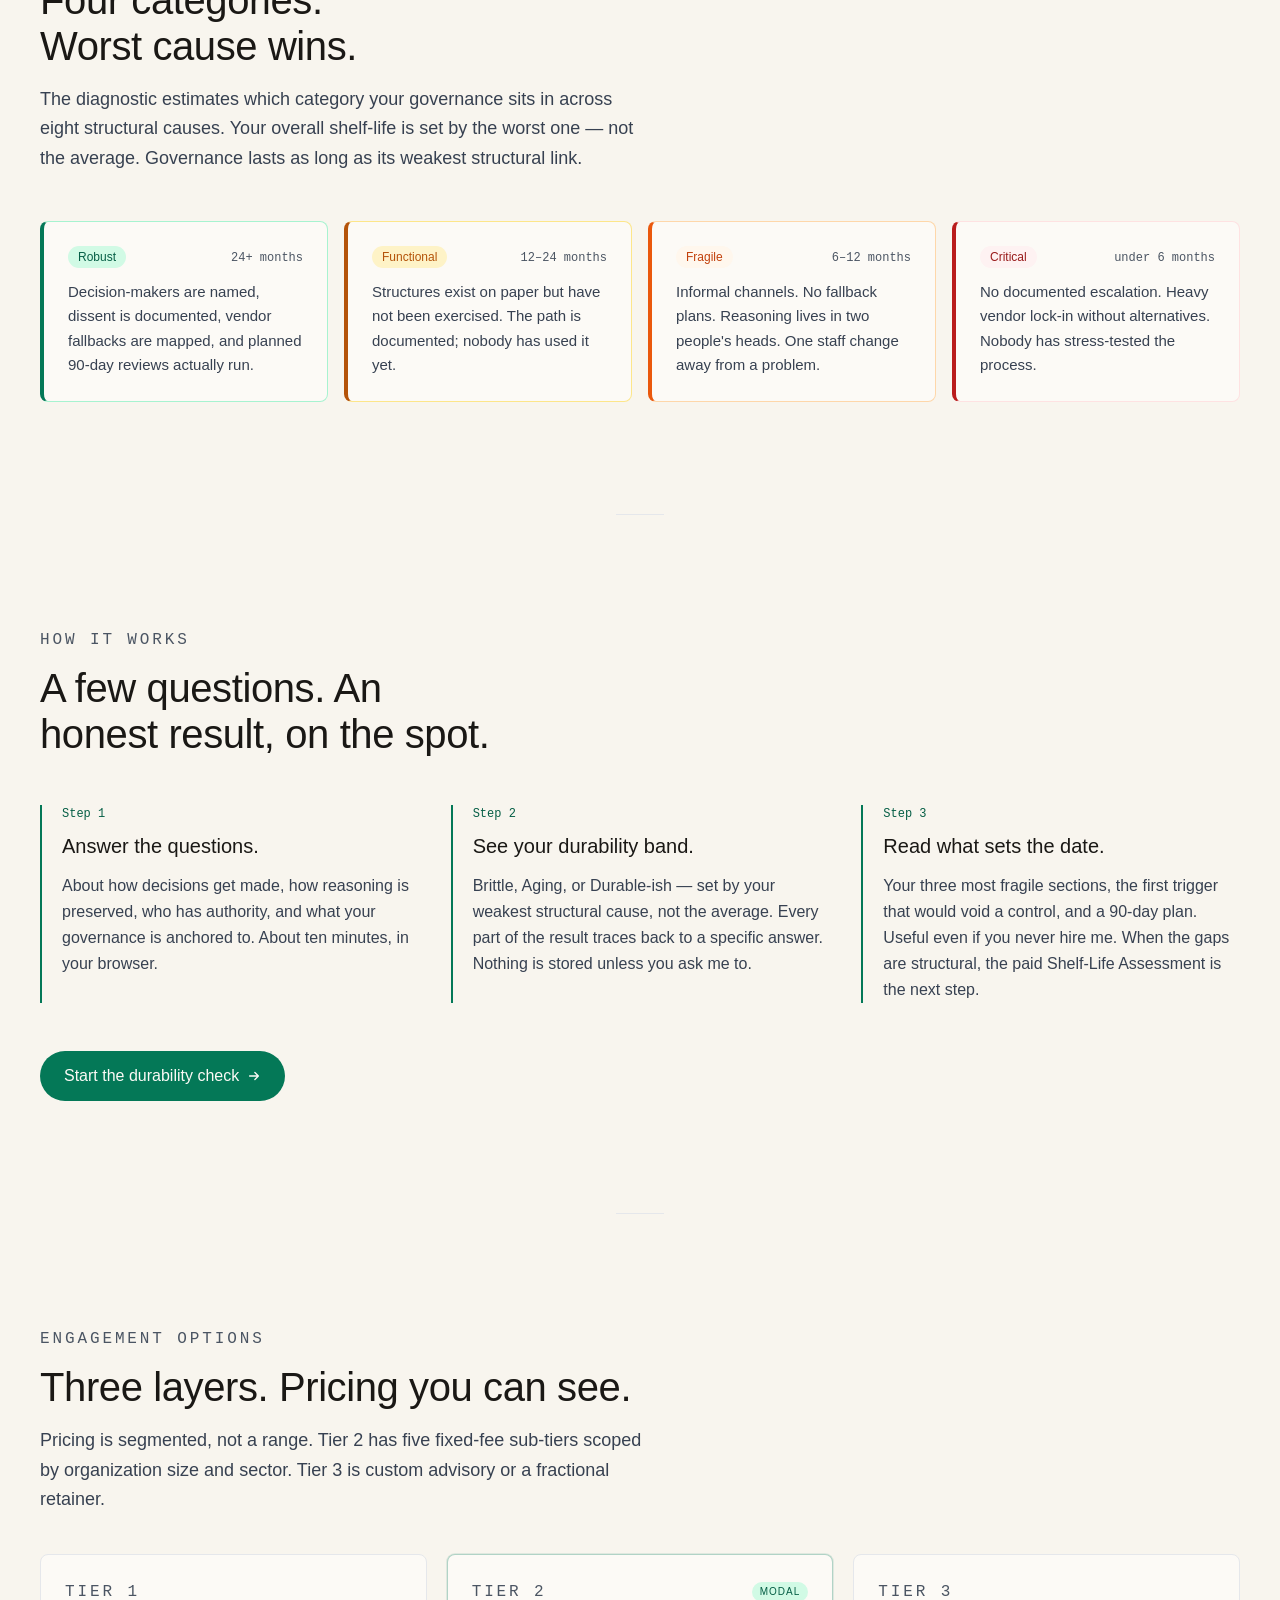
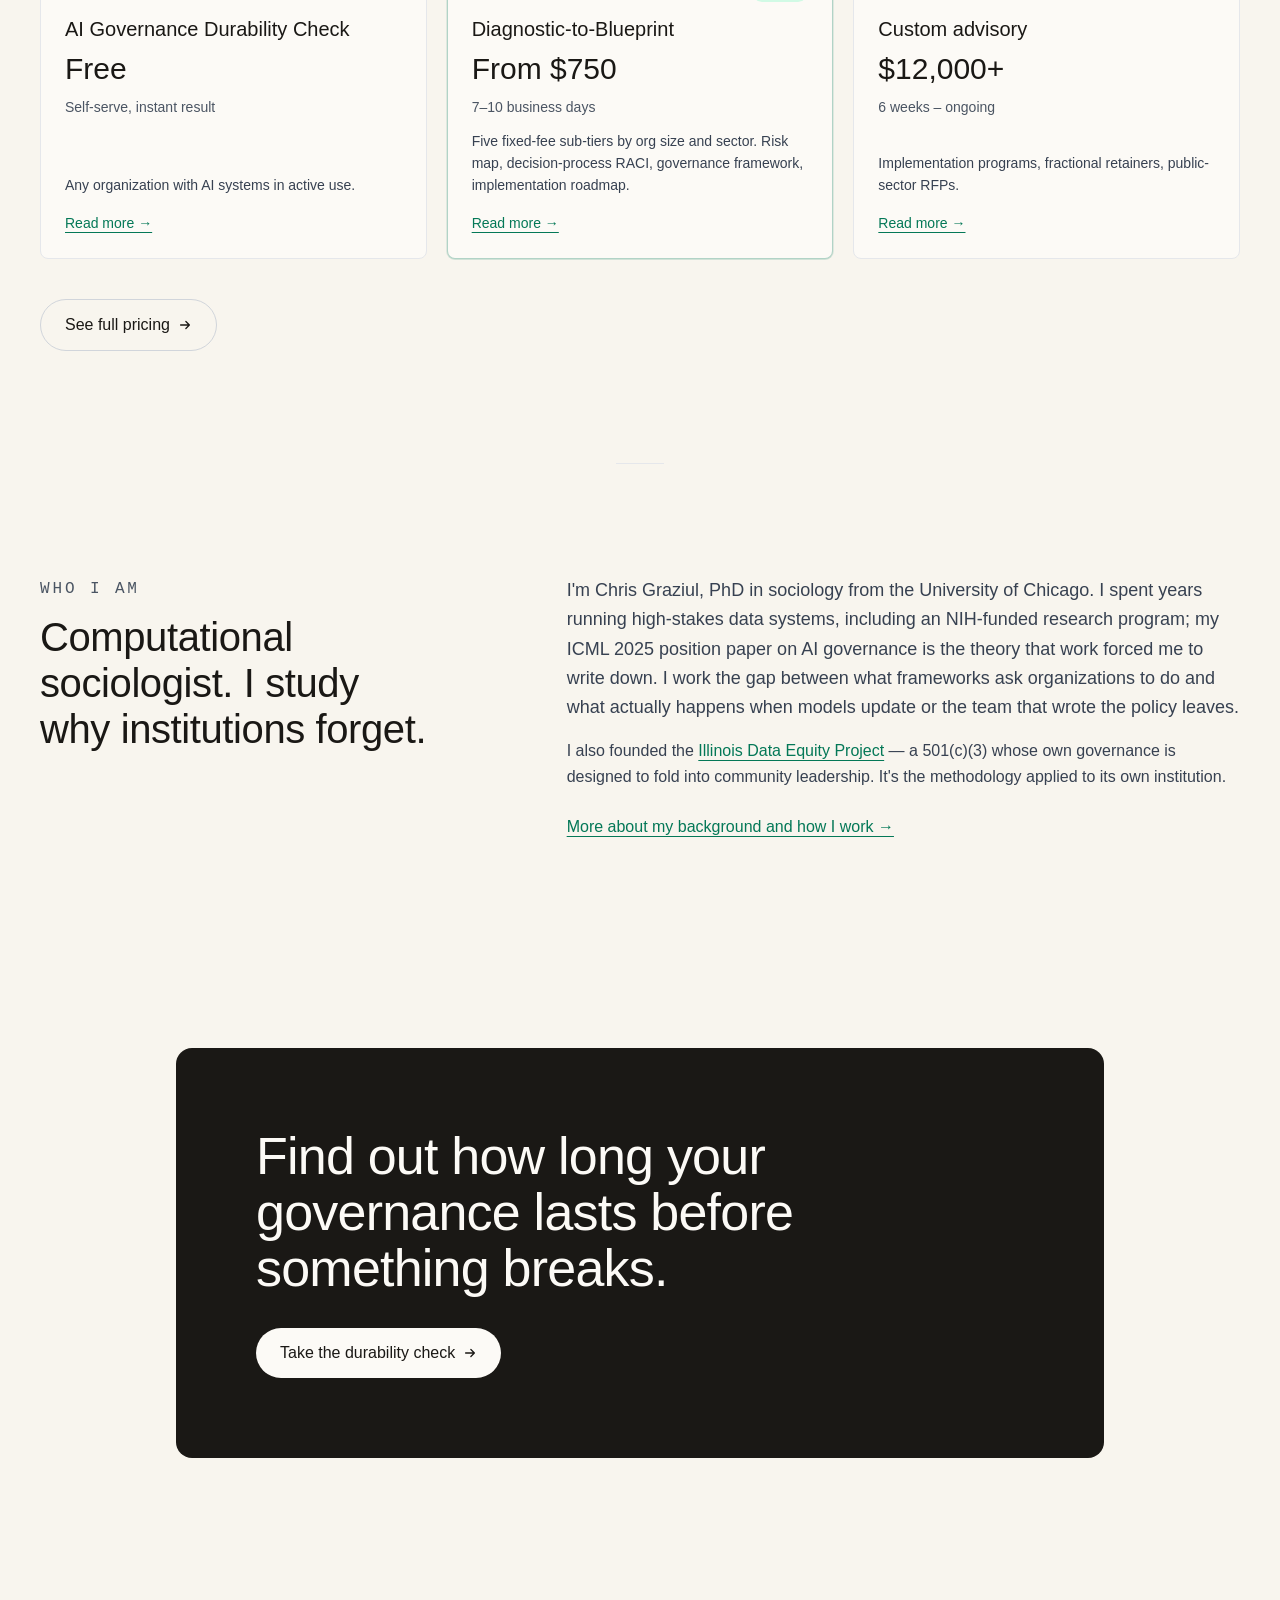
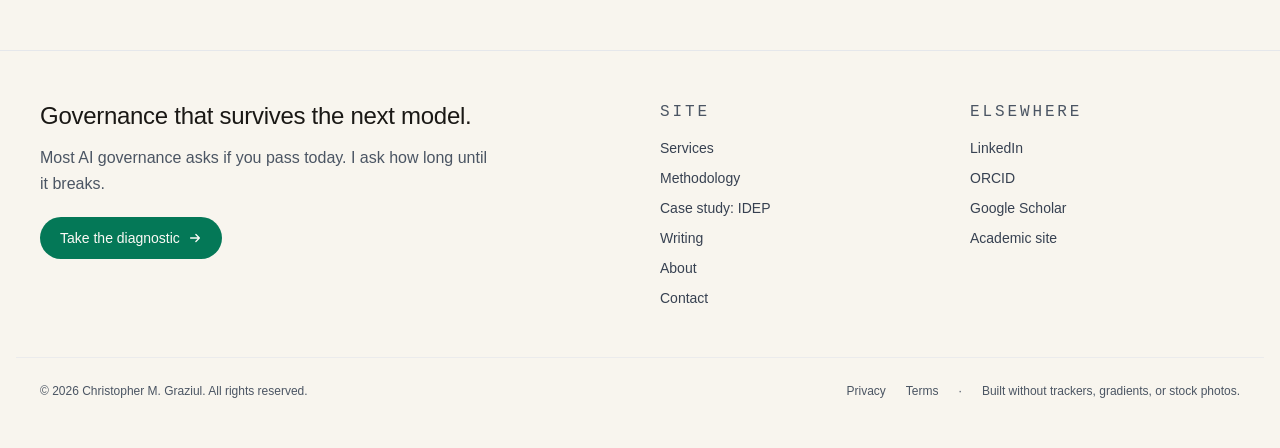
==== commit a91eb6bd: "chore: deploy edda16ca77890e1dbe4c51b9030f785fefd26686 graziul/graziul.io-workspace@edda16ca77890e1d" ====
--- a/index.html
+++ b/index.html
@@ -1,8 +1,8 @@
-<!DOCTYPE html><html lang="en"> <head><meta charset="utf-8"><meta name="viewport" content="width=device-width, initial-scale=1, viewport-fit=cover"><meta name="generator" content="Astro v5.18.2"><title>Graziul Advisory</title><meta name="description" content="AI governance that survives the next model, the next regulation, and the team that wrote the policy. Free, self-serve AI Governance Durability Check."><link rel="canonical" href="https://graziul.io/"><link rel="icon" href="/favicon.svg" type="image/svg+xml"><meta name="theme-color" content="#F8F5EE" media="(prefers-color-scheme: light)"><meta property="og:site_name" content="Graziul Advisory"><meta property="og:title" content="Graziul Advisory"><meta property="og:description" content="AI governance that survives the next model, the next regulation, and the team that wrote the policy. Free, self-serve AI Governance Durability Check."><meta property="og:url" content="https://graziul.io/"><meta property="og:type" content="website"><meta property="og:image" content="https://graziul.io/og/default.png"><meta name="twitter:card" content="summary_large_image"><meta name="twitter:creator" content="@cgraziul"><meta name="twitter:title" content="Graziul Advisory"><meta name="twitter:description" content="AI governance that survives the next model, the next regulation, and the team that wrote the policy. Free, self-serve AI Governance Durability Check."><meta name="twitter:image" content="https://graziul.io/og/default.png"><link rel="sitemap" href="/sitemap-index.xml"><script defer data-domain="graziul.io" src="https://plausible.io/js/script.js"></script><script type="application/ld+json">{"@context":"https://schema.org","@type":"Person","name":"Christopher M. Graziul","givenName":"Christopher","familyName":"Graziul","jobTitle":"AI Governance Advisor","url":"https://graziul.io/","sameAs":["https://graziul.github.io/","https://orcid.org/0000-0001-8350-077X","https://scholar.google.com/citations?user=OQr5RwsAAAAJ","https://www.linkedin.com/in/christopher-graziul-6250344/"],"alumniOf":[{"@type":"CollegeOrUniversity","name":"University of Chicago"},{"@type":"CollegeOrUniversity","name":"Brown University"},{"@type":"CollegeOrUniversity","name":"Virginia Tech"}],"knowsAbout":["AI governance","AI policy durability","Computational sociology","Algorithmic accountability","Public-interest data infrastructure"]}</script><link rel="stylesheet" href="/_astro/index.BPvfLaW1.css"><script type="module" src="/_astro/page.BT_9kWGp.js"></script></head> <body class="min-h-dvh bg-paper text-ink antialiased"> <a href="#main" class="sr-only focus:not-sr-only focus:fixed focus:top-3 focus:left-3 focus:z-50 focus:bg-ink focus:text-paper focus:px-4 focus:py-2 focus:rounded-md">
+<!DOCTYPE html><html lang="en"> <head><meta charset="utf-8"><meta name="viewport" content="width=device-width, initial-scale=1, viewport-fit=cover"><meta name="generator" content="Astro v5.18.2"><title>Graziul Advisory</title><meta name="description" content="AI governance that survives the next model, the next regulation, and the team that wrote the policy. Free, self-serve AI Governance Durability Check."><link rel="canonical" href="https://graziul.io/"><link rel="icon" href="/favicon.svg" type="image/svg+xml"><meta name="theme-color" content="#F8F5EE" media="(prefers-color-scheme: light)"><meta property="og:site_name" content="Graziul Advisory"><meta property="og:title" content="Graziul Advisory"><meta property="og:description" content="AI governance that survives the next model, the next regulation, and the team that wrote the policy. Free, self-serve AI Governance Durability Check."><meta property="og:url" content="https://graziul.io/"><meta property="og:type" content="website"><meta property="og:image" content="https://graziul.io/og/default.png"><meta name="twitter:card" content="summary_large_image"><meta name="twitter:creator" content="@cgraziul"><meta name="twitter:title" content="Graziul Advisory"><meta name="twitter:description" content="AI governance that survives the next model, the next regulation, and the team that wrote the policy. Free, self-serve AI Governance Durability Check."><meta name="twitter:image" content="https://graziul.io/og/default.png"><link rel="sitemap" href="/sitemap-index.xml"><script defer data-domain="graziul.io" src="https://plausible.io/js/script.js"></script><script type="application/ld+json">{"@context":"https://schema.org","@type":"Person","name":"Christopher M. Graziul","givenName":"Christopher","familyName":"Graziul","jobTitle":"AI Governance Advisor","url":"https://graziul.io/","sameAs":["https://graziul.github.io/","https://orcid.org/0000-0001-8350-077X","https://scholar.google.com/citations?user=OQr5RwsAAAAJ","https://www.linkedin.com/in/christopher-graziul-6250344/"],"alumniOf":[{"@type":"CollegeOrUniversity","name":"University of Chicago"},{"@type":"CollegeOrUniversity","name":"Brown University"},{"@type":"CollegeOrUniversity","name":"Virginia Tech"}],"knowsAbout":["AI governance","AI policy durability","Computational sociology","Algorithmic accountability","Public-interest data infrastructure"]}</script><link rel="stylesheet" href="/_astro/index.CfPnE7EE.css"><script type="module" src="/_astro/page.BT_9kWGp.js"></script></head> <body class="min-h-dvh bg-paper text-ink antialiased"> <a href="#main" class="sr-only focus:not-sr-only focus:fixed focus:top-3 focus:left-3 focus:z-50 focus:bg-ink focus:text-paper focus:px-4 focus:py-2 focus:rounded-md">
 Skip to content
-</a> <header class="border-b border-slate-200/70 bg-paper/85 backdrop-blur-sm sticky top-0 z-40"> <div class="container-wide flex items-center justify-between gap-6 py-4 md:py-5"> <a href="/" class="group inline-flex items-baseline gap-2 font-display text-lg md:text-xl tracking-tight text-ink hover:text-brand-800 transition-colors" aria-label="Graziul Advisory — home"> <span class="font-medium">Graziul</span> <span class="text-slate-600 text-sm md:text-base font-normal italic">Advisory</span> </a> <nav aria-label="Primary" class="hidden md:block"> <ul class="flex items-center gap-7 text-[15px] text-slate-700"> <li> <a href="/diagnostic/" class="transition-colors hover:text-brand-800 underline-offset-4 no-underline"> Diagnostic </a> </li><li> <a href="/services/" class="transition-colors hover:text-brand-800 underline-offset-4 no-underline"> Services </a> </li><li> <a href="/methodology/" class="transition-colors hover:text-brand-800 underline-offset-4 no-underline"> Methodology </a> </li><li> <a href="/about/" class="transition-colors hover:text-brand-800 underline-offset-4 no-underline"> About </a> </li> </ul> </nav> <div class="flex items-center gap-3"> <a href="/diagnostic/" class="hidden sm:inline-flex items-center gap-2 bg-brand-700 text-paper-50 px-4 py-2 rounded-full text-sm font-medium hover:bg-brand-800 transition-colors">
+</a> <header class="border-b border-slate-200/70 bg-paper/85 backdrop-blur-sm sticky top-0 z-40"> <div class="container-wide flex items-center justify-between gap-6 py-4 md:py-5"> <a href="/" class="group inline-flex items-baseline gap-2 font-display text-lg md:text-xl tracking-tight text-ink hover:text-brand-800 transition-colors" aria-label="Graziul Advisory — home"> <span class="font-medium">Graziul</span> <span class="text-slate-600 text-sm md:text-base font-normal italic">Advisory</span> </a> <nav aria-label="Primary" class="hidden md:block"> <ul class="flex items-center gap-7 text-[15px] text-slate-700"> <li> <a href="/diagnostic/" class="transition-colors hover:text-brand-800 underline-offset-4 no-underline"> Diagnostic </a> </li><li> <a href="/services/" class="transition-colors hover:text-brand-800 underline-offset-4 no-underline"> Services </a> </li><li> <a href="/methodology/" class="transition-colors hover:text-brand-800 underline-offset-4 no-underline"> Methodology </a> </li><li> <a href="/writing/" class="transition-colors hover:text-brand-800 underline-offset-4 no-underline"> Writing </a> </li><li> <a href="/about/" class="transition-colors hover:text-brand-800 underline-offset-4 no-underline"> About </a> </li> </ul> </nav> <div class="flex items-center gap-3"> <a href="/diagnostic/" class="hidden sm:inline-flex items-center gap-2 bg-brand-700 text-paper-50 px-4 py-2 rounded-full text-sm font-medium hover:bg-brand-800 transition-colors">
 Take the diagnostic
-</a>  <details class="md:hidden relative"> <summary class="list-none cursor-pointer p-2 -mr-2 rounded text-ink" aria-label="Toggle menu"> <svg width="22" height="22" viewBox="0 0 24 24" fill="none" stroke="currentColor" stroke-width="2" aria-hidden="true"> <path d="M4 7h16M4 12h16M4 17h16" stroke-linecap="round"></path> </svg> </summary> <nav aria-label="Mobile primary" class="absolute right-0 top-full mt-2 w-56 rounded-lg border border-slate-200 bg-paper-50 shadow-lg p-2"> <ul class="flex flex-col text-[15px]"> <li> <a href="/diagnostic/" class="block px-3 py-2 rounded-md hover:bg-slate-100"> Diagnostic </a> </li><li> <a href="/services/" class="block px-3 py-2 rounded-md hover:bg-slate-100"> Services </a> </li><li> <a href="/methodology/" class="block px-3 py-2 rounded-md hover:bg-slate-100"> Methodology </a> </li><li> <a href="/about/" class="block px-3 py-2 rounded-md hover:bg-slate-100"> About </a> </li> <li> <a href="/contact/" class="block px-3 py-2 rounded-md hover:bg-slate-100">
+</a>  <details class="md:hidden relative"> <summary class="list-none cursor-pointer p-2 -mr-2 rounded text-ink" aria-label="Toggle menu"> <svg width="22" height="22" viewBox="0 0 24 24" fill="none" stroke="currentColor" stroke-width="2" aria-hidden="true"> <path d="M4 7h16M4 12h16M4 17h16" stroke-linecap="round"></path> </svg> </summary> <nav aria-label="Mobile primary" class="absolute right-0 top-full mt-2 w-56 rounded-lg border border-slate-200 bg-paper-50 shadow-lg p-2"> <ul class="flex flex-col text-[15px]"> <li> <a href="/diagnostic/" class="block px-3 py-2 rounded-md hover:bg-slate-100"> Diagnostic </a> </li><li> <a href="/services/" class="block px-3 py-2 rounded-md hover:bg-slate-100"> Services </a> </li><li> <a href="/methodology/" class="block px-3 py-2 rounded-md hover:bg-slate-100"> Methodology </a> </li><li> <a href="/writing/" class="block px-3 py-2 rounded-md hover:bg-slate-100"> Writing </a> </li><li> <a href="/about/" class="block px-3 py-2 rounded-md hover:bg-slate-100"> About </a> </li> <li> <a href="/contact/" class="block px-3 py-2 rounded-md hover:bg-slate-100">
 Contact
 </a> </li> </ul> </nav> </details> </div> </div> </header> <main id="main" class="flex flex-col"> <section class="container-wide pt-20 md:pt-28 lg:pt-36 pb-24 md:pb-32"> <p class="eyebrow">Governance shelf-life</p> <h1 class="display-headline mt-6 text-4xl sm:text-5xl md:text-6xl lg:text-7xl leading-[1.05] max-w-[18ch] tracking-tight">
 Most AI governance asks if you pass today.
@@ -83,4 +83,4 @@
 Most AI governance asks if you pass today. I ask how long until it breaks.
 </p> <a href="/diagnostic/" class="mt-5 inline-flex items-center gap-2 bg-brand-700 text-paper-50 px-5 py-2.5 rounded-full text-sm font-medium hover:bg-brand-800 transition-colors">
 Take the diagnostic
-<svg width="14" height="14" viewBox="0 0 16 16" fill="none" aria-hidden="true"> <path d="M3 8h10M9 4l4 4-4 4" stroke="currentColor" stroke-width="1.5" stroke-linecap="round" stroke-linejoin="round"></path> </svg> </a> </section> <section class="md:col-span-3"> <p class="eyebrow mb-3">Site</p> <ul class="space-y-2 text-sm"> <li><a href="/services/" class="text-slate-700 hover:text-brand-800">Services</a></li> <li><a href="/methodology/" class="text-slate-700 hover:text-brand-800">Methodology</a></li> <li><a href="/case-study/idep/" class="text-slate-700 hover:text-brand-800">Case study: IDEP</a></li> <li><a href="/about/" class="text-slate-700 hover:text-brand-800">About</a></li> <li><a href="/contact/" class="text-slate-700 hover:text-brand-800">Contact</a></li> </ul> </section> <section class="md:col-span-3"> <p class="eyebrow mb-3">Elsewhere</p> <ul class="space-y-2 text-sm"> <li> <a href="https://www.linkedin.com/in/christopher-graziul-6250344/" class="text-slate-700 hover:text-brand-800" rel="me noopener">LinkedIn</a> </li> <li> <a href="https://orcid.org/0000-0001-8350-077X" class="text-slate-700 hover:text-brand-800" rel="me noopener">ORCID</a> </li> <li> <a href="https://scholar.google.com/citations?user=OQr5RwsAAAAJ" class="text-slate-700 hover:text-brand-800" rel="me noopener">Google Scholar</a> </li> <li> <a href="https://graziul.github.io/" class="text-slate-700 hover:text-brand-800" rel="me noopener">Academic site</a> </li> <li> <a href="https://github.com/graziul/GeoPulse" class="text-slate-700 hover:text-brand-800" rel="noopener">IDEP / GeoPulse</a> </li> </ul> </section> </div> <div class="container-wide mt-12 pt-6 border-t border-slate-200/70 flex flex-col md:flex-row justify-between gap-4 text-xs text-slate-600"> <p>© 2026 Christopher M. Graziul. <span class="hidden md:inline">All rights reserved.</span></p> <ul class="flex flex-wrap gap-x-5 gap-y-1"> <li><a href="/privacy/" class="hover:text-brand-800">Privacy</a></li> <li><a href="/terms/" class="hover:text-brand-800">Terms</a></li> <li><span aria-hidden="true">·</span></li> <li>Built without trackers, gradients, or stock photos.</li> </ul> </div> </footer> </body></html>+<svg width="14" height="14" viewBox="0 0 16 16" fill="none" aria-hidden="true"> <path d="M3 8h10M9 4l4 4-4 4" stroke="currentColor" stroke-width="1.5" stroke-linecap="round" stroke-linejoin="round"></path> </svg> </a> </section> <section class="md:col-span-3"> <p class="eyebrow mb-3">Site</p> <ul class="space-y-2 text-sm"> <li><a href="/services/" class="text-slate-700 hover:text-brand-800">Services</a></li> <li><a href="/methodology/" class="text-slate-700 hover:text-brand-800">Methodology</a></li> <li><a href="/case-study/idep/" class="text-slate-700 hover:text-brand-800">Case study: IDEP</a></li> <li><a href="/writing/" class="text-slate-700 hover:text-brand-800">Writing</a></li> <li><a href="/about/" class="text-slate-700 hover:text-brand-800">About</a></li> <li><a href="/contact/" class="text-slate-700 hover:text-brand-800">Contact</a></li> </ul> </section> <section class="md:col-span-3"> <p class="eyebrow mb-3">Elsewhere</p> <ul class="space-y-2 text-sm"> <li> <a href="https://www.linkedin.com/in/christopher-graziul-6250344/" class="text-slate-700 hover:text-brand-800" rel="me noopener">LinkedIn</a> </li> <li> <a href="https://orcid.org/0000-0001-8350-077X" class="text-slate-700 hover:text-brand-800" rel="me noopener">ORCID</a> </li> <li> <a href="https://scholar.google.com/citations?user=OQr5RwsAAAAJ" class="text-slate-700 hover:text-brand-800" rel="me noopener">Google Scholar</a> </li> <li> <a href="https://graziul.github.io/" class="text-slate-700 hover:text-brand-800" rel="me noopener">Academic site</a> </li> </ul> </section> </div> <div class="container-wide mt-12 pt-6 border-t border-slate-200/70 flex flex-col md:flex-row justify-between gap-4 text-xs text-slate-600"> <p>© 2026 Christopher M. Graziul. <span class="hidden md:inline">All rights reserved.</span></p> <ul class="flex flex-wrap gap-x-5 gap-y-1"> <li><a href="/privacy/" class="hover:text-brand-800">Privacy</a></li> <li><a href="/terms/" class="hover:text-brand-800">Terms</a></li> <li><span aria-hidden="true">·</span></li> <li>Built without trackers, gradients, or stock photos.</li> </ul> </div> </footer> </body></html>
--- a/_astro/index.CfPnE7EE.css
+++ b/_astro/index.CfPnE7EE.css
@@ -0,0 +1 @@
+@font-face{font-family:Newsreader Variable;font-style:normal;font-display:swap;font-weight:200 800;src:url(/_astro/newsreader-vietnamese-wght-normal.Czsa-EzN.woff2) format("woff2-variations");unicode-range:U+0102-0103,U+0110-0111,U+0128-0129,U+0168-0169,U+01A0-01A1,U+01AF-01B0,U+0300-0301,U+0303-0304,U+0308-0309,U+0323,U+0329,U+1EA0-1EF9,U+20AB}@font-face{font-family:Newsreader Variable;font-style:normal;font-display:swap;font-weight:200 800;src:url(/_astro/newsreader-latin-ext-wght-normal.C-3rgBeH.woff2) format("woff2-variations");unicode-range:U+0100-02BA,U+02BD-02C5,U+02C7-02CC,U+02CE-02D7,U+02DD-02FF,U+0304,U+0308,U+0329,U+1D00-1DBF,U+1E00-1E9F,U+1EF2-1EFF,U+2020,U+20A0-20AB,U+20AD-20C0,U+2113,U+2C60-2C7F,U+A720-A7FF}@font-face{font-family:Newsreader Variable;font-style:normal;font-display:swap;font-weight:200 800;src:url(/_astro/newsreader-latin-wght-normal.CCVVNp6i.woff2) format("woff2-variations");unicode-range:U+0000-00FF,U+0131,U+0152-0153,U+02BB-02BC,U+02C6,U+02DA,U+02DC,U+0304,U+0308,U+0329,U+2000-206F,U+20AC,U+2122,U+2191,U+2193,U+2212,U+2215,U+FEFF,U+FFFD}@font-face{font-family:Newsreader Variable;font-style:italic;font-display:swap;font-weight:200 800;src:url(/_astro/newsreader-vietnamese-wght-italic.xAqemagA.woff2) format("woff2-variations");unicode-range:U+0102-0103,U+0110-0111,U+0128-0129,U+0168-0169,U+01A0-01A1,U+01AF-01B0,U+0300-0301,U+0303-0304,U+0308-0309,U+0323,U+0329,U+1EA0-1EF9,U+20AB}@font-face{font-family:Newsreader Variable;font-style:italic;font-display:swap;font-weight:200 800;src:url(/_astro/newsreader-latin-ext-wght-italic.DFS986qL.woff2) format("woff2-variations");unicode-range:U+0100-02BA,U+02BD-02C5,U+02C7-02CC,U+02CE-02D7,U+02DD-02FF,U+0304,U+0308,U+0329,U+1D00-1DBF,U+1E00-1E9F,U+1EF2-1EFF,U+2020,U+20A0-20AB,U+20AD-20C0,U+2113,U+2C60-2C7F,U+A720-A7FF}@font-face{font-family:Newsreader Variable;font-style:italic;font-display:swap;font-weight:200 800;src:url(/_astro/newsreader-latin-wght-italic.Bxi8ein9.woff2) format("woff2-variations");unicode-range:U+0000-00FF,U+0131,U+0152-0153,U+02BB-02BC,U+02C6,U+02DA,U+02DC,U+0304,U+0308,U+0329,U+2000-206F,U+20AC,U+2122,U+2191,U+2193,U+2212,U+2215,U+FEFF,U+FFFD}@font-face{font-family:Inter Variable;font-style:normal;font-display:swap;font-weight:100 900;src:url(/_astro/inter-cyrillic-ext-wght-normal.BOeWTOD4.woff2) format("woff2-variations");unicode-range:U+0460-052F,U+1C80-1C8A,U+20B4,U+2DE0-2DFF,U+A640-A69F,U+FE2E-FE2F}@font-face{font-family:Inter Variable;font-style:normal;font-display:swap;font-weight:100 900;src:url(/_astro/inter-cyrillic-wght-normal.DqGufNeO.woff2) format("woff2-variations");unicode-range:U+0301,U+0400-045F,U+0490-0491,U+04B0-04B1,U+2116}@font-face{font-family:Inter Variable;font-style:normal;font-display:swap;font-weight:100 900;src:url(/_astro/inter-greek-ext-wght-normal.DlzME5K_.woff2) format("woff2-variations");unicode-range:U+1F00-1FFF}@font-face{font-family:Inter Variable;font-style:normal;font-display:swap;font-weight:100 900;src:url(/_astro/inter-greek-wght-normal.CkhJZR-_.woff2) format("woff2-variations");unicode-range:U+0370-0377,U+037A-037F,U+0384-038A,U+038C,U+038E-03A1,U+03A3-03FF}@font-face{font-family:Inter Variable;font-style:normal;font-display:swap;font-weight:100 900;src:url(/_astro/inter-vietnamese-wght-normal.CBcvBZtf.woff2) format("woff2-variations");unicode-range:U+0102-0103,U+0110-0111,U+0128-0129,U+0168-0169,U+01A0-01A1,U+01AF-01B0,U+0300-0301,U+0303-0304,U+0308-0309,U+0323,U+0329,U+1EA0-1EF9,U+20AB}@font-face{font-family:Inter Variable;font-style:normal;font-display:swap;font-weight:100 900;src:url(/_astro/inter-latin-ext-wght-normal.DO1Apj_S.woff2) format("woff2-variations");unicode-range:U+0100-02BA,U+02BD-02C5,U+02C7-02CC,U+02CE-02D7,U+02DD-02FF,U+0304,U+0308,U+0329,U+1D00-1DBF,U+1E00-1E9F,U+1EF2-1EFF,U+2020,U+20A0-20AB,U+20AD-20C0,U+2113,U+2C60-2C7F,U+A720-A7FF}@font-face{font-family:Inter Variable;font-style:normal;font-display:swap;font-weight:100 900;src:url(/_astro/inter-latin-wght-normal.Dx4kXJAl.woff2) format("woff2-variations");unicode-range:U+0000-00FF,U+0131,U+0152-0153,U+02BB-02BC,U+02C6,U+02DA,U+02DC,U+0304,U+0308,U+0329,U+2000-206F,U+20AC,U+2122,U+2191,U+2193,U+2212,U+2215,U+FEFF,U+FFFD}@font-face{font-family:JetBrains Mono Variable;font-style:normal;font-display:swap;font-weight:100 800;src:url([data-uri]) format("woff2-variations");unicode-range:U+0460-052F,U+1C80-1C8A,U+20B4,U+2DE0-2DFF,U+A640-A69F,U+FE2E-FE2F}@font-face{font-family:JetBrains Mono Variable;font-style:normal;font-display:swap;font-weight:100 800;src:url(/_astro/jetbrains-mono-cyrillic-wght-normal.D73BlboJ.woff2) format("woff2-variations");unicode-range:U+0301,U+0400-045F,U+0490-0491,U+04B0-04B1,U+2116}@font-face{font-family:JetBrains Mono Variable;font-style:normal;font-display:swap;font-weight:100 800;src:url(/_astro/jetbrains-mono-greek-wght-normal.Bw9x6K1M.woff2) format("woff2-variations");unicode-range:U+0370-0377,U+037A-037F,U+0384-038A,U+038C,U+038E-03A1,U+03A3-03FF}@font-face{font-family:JetBrains Mono Variable;font-style:normal;font-display:swap;font-weight:100 800;src:url(/_astro/jetbrains-mono-vietnamese-wght-normal.Bt-aOZkq.woff2) format("woff2-variations");unicode-range:U+0102-0103,U+0110-0111,U+0128-0129,U+0168-0169,U+01A0-01A1,U+01AF-01B0,U+0300-0301,U+0303-0304,U+0308-0309,U+0323,U+0329,U+1EA0-1EF9,U+20AB}@font-face{font-family:JetBrains Mono Variable;font-style:normal;font-display:swap;font-weight:100 800;src:url(/_astro/jetbrains-mono-latin-ext-wght-normal.DBQx-q_a.woff2) format("woff2-variations");unicode-range:U+0100-02BA,U+02BD-02C5,U+02C7-02CC,U+02CE-02D7,U+02DD-02FF,U+0304,U+0308,U+0329,U+1D00-1DBF,U+1E00-1E9F,U+1EF2-1EFF,U+2020,U+20A0-20AB,U+20AD-20C0,U+2113,U+2C60-2C7F,U+A720-A7FF}@font-face{font-family:JetBrains Mono Variable;font-style:normal;font-display:swap;font-weight:100 800;src:url(/_astro/jetbrains-mono-latin-wght-normal.B9CIFXIH.woff2) format("woff2-variations");unicode-range:U+0000-00FF,U+0131,U+0152-0153,U+02BB-02BC,U+02C6,U+02DA,U+02DC,U+0304,U+0308,U+0329,U+2000-206F,U+20AC,U+2122,U+2191,U+2193,U+2212,U+2215,U+FEFF,U+FFFD}*,:before,:after{--tw-border-spacing-x: 0;--tw-border-spacing-y: 0;--tw-translate-x: 0;--tw-translate-y: 0;--tw-rotate: 0;--tw-skew-x: 0;--tw-skew-y: 0;--tw-scale-x: 1;--tw-scale-y: 1;--tw-pan-x: ;--tw-pan-y: ;--tw-pinch-zoom: ;--tw-scroll-snap-strictness: proximity;--tw-gradient-from-position: ;--tw-gradient-via-position: ;--tw-gradient-to-position: ;--tw-ordinal: ;--tw-slashed-zero: ;--tw-numeric-figure: ;--tw-numeric-spacing: ;--tw-numeric-fraction: ;--tw-ring-inset: ;--tw-ring-offset-width: 0px;--tw-ring-offset-color: #fff;--tw-ring-color: rgb(59 130 246 / .5);--tw-ring-offset-shadow: 0 0 #0000;--tw-ring-shadow: 0 0 #0000;--tw-shadow: 0 0 #0000;--tw-shadow-colored: 0 0 #0000;--tw-blur: ;--tw-brightness: ;--tw-contrast: ;--tw-grayscale: ;--tw-hue-rotate: ;--tw-invert: ;--tw-saturate: ;--tw-sepia: ;--tw-drop-shadow: ;--tw-backdrop-blur: ;--tw-backdrop-brightness: ;--tw-backdrop-contrast: ;--tw-backdrop-grayscale: ;--tw-backdrop-hue-rotate: ;--tw-backdrop-invert: ;--tw-backdrop-opacity: ;--tw-backdrop-saturate: ;--tw-backdrop-sepia: ;--tw-contain-size: ;--tw-contain-layout: ;--tw-contain-paint: ;--tw-contain-style: }::backdrop{--tw-border-spacing-x: 0;--tw-border-spacing-y: 0;--tw-translate-x: 0;--tw-translate-y: 0;--tw-rotate: 0;--tw-skew-x: 0;--tw-skew-y: 0;--tw-scale-x: 1;--tw-scale-y: 1;--tw-pan-x: ;--tw-pan-y: ;--tw-pinch-zoom: ;--tw-scroll-snap-strictness: proximity;--tw-gradient-from-position: ;--tw-gradient-via-position: ;--tw-gradient-to-position: ;--tw-ordinal: ;--tw-slashed-zero: ;--tw-numeric-figure: ;--tw-numeric-spacing: ;--tw-numeric-fraction: ;--tw-ring-inset: ;--tw-ring-offset-width: 0px;--tw-ring-offset-color: #fff;--tw-ring-color: rgb(59 130 246 / .5);--tw-ring-offset-shadow: 0 0 #0000;--tw-ring-shadow: 0 0 #0000;--tw-shadow: 0 0 #0000;--tw-shadow-colored: 0 0 #0000;--tw-blur: ;--tw-brightness: ;--tw-contrast: ;--tw-grayscale: ;--tw-hue-rotate: ;--tw-invert: ;--tw-saturate: ;--tw-sepia: ;--tw-drop-shadow: ;--tw-backdrop-blur: ;--tw-backdrop-brightness: ;--tw-backdrop-contrast: ;--tw-backdrop-grayscale: ;--tw-backdrop-hue-rotate: ;--tw-backdrop-invert: ;--tw-backdrop-opacity: ;--tw-backdrop-saturate: ;--tw-backdrop-sepia: ;--tw-contain-size: ;--tw-contain-layout: ;--tw-contain-paint: ;--tw-contain-style: }*,:before,:after{box-sizing:border-box;border-width:0;border-style:solid;border-color:#e5e7eb}:before,:after{--tw-content: ""}html,:host{line-height:1.5;-webkit-text-size-adjust:100%;-moz-tab-size:4;-o-tab-size:4;tab-size:4;font-family:Inter Variable,Inter,-apple-system,BlinkMacSystemFont,Segoe UI,Roboto,Helvetica,Arial,sans-serif;font-feature-settings:normal;font-variation-settings:normal;-webkit-tap-highlight-color:transparent}body{margin:0;line-height:inherit}hr{height:0;color:inherit;border-top-width:1px}abbr:where([title]){-webkit-text-decoration:underline dotted;text-decoration:underline dotted}h1,h2,h3,h4,h5,h6{font-size:inherit;font-weight:inherit}b,strong{font-weight:bolder}code,kbd,samp,pre{font-family:JetBrains Mono Variable,JetBrains Mono,Menlo,Monaco,Consolas,Courier New,monospace;font-feature-settings:normal;font-variation-settings:normal;font-size:1em}small{font-size:80%}sub,sup{font-size:75%;line-height:0;position:relative;vertical-align:baseline}sub{bottom:-.25em}sup{top:-.5em}table{text-indent:0;border-color:inherit;border-collapse:collapse}button,input,optgroup,select,textarea{font-family:inherit;font-feature-settings:inherit;font-variation-settings:inherit;font-size:100%;font-weight:inherit;line-height:inherit;letter-spacing:inherit;color:inherit;margin:0;padding:0}button,select{text-transform:none}button,input:where([type=button]),input:where([type=reset]),input:where([type=submit]){-webkit-appearance:button;background-color:transparent;background-image:none}:-moz-focusring{outline:auto}:-moz-ui-invalid{box-shadow:none}progress{vertical-align:baseline}::-webkit-inner-spin-button,::-webkit-outer-spin-button{height:auto}[type=search]{-webkit-appearance:textfield;outline-offset:-2px}::-webkit-search-decoration{-webkit-appearance:none}::-webkit-file-upload-button{-webkit-appearance:button;font:inherit}summary{display:list-item}blockquote,dl,dd,h1,h2,h3,h4,h5,h6,hr,figure,p,pre{margin:0}fieldset{margin:0;padding:0}legend{padding:0}ol,ul,menu{list-style:none;margin:0;padding:0}dialog{padding:0}textarea{resize:vertical}input::-moz-placeholder,textarea::-moz-placeholder{opacity:1;color:#9ca3af}input::placeholder,textarea::placeholder{opacity:1;color:#9ca3af}button,[role=button]{cursor:pointer}:disabled{cursor:default}img,svg,video,canvas,audio,iframe,embed,object{display:block;vertical-align:middle}img,video{max-width:100%;height:auto}[hidden]:where(:not([hidden=until-found])){display:none}:root{color-scheme:light;--color-paper: 248 245 238;--color-ink: 26 24 21;--color-brand: 4 120 87}html{background-color:#f8f5ee;color:#1a1815;font-family:Inter Variable,Inter,-apple-system,BlinkMacSystemFont,Segoe UI,Roboto,Helvetica,Arial,sans-serif;font-feature-settings:"cv11","ss01","ss03";text-rendering:optimizeLegibility;-webkit-font-smoothing:antialiased;-moz-osx-font-smoothing:grayscale}body{min-height:100dvh;line-height:1.625}::-moz-selection{background-color:#d1fae5;color:#064e3b}::selection{background-color:#d1fae5;color:#064e3b}*:focus-visible{outline:2px solid #047857;outline-offset:2px;border-radius:2px}h1,h2,h3,h4,h5,h6,p,ul,ol,figure{margin:0}a{color:inherit;text-decoration:inherit}.prose{color:#1a1815;max-width:68ch}.prose :where(p):not(:where([class~=not-prose],[class~=not-prose] *)){margin-top:1.25em;margin-bottom:1.25em}.prose :where([class~=lead]):not(:where([class~=not-prose],[class~=not-prose] *)){color:var(--tw-prose-lead);font-size:1.25em;line-height:1.6;margin-top:1.2em;margin-bottom:1.2em}.prose :where(a):not(:where([class~=not-prose],[class~=not-prose] *)){color:#047857;text-decoration:underline;font-weight:500;text-underline-offset:.2em;text-decoration-thickness:1px}.prose :where(a):not(:where([class~=not-prose],[class~=not-prose] *)):hover{color:#065f46}.prose :where(strong):not(:where([class~=not-prose],[class~=not-prose] *)){color:var(--tw-prose-bold);font-weight:600}.prose :where(a strong):not(:where([class~=not-prose],[class~=not-prose] *)){color:inherit}.prose :where(blockquote strong):not(:where([class~=not-prose],[class~=not-prose] *)){color:inherit}.prose :where(thead th strong):not(:where([class~=not-prose],[class~=not-prose] *)){color:inherit}.prose :where(ol):not(:where([class~=not-prose],[class~=not-prose] *)){list-style-type:decimal;margin-top:1.25em;margin-bottom:1.25em;padding-inline-start:1.625em}.prose :where(ol[type=A]):not(:where([class~=not-prose],[class~=not-prose] *)){list-style-type:upper-alpha}.prose :where(ol[type=a]):not(:where([class~=not-prose],[class~=not-prose] *)){list-style-type:lower-alpha}.prose :where(ol[type=A s]):not(:where([class~=not-prose],[class~=not-prose] *)){list-style-type:upper-alpha}.prose :where(ol[type=a s]):not(:where([class~=not-prose],[class~=not-prose] *)){list-style-type:lower-alpha}.prose :where(ol[type=I]):not(:where([class~=not-prose],[class~=not-prose] *)){list-style-type:upper-roman}.prose :where(ol[type=i]):not(:where([class~=not-prose],[class~=not-prose] *)){list-style-type:lower-roman}.prose :where(ol[type=I s]):not(:where([class~=not-prose],[class~=not-prose] *)){list-style-type:upper-roman}.prose :where(ol[type=i s]):not(:where([class~=not-prose],[class~=not-prose] *)){list-style-type:lower-roman}.prose :where(ol[type="1"]):not(:where([class~=not-prose],[class~=not-prose] *)){list-style-type:decimal}.prose :where(ul):not(:where([class~=not-prose],[class~=not-prose] *)){list-style-type:disc;margin-top:1.25em;margin-bottom:1.25em;padding-inline-start:1.625em}.prose :where(ol>li):not(:where([class~=not-prose],[class~=not-prose] *))::marker{font-weight:400;color:var(--tw-prose-counters)}.prose :where(ul>li):not(:where([class~=not-prose],[class~=not-prose] *))::marker{color:var(--tw-prose-bullets)}.prose :where(dt):not(:where([class~=not-prose],[class~=not-prose] *)){color:var(--tw-prose-headings);font-weight:600;margin-top:1.25em}.prose :where(hr):not(:where([class~=not-prose],[class~=not-prose] *)){border-color:var(--tw-prose-hr);border-top-width:1px;margin-top:3em;margin-bottom:3em}.prose :where(blockquote):not(:where([class~=not-prose],[class~=not-prose] *)){font-weight:500;font-style:normal;color:#374151;border-inline-start-width:.25rem;border-inline-start-color:var(--tw-prose-quote-borders);quotes:none;margin-top:1.6em;margin-bottom:1.6em;padding-inline-start:1em;border-left-color:#047857}.prose :where(blockquote p:first-of-type):not(:where([class~=not-prose],[class~=not-prose] *)):before{content:open-quote}.prose :where(blockquote p:last-of-type):not(:where([class~=not-prose],[class~=not-prose] *)):after{content:close-quote}.prose :where(h1):not(:where([class~=not-prose],[class~=not-prose] *)){color:var(--tw-prose-headings);font-weight:800;font-size:2.25em;margin-top:0;margin-bottom:.8888889em;line-height:1.1111111}.prose :where(h1 strong):not(:where([class~=not-prose],[class~=not-prose] *)){font-weight:900;color:inherit}.prose :where(h2):not(:where([class~=not-prose],[class~=not-prose] *)){color:var(--tw-prose-headings);font-weight:700;font-size:1.5em;margin-top:2em;margin-bottom:1em;line-height:1.3333333}.prose :where(h2 strong):not(:where([class~=not-prose],[class~=not-prose] *)){font-weight:800;color:inherit}.prose :where(h3):not(:where([class~=not-prose],[class~=not-prose] *)){color:var(--tw-prose-headings);font-weight:600;font-size:1.25em;margin-top:1.6em;margin-bottom:.6em;line-height:1.6}.prose :where(h3 strong):not(:where([class~=not-prose],[class~=not-prose] *)){font-weight:700;color:inherit}.prose :where(h4):not(:where([class~=not-prose],[class~=not-prose] *)){color:var(--tw-prose-headings);font-weight:600;margin-top:1.5em;margin-bottom:.5em;line-height:1.5}.prose :where(h4 strong):not(:where([class~=not-prose],[class~=not-prose] *)){font-weight:700;color:inherit}.prose :where(img):not(:where([class~=not-prose],[class~=not-prose] *)){margin-top:2em;margin-bottom:2em}.prose :where(picture):not(:where([class~=not-prose],[class~=not-prose] *)){display:block;margin-top:2em;margin-bottom:2em}.prose :where(video):not(:where([class~=not-prose],[class~=not-prose] *)){margin-top:2em;margin-bottom:2em}.prose :where(kbd):not(:where([class~=not-prose],[class~=not-prose] *)){font-weight:500;font-family:inherit;color:var(--tw-prose-kbd);box-shadow:0 0 0 1px var(--tw-prose-kbd-shadows),0 3px 0 var(--tw-prose-kbd-shadows);font-size:.875em;border-radius:.3125rem;padding-top:.1875em;padding-inline-end:.375em;padding-bottom:.1875em;padding-inline-start:.375em}.prose :where(code):not(:where([class~=not-prose],[class~=not-prose] *)){color:var(--tw-prose-code);font-weight:400;font-size:.875em;font-family:JetBrains Mono Variable,JetBrains Mono,Menlo,Monaco,Consolas,Courier New,monospace;background-color:#f3f4f6;padding:.125rem .25rem;border-radius:.25rem}.prose :where(code):not(:where([class~=not-prose],[class~=not-prose] *)):before{content:none}.prose :where(code):not(:where([class~=not-prose],[class~=not-prose] *)):after{content:none}.prose :where(a code):not(:where([class~=not-prose],[class~=not-prose] *)){color:inherit}.prose :where(h1 code):not(:where([class~=not-prose],[class~=not-prose] *)){color:inherit}.prose :where(h2 code):not(:where([class~=not-prose],[class~=not-prose] *)){color:inherit;font-size:.875em}.prose :where(h3 code):not(:where([class~=not-prose],[class~=not-prose] *)){color:inherit;font-size:.9em}.prose :where(h4 code):not(:where([class~=not-prose],[class~=not-prose] *)){color:inherit}.prose :where(blockquote code):not(:where([class~=not-prose],[class~=not-prose] *)){color:inherit}.prose :where(thead th code):not(:where([class~=not-prose],[class~=not-prose] *)){color:inherit}.prose :where(pre):not(:where([class~=not-prose],[class~=not-prose] *)){color:var(--tw-prose-pre-code);background-color:var(--tw-prose-pre-bg);overflow-x:auto;font-weight:400;font-size:.875em;line-height:1.7142857;margin-top:1.7142857em;margin-bottom:1.7142857em;border-radius:.375rem;padding-top:.8571429em;padding-inline-end:1.1428571em;padding-bottom:.8571429em;padding-inline-start:1.1428571em}.prose :where(pre code):not(:where([class~=not-prose],[class~=not-prose] *)){background-color:transparent;border-width:0;border-radius:0;padding:0;font-weight:inherit;color:inherit;font-size:inherit;font-family:inherit;line-height:inherit}.prose :where(pre code):not(:where([class~=not-prose],[class~=not-prose] *)):before{content:none}.prose :where(pre code):not(:where([class~=not-prose],[class~=not-prose] *)):after{content:none}.prose :where(table):not(:where([class~=not-prose],[class~=not-prose] *)){width:100%;table-layout:auto;margin-top:2em;margin-bottom:2em;font-size:.875em;line-height:1.7142857}.prose :where(thead):not(:where([class~=not-prose],[class~=not-prose] *)){border-bottom-width:1px;border-bottom-color:var(--tw-prose-th-borders)}.prose :where(thead th):not(:where([class~=not-prose],[class~=not-prose] *)){color:var(--tw-prose-headings);font-weight:600;vertical-align:bottom;padding-inline-end:.5714286em;padding-bottom:.5714286em;padding-inline-start:.5714286em}.prose :where(tbody tr):not(:where([class~=not-prose],[class~=not-prose] *)){border-bottom-width:1px;border-bottom-color:var(--tw-prose-td-borders)}.prose :where(tbody tr:last-child):not(:where([class~=not-prose],[class~=not-prose] *)){border-bottom-width:0}.prose :where(tbody td):not(:where([class~=not-prose],[class~=not-prose] *)){vertical-align:baseline}.prose :where(tfoot):not(:where([class~=not-prose],[class~=not-prose] *)){border-top-width:1px;border-top-color:var(--tw-prose-th-borders)}.prose :where(tfoot td):not(:where([class~=not-prose],[class~=not-prose] *)){vertical-align:top}.prose :where(th,td):not(:where([class~=not-prose],[class~=not-prose] *)){text-align:start}.prose :where(figure>*):not(:where([class~=not-prose],[class~=not-prose] *)){margin-top:0;margin-bottom:0}.prose :where(figcaption):not(:where([class~=not-prose],[class~=not-prose] *)){color:var(--tw-prose-captions);font-size:.875em;line-height:1.4285714;margin-top:.8571429em}.prose{--tw-prose-body: #374151;--tw-prose-headings: #111827;--tw-prose-lead: #4b5563;--tw-prose-links: #111827;--tw-prose-bold: #111827;--tw-prose-counters: #6b7280;--tw-prose-bullets: #d1d5db;--tw-prose-hr: #e5e7eb;--tw-prose-quotes: #111827;--tw-prose-quote-borders: #e5e7eb;--tw-prose-captions: #6b7280;--tw-prose-kbd: #111827;--tw-prose-kbd-shadows: rgb(17 24 39 / 10%);--tw-prose-code: #111827;--tw-prose-pre-code: #e5e7eb;--tw-prose-pre-bg: #1f2937;--tw-prose-th-borders: #d1d5db;--tw-prose-td-borders: #e5e7eb;--tw-prose-invert-body: #d1d5db;--tw-prose-invert-headings: #fff;--tw-prose-invert-lead: #9ca3af;--tw-prose-invert-links: #fff;--tw-prose-invert-bold: #fff;--tw-prose-invert-counters: #9ca3af;--tw-prose-invert-bullets: #4b5563;--tw-prose-invert-hr: #374151;--tw-prose-invert-quotes: #f3f4f6;--tw-prose-invert-quote-borders: #374151;--tw-prose-invert-captions: #9ca3af;--tw-prose-invert-kbd: #fff;--tw-prose-invert-kbd-shadows: rgb(255 255 255 / 10%);--tw-prose-invert-code: #fff;--tw-prose-invert-pre-code: #d1d5db;--tw-prose-invert-pre-bg: rgb(0 0 0 / 50%);--tw-prose-invert-th-borders: #4b5563;--tw-prose-invert-td-borders: #374151;font-size:1rem;line-height:1.75}.prose :where(picture>img):not(:where([class~=not-prose],[class~=not-prose] *)){margin-top:0;margin-bottom:0}.prose :where(li):not(:where([class~=not-prose],[class~=not-prose] *)){margin-top:.5em;margin-bottom:.5em}.prose :where(ol>li):not(:where([class~=not-prose],[class~=not-prose] *)){padding-inline-start:.375em}.prose :where(ul>li):not(:where([class~=not-prose],[class~=not-prose] *)){padding-inline-start:.375em}.prose :where(.prose>ul>li p):not(:where([class~=not-prose],[class~=not-prose] *)){margin-top:.75em;margin-bottom:.75em}.prose :where(.prose>ul>li>p:first-child):not(:where([class~=not-prose],[class~=not-prose] *)){margin-top:1.25em}.prose :where(.prose>ul>li>p:last-child):not(:where([class~=not-prose],[class~=not-prose] *)){margin-bottom:1.25em}.prose :where(.prose>ol>li>p:first-child):not(:where([class~=not-prose],[class~=not-prose] *)){margin-top:1.25em}.prose :where(.prose>ol>li>p:last-child):not(:where([class~=not-prose],[class~=not-prose] *)){margin-bottom:1.25em}.prose :where(ul ul,ul ol,ol ul,ol ol):not(:where([class~=not-prose],[class~=not-prose] *)){margin-top:.75em;margin-bottom:.75em}.prose :where(dl):not(:where([class~=not-prose],[class~=not-prose] *)){margin-top:1.25em;margin-bottom:1.25em}.prose :where(dd):not(:where([class~=not-prose],[class~=not-prose] *)){margin-top:.5em;padding-inline-start:1.625em}.prose :where(hr+*):not(:where([class~=not-prose],[class~=not-prose] *)){margin-top:0}.prose :where(h2+*):not(:where([class~=not-prose],[class~=not-prose] *)){margin-top:0}.prose :where(h3+*):not(:where([class~=not-prose],[class~=not-prose] *)){margin-top:0}.prose :where(h4+*):not(:where([class~=not-prose],[class~=not-prose] *)){margin-top:0}.prose :where(thead th:first-child):not(:where([class~=not-prose],[class~=not-prose] *)){padding-inline-start:0}.prose :where(thead th:last-child):not(:where([class~=not-prose],[class~=not-prose] *)){padding-inline-end:0}.prose :where(tbody td,tfoot td):not(:where([class~=not-prose],[class~=not-prose] *)){padding-top:.5714286em;padding-inline-end:.5714286em;padding-bottom:.5714286em;padding-inline-start:.5714286em}.prose :where(tbody td:first-child,tfoot td:first-child):not(:where([class~=not-prose],[class~=not-prose] *)){padding-inline-start:0}.prose :where(tbody td:last-child,tfoot td:last-child):not(:where([class~=not-prose],[class~=not-prose] *)){padding-inline-end:0}.prose :where(figure):not(:where([class~=not-prose],[class~=not-prose] *)){margin-top:2em;margin-bottom:2em}.prose :where(.prose>:first-child):not(:where([class~=not-prose],[class~=not-prose] *)){margin-top:0}.prose :where(.prose>:last-child):not(:where([class~=not-prose],[class~=not-prose] *)){margin-bottom:0}.prose :where(h1,h2,h3,h4):not(:where([class~=not-prose],[class~=not-prose] *)){font-family:"Newsreader Variable",Newsreader,Source Serif 4,Charter,Georgia,Cambria,serif;font-weight:500;letter-spacing:-.012em;color:#1a1815}.prose-slate{--tw-prose-body: #334155;--tw-prose-headings: #0f172a;--tw-prose-lead: #475569;--tw-prose-links: #0f172a;--tw-prose-bold: #0f172a;--tw-prose-counters: #64748b;--tw-prose-bullets: #cbd5e1;--tw-prose-hr: #e2e8f0;--tw-prose-quotes: #0f172a;--tw-prose-quote-borders: #e2e8f0;--tw-prose-captions: #64748b;--tw-prose-kbd: #0f172a;--tw-prose-kbd-shadows: rgb(15 23 42 / 10%);--tw-prose-code: #0f172a;--tw-prose-pre-code: #e2e8f0;--tw-prose-pre-bg: #1e293b;--tw-prose-th-borders: #cbd5e1;--tw-prose-td-borders: #e2e8f0;--tw-prose-invert-body: #cbd5e1;--tw-prose-invert-headings: #fff;--tw-prose-invert-lead: #94a3b8;--tw-prose-invert-links: #fff;--tw-prose-invert-bold: #fff;--tw-prose-invert-counters: #94a3b8;--tw-prose-invert-bullets: #475569;--tw-prose-invert-hr: #334155;--tw-prose-invert-quotes: #f1f5f9;--tw-prose-invert-quote-borders: #334155;--tw-prose-invert-captions: #94a3b8;--tw-prose-invert-kbd: #fff;--tw-prose-invert-kbd-shadows: rgb(255 255 255 / 10%);--tw-prose-invert-code: #fff;--tw-prose-invert-pre-code: #cbd5e1;--tw-prose-invert-pre-bg: rgb(0 0 0 / 50%);--tw-prose-invert-th-borders: #475569;--tw-prose-invert-td-borders: #334155}.display-headline{font-family:"Newsreader Variable",Newsreader,Source Serif 4,Charter,Georgia,Cambria,serif;font-weight:400;letter-spacing:-.018em;color:#1a1815;text-wrap:balance}.eyebrow{font-family:JetBrains Mono Variable,JetBrains Mono,Menlo,Monaco,Consolas,Courier New,monospace;font-size:.75rem[0];text-transform:uppercase;letter-spacing:.18em;color:#4b5563}.btn-primary{display:inline-flex;align-items:center;gap:.5rem;background-color:#047857;color:#fcfaf6;padding:.75rem 1.5rem;font-weight:500;border-radius:999px;transition:background-color .15s ease,transform .15s ease}.btn-primary:hover{background-color:#065f46}.btn-primary:active{transform:translateY(1px)}.btn-secondary{display:inline-flex;align-items:center;gap:.5rem;color:#1a1815;padding:.75rem 1.5rem;font-weight:500;border-radius:999px;border:1px solid #D1D5DB;transition:border-color .15s ease,background-color .15s ease}.btn-secondary:hover{border-color:#047857;color:#065f46}.rule{border:0;border-top:1px solid #E5E7EB}.container-wide{max-width:78rem;margin-inline:auto;padding-inline:1.5rem}.sr-only{position:absolute;width:1px;height:1px;padding:0;margin:-1px;overflow:hidden;clip:rect(0,0,0,0);white-space:nowrap;border-width:0}.fixed{position:fixed}.absolute{position:absolute}.relative{position:relative}.sticky{position:sticky}.right-0{right:0}.top-0{top:0}.top-full{top:100%}.z-40{z-index:40}.-mr-2{margin-right:-.5rem}.mb-10{margin-bottom:2.5rem}.mb-12{margin-bottom:3rem}.mb-3{margin-bottom:.75rem}.mt-1{margin-top:.25rem}.mt-1\.5{margin-top:.375rem}.mt-10{margin-top:2.5rem}.mt-12{margin-top:3rem}.mt-2{margin-top:.5rem}.mt-24{margin-top:6rem}.mt-3{margin-top:.75rem}.mt-4{margin-top:1rem}.mt-5{margin-top:1.25rem}.mt-6{margin-top:1.5rem}.mt-8{margin-top:2rem}.mt-auto{margin-top:auto}.block{display:block}.flex{display:flex}.inline-flex{display:inline-flex}.grid{display:grid}.hidden{display:none}.aspect-\[15\/16\]{aspect-ratio:15/16}.min-h-dvh{min-height:100dvh}.w-56{width:14rem}.w-full{width:100%}.max-w-3xl{max-width:48rem}.max-w-\[18ch\]{max-width:18ch}.max-w-\[20ch\]{max-width:20ch}.max-w-\[22ch\]{max-width:22ch}.max-w-\[320px\]{max-width:320px}.max-w-md{max-width:28rem}.max-w-prose{max-width:68ch}.shrink-0{flex-shrink:0}.cursor-pointer{cursor:pointer}.list-decimal{list-style-type:decimal}.list-none{list-style-type:none}.flex-col{flex-direction:column}.flex-wrap{flex-wrap:wrap}.items-start{align-items:flex-start}.items-end{align-items:flex-end}.items-center{align-items:center}.items-baseline{align-items:baseline}.justify-between{justify-content:space-between}.gap-10{gap:2.5rem}.gap-2{gap:.5rem}.gap-3{gap:.75rem}.gap-4{gap:1rem}.gap-5{gap:1.25rem}.gap-6{gap:1.5rem}.gap-7{gap:1.75rem}.gap-8{gap:2rem}.gap-x-4{-moz-column-gap:1rem;column-gap:1rem}.gap-x-5{-moz-column-gap:1.25rem;column-gap:1.25rem}.gap-x-6{-moz-column-gap:1.5rem;column-gap:1.5rem}.gap-x-8{-moz-column-gap:2rem;column-gap:2rem}.gap-y-1{row-gap:.25rem}.gap-y-2{row-gap:.5rem}.gap-y-6{row-gap:1.5rem}.space-y-10>:not([hidden])~:not([hidden]){--tw-space-y-reverse: 0;margin-top:calc(2.5rem * calc(1 - var(--tw-space-y-reverse)));margin-bottom:calc(2.5rem * var(--tw-space-y-reverse))}.space-y-12>:not([hidden])~:not([hidden]){--tw-space-y-reverse: 0;margin-top:calc(3rem * calc(1 - var(--tw-space-y-reverse)));margin-bottom:calc(3rem * var(--tw-space-y-reverse))}.space-y-2>:not([hidden])~:not([hidden]){--tw-space-y-reverse: 0;margin-top:calc(.5rem * calc(1 - var(--tw-space-y-reverse)));margin-bottom:calc(.5rem * var(--tw-space-y-reverse))}.space-y-4>:not([hidden])~:not([hidden]){--tw-space-y-reverse: 0;margin-top:calc(1rem * calc(1 - var(--tw-space-y-reverse)));margin-bottom:calc(1rem * var(--tw-space-y-reverse))}.space-y-5>:not([hidden])~:not([hidden]){--tw-space-y-reverse: 0;margin-top:calc(1.25rem * calc(1 - var(--tw-space-y-reverse)));margin-bottom:calc(1.25rem * var(--tw-space-y-reverse))}.space-y-6>:not([hidden])~:not([hidden]){--tw-space-y-reverse: 0;margin-top:calc(1.5rem * calc(1 - var(--tw-space-y-reverse)));margin-bottom:calc(1.5rem * var(--tw-space-y-reverse))}.space-y-8>:not([hidden])~:not([hidden]){--tw-space-y-reverse: 0;margin-top:calc(2rem * calc(1 - var(--tw-space-y-reverse)));margin-bottom:calc(2rem * var(--tw-space-y-reverse))}.text-pretty{text-wrap:pretty}.rounded{border-radius:.25rem}.rounded-2xl{border-radius:1rem}.rounded-full{border-radius:9999px}.rounded-lg{border-radius:.5rem}.rounded-md{border-radius:.375rem}.rounded-xl{border-radius:.75rem}.border{border-width:1px}.border-b{border-bottom-width:1px}.border-l-2{border-left-width:2px}.border-l-4{border-left-width:4px}.border-t{border-top-width:1px}.border-amber-200{--tw-border-opacity: 1;border-color:rgb(253 230 138 / var(--tw-border-opacity, 1))}.border-brand-200{--tw-border-opacity: 1;border-color:rgb(167 243 208 / var(--tw-border-opacity, 1))}.border-brand-700{--tw-border-opacity: 1;border-color:rgb(4 120 87 / var(--tw-border-opacity, 1))}.border-brand-700\/30{border-color:#0478574d}.border-brand-700\/40{border-color:#04785766}.border-orange-200{--tw-border-opacity: 1;border-color:rgb(254 215 170 / var(--tw-border-opacity, 1))}.border-risk-100{--tw-border-opacity: 1;border-color:rgb(254 226 226 / var(--tw-border-opacity, 1))}.border-slate-200{--tw-border-opacity: 1;border-color:rgb(229 231 235 / var(--tw-border-opacity, 1))}.border-slate-200\/70{border-color:#e5e7ebb3}.border-slate-300{--tw-border-opacity: 1;border-color:rgb(209 213 219 / var(--tw-border-opacity, 1))}.border-l-amber-700{--tw-border-opacity: 1;border-left-color:rgb(180 83 9 / var(--tw-border-opacity, 1))}.border-l-brand-700{--tw-border-opacity: 1;border-left-color:rgb(4 120 87 / var(--tw-border-opacity, 1))}.border-l-orange-600{--tw-border-opacity: 1;border-left-color:rgb(234 88 12 / var(--tw-border-opacity, 1))}.border-l-risk-700{--tw-border-opacity: 1;border-left-color:rgb(185 28 28 / var(--tw-border-opacity, 1))}.bg-amber-50{--tw-bg-opacity: 1;background-color:rgb(254 243 199 / var(--tw-bg-opacity, 1))}.bg-brand-100{--tw-bg-opacity: 1;background-color:rgb(209 250 229 / var(--tw-bg-opacity, 1))}.bg-brand-700{--tw-bg-opacity: 1;background-color:rgb(4 120 87 / var(--tw-bg-opacity, 1))}.bg-ink{--tw-bg-opacity: 1;background-color:rgb(26 24 21 / var(--tw-bg-opacity, 1))}.bg-orange-50{--tw-bg-opacity: 1;background-color:rgb(255 247 237 / var(--tw-bg-opacity, 1))}.bg-paper{--tw-bg-opacity: 1;background-color:rgb(248 245 238 / var(--tw-bg-opacity, 1))}.bg-paper-200\/50{background-color:#efeadf80}.bg-paper-50{--tw-bg-opacity: 1;background-color:rgb(252 250 246 / var(--tw-bg-opacity, 1))}.bg-paper\/85{background-color:#f8f5eed9}.bg-risk-50{--tw-bg-opacity: 1;background-color:rgb(254 242 242 / var(--tw-bg-opacity, 1))}.bg-risk-50\/50{background-color:#fef2f280}.object-cover{-o-object-fit:cover;object-fit:cover}.p-10{padding:2.5rem}.p-2{padding:.5rem}.p-4{padding:1rem}.p-5{padding:1.25rem}.p-6{padding:1.5rem}.px-2{padding-left:.5rem;padding-right:.5rem}.px-2\.5{padding-left:.625rem;padding-right:.625rem}.px-3{padding-left:.75rem;padding-right:.75rem}.px-4{padding-left:1rem;padding-right:1rem}.px-5{padding-left:1.25rem;padding-right:1.25rem}.px-6{padding-left:1.5rem;padding-right:1.5rem}.py-0\.5{padding-top:.125rem;padding-bottom:.125rem}.py-12{padding-top:3rem;padding-bottom:3rem}.py-16{padding-top:4rem;padding-bottom:4rem}.py-2{padding-top:.5rem;padding-bottom:.5rem}.py-2\.5{padding-top:.625rem;padding-bottom:.625rem}.py-20{padding-top:5rem;padding-bottom:5rem}.py-3{padding-top:.75rem;padding-bottom:.75rem}.py-4{padding-top:1rem;padding-bottom:1rem}.pb-10{padding-bottom:2.5rem}.pb-12{padding-bottom:3rem}.pb-20{padding-bottom:5rem}.pb-24{padding-bottom:6rem}.pb-8{padding-bottom:2rem}.pl-4{padding-left:1rem}.pl-5{padding-left:1.25rem}.pl-6{padding-left:1.5rem}.pt-10{padding-top:2.5rem}.pt-12{padding-top:3rem}.pt-20{padding-top:5rem}.pt-32{padding-top:8rem}.pt-6{padding-top:1.5rem}.align-super{vertical-align:super}.font-display{font-family:"Newsreader Variable",Newsreader,Source Serif 4,Charter,Georgia,Cambria,serif}.font-mono{font-family:JetBrains Mono Variable,JetBrains Mono,Menlo,Monaco,Consolas,Courier New,monospace}.font-sans{font-family:Inter Variable,Inter,-apple-system,BlinkMacSystemFont,Segoe UI,Roboto,Helvetica,Arial,sans-serif}.text-2xl{font-size:1.5rem;line-height:2.125rem}.text-3xl{font-size:1.875rem;line-height:2.375rem}.text-4xl{font-size:2.5rem;line-height:2.875rem;letter-spacing:-.01em}.text-\[10px\]{font-size:10px}.text-\[15px\]{font-size:15px}.text-base{font-size:1rem;line-height:1.625rem}.text-lg{font-size:1.125rem;line-height:1.75rem}.text-sm{font-size:.875rem;line-height:1.375rem}.text-xl{font-size:1.25rem;line-height:1.875rem}.text-xs{font-size:.75rem;line-height:1.125rem}.font-medium{font-weight:500}.font-normal{font-weight:400}.uppercase{text-transform:uppercase}.italic{font-style:italic}.leading-\[1\.05\]{line-height:1.05}.leading-none{line-height:1}.leading-relaxed{line-height:1.625}.leading-snug{line-height:1.375}.leading-tight{line-height:1.25}.tracking-tight{letter-spacing:-.012em}.tracking-widest{letter-spacing:.1em}.text-amber-700{--tw-text-opacity: 1;color:rgb(180 83 9 / var(--tw-text-opacity, 1))}.text-brand-700{--tw-text-opacity: 1;color:rgb(4 120 87 / var(--tw-text-opacity, 1))}.text-brand-800{--tw-text-opacity: 1;color:rgb(6 95 70 / var(--tw-text-opacity, 1))}.text-ink{--tw-text-opacity: 1;color:rgb(26 24 21 / var(--tw-text-opacity, 1))}.text-orange-700{--tw-text-opacity: 1;color:rgb(194 65 12 / var(--tw-text-opacity, 1))}.text-paper-50{--tw-text-opacity: 1;color:rgb(252 250 246 / var(--tw-text-opacity, 1))}.text-risk-900{--tw-text-opacity: 1;color:rgb(153 27 27 / var(--tw-text-opacity, 1))}.text-slate-600{--tw-text-opacity: 1;color:rgb(75 85 99 / var(--tw-text-opacity, 1))}.text-slate-700{--tw-text-opacity: 1;color:rgb(55 65 81 / var(--tw-text-opacity, 1))}.underline{text-decoration-line:underline}.no-underline{text-decoration-line:none}.decoration-brand-700{text-decoration-color:#047857}.decoration-1{text-decoration-thickness:1px}.decoration-2{text-decoration-thickness:2px}.underline-offset-2{text-underline-offset:2px}.underline-offset-4{text-underline-offset:4px}.antialiased{-webkit-font-smoothing:antialiased;-moz-osx-font-smoothing:grayscale}.shadow-\[0_1px_0_rgba\(4\,120\,87\,0\.06\)\]{--tw-shadow: 0 1px 0 rgba(4,120,87,.06);--tw-shadow-colored: 0 1px 0 var(--tw-shadow-color);box-shadow:var(--tw-ring-offset-shadow, 0 0 #0000),var(--tw-ring-shadow, 0 0 #0000),var(--tw-shadow)}.shadow-lg{--tw-shadow: 0 10px 15px -3px rgb(0 0 0 / .1), 0 4px 6px -4px rgb(0 0 0 / .1);--tw-shadow-colored: 0 10px 15px -3px var(--tw-shadow-color), 0 4px 6px -4px var(--tw-shadow-color);box-shadow:var(--tw-ring-offset-shadow, 0 0 #0000),var(--tw-ring-shadow, 0 0 #0000),var(--tw-shadow)}.ring-1{--tw-ring-offset-shadow: var(--tw-ring-inset) 0 0 0 var(--tw-ring-offset-width) var(--tw-ring-offset-color);--tw-ring-shadow: var(--tw-ring-inset) 0 0 0 calc(1px + var(--tw-ring-offset-width)) var(--tw-ring-color);box-shadow:var(--tw-ring-offset-shadow),var(--tw-ring-shadow),var(--tw-shadow, 0 0 #0000)}.ring-brand-700\/10{--tw-ring-color: rgb(4 120 87 / .1)}.filter{filter:var(--tw-blur) var(--tw-brightness) var(--tw-contrast) var(--tw-grayscale) var(--tw-hue-rotate) var(--tw-invert) var(--tw-saturate) var(--tw-sepia) var(--tw-drop-shadow)}.backdrop-blur-sm{--tw-backdrop-blur: blur(4px);backdrop-filter:var(--tw-backdrop-blur) var(--tw-backdrop-brightness) var(--tw-backdrop-contrast) var(--tw-backdrop-grayscale) var(--tw-backdrop-hue-rotate) var(--tw-backdrop-invert) var(--tw-backdrop-opacity) var(--tw-backdrop-saturate) var(--tw-backdrop-sepia)}.transition{transition-property:color,background-color,border-color,text-decoration-color,fill,stroke,opacity,box-shadow,transform,filter,backdrop-filter;transition-timing-function:cubic-bezier(.4,0,.2,1);transition-duration:.15s}.transition-colors{transition-property:color,background-color,border-color,text-decoration-color,fill,stroke;transition-timing-function:cubic-bezier(.4,0,.2,1);transition-duration:.15s}@media(prefers-reduced-motion:reduce){*{animation-duration:.01ms!important;animation-iteration-count:1!important;transition-duration:.01ms!important}}@media print{body{background:#fff;color:#000}}.hover\:border-brand-700:hover{--tw-border-opacity: 1;border-color:rgb(4 120 87 / var(--tw-border-opacity, 1))}.hover\:bg-brand-800:hover{--tw-bg-opacity: 1;background-color:rgb(6 95 70 / var(--tw-bg-opacity, 1))}.hover\:bg-paper-200:hover{--tw-bg-opacity: 1;background-color:rgb(239 234 223 / var(--tw-bg-opacity, 1))}.hover\:bg-slate-100:hover{--tw-bg-opacity: 1;background-color:rgb(243 244 246 / var(--tw-bg-opacity, 1))}.hover\:text-brand-800:hover{--tw-text-opacity: 1;color:rgb(6 95 70 / var(--tw-text-opacity, 1))}.focus\:not-sr-only:focus{position:static;width:auto;height:auto;padding:0;margin:0;overflow:visible;clip:auto;white-space:normal}.focus\:fixed:focus{position:fixed}.focus\:left-3:focus{left:.75rem}.focus\:top-3:focus{top:.75rem}.focus\:z-50:focus{z-index:50}.focus\:rounded-md:focus{border-radius:.375rem}.focus\:bg-ink:focus{--tw-bg-opacity: 1;background-color:rgb(26 24 21 / var(--tw-bg-opacity, 1))}.focus\:px-4:focus{padding-left:1rem;padding-right:1rem}.focus\:py-2:focus{padding-top:.5rem;padding-bottom:.5rem}.focus\:text-paper:focus{--tw-text-opacity: 1;color:rgb(248 245 238 / var(--tw-text-opacity, 1))}.active\:translate-y-px:active{--tw-translate-y: 1px;transform:translate(var(--tw-translate-x),var(--tw-translate-y)) rotate(var(--tw-rotate)) skew(var(--tw-skew-x)) skewY(var(--tw-skew-y)) scaleX(var(--tw-scale-x)) scaleY(var(--tw-scale-y))}@media(min-width:640px){.sm\:inline-flex{display:inline-flex}.sm\:grid-cols-2{grid-template-columns:repeat(2,minmax(0,1fr))}.sm\:text-5xl{font-size:3.25rem;line-height:3.5rem;letter-spacing:-.015em}}@media(min-width:768px){.md\:col-span-3{grid-column:span 3 / span 3}.md\:col-span-4{grid-column:span 4 / span 4}.md\:col-span-5{grid-column:span 5 / span 5}.md\:col-span-6{grid-column:span 6 / span 6}.md\:col-span-7{grid-column:span 7 / span 7}.md\:col-start-6{grid-column-start:6}.md\:block{display:block}.md\:inline{display:inline}.md\:hidden{display:none}.md\:max-w-none{max-width:none}.md\:grid-cols-12{grid-template-columns:repeat(12,minmax(0,1fr))}.md\:grid-cols-2{grid-template-columns:repeat(2,minmax(0,1fr))}.md\:grid-cols-3{grid-template-columns:repeat(3,minmax(0,1fr))}.md\:flex-row{flex-direction:row}.md\:gap-12{gap:3rem}.md\:gap-16{gap:4rem}.md\:p-14{padding:3.5rem}.md\:p-8{padding:2rem}.md\:py-16{padding-top:4rem;padding-bottom:4rem}.md\:py-20{padding-top:5rem;padding-bottom:5rem}.md\:py-24{padding-top:6rem;padding-bottom:6rem}.md\:py-28{padding-top:7rem;padding-bottom:7rem}.md\:py-5{padding-top:1.25rem;padding-bottom:1.25rem}.md\:pb-14{padding-bottom:3.5rem}.md\:pb-16{padding-bottom:4rem}.md\:pb-28{padding-bottom:7rem}.md\:pb-32{padding-bottom:8rem}.md\:pt-24{padding-top:6rem}.md\:pt-28{padding-top:7rem}.md\:pt-40{padding-top:10rem}.md\:text-3xl{font-size:1.875rem;line-height:2.375rem}.md\:text-4xl{font-size:2.5rem;line-height:2.875rem;letter-spacing:-.01em}.md\:text-5xl{font-size:3.25rem;line-height:3.5rem;letter-spacing:-.015em}.md\:text-6xl{font-size:4rem;line-height:4.25rem;letter-spacing:-.02em}.md\:text-base{font-size:1rem;line-height:1.625rem}.md\:text-xl{font-size:1.25rem;line-height:1.875rem}}@media(min-width:1024px){.lg\:col-span-4{grid-column:span 4 / span 4}.lg\:col-span-8{grid-column:span 8 / span 8}.lg\:grid-cols-4{grid-template-columns:repeat(4,minmax(0,1fr))}.lg\:grid-cols-5{grid-template-columns:repeat(5,minmax(0,1fr))}.lg\:p-20{padding:5rem}.lg\:pt-36{padding-top:9rem}.lg\:text-5xl{font-size:3.25rem;line-height:3.5rem;letter-spacing:-.015em}.lg\:text-6xl{font-size:4rem;line-height:4.25rem;letter-spacing:-.02em}.lg\:text-7xl{font-size:4.75rem;line-height:5rem;letter-spacing:-.025em}}
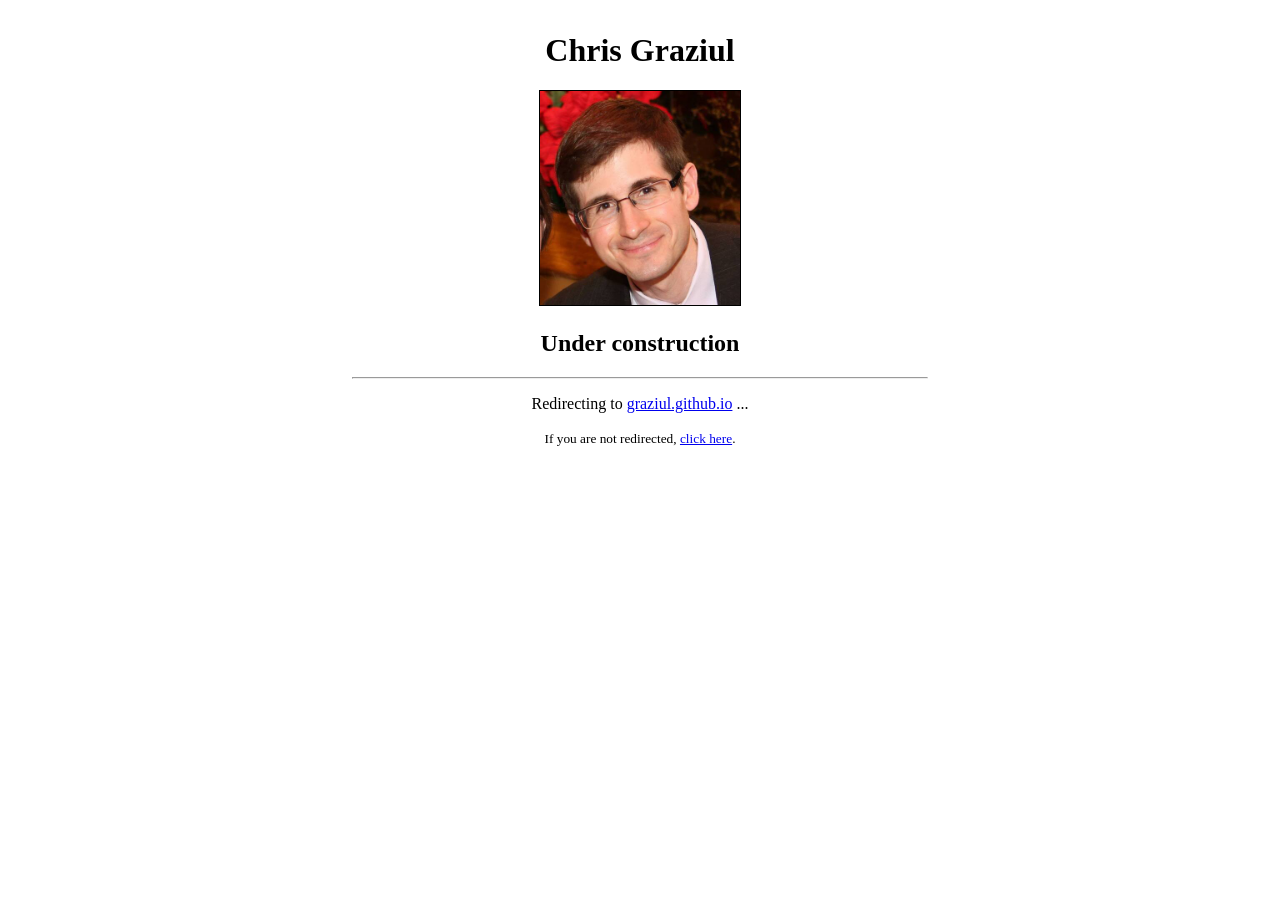
==== commit 63a8fdda: "placeholder: replace stale Graziul Advisory site with an under-construction page that redirects to g" ====
--- a/index.html
+++ b/index.html
@@ -1,86 +1,24 @@
-<!DOCTYPE html><html lang="en"> <head><meta charset="utf-8"><meta name="viewport" content="width=device-width, initial-scale=1, viewport-fit=cover"><meta name="generator" content="Astro v5.18.2"><title>Graziul Advisory</title><meta name="description" content="AI governance that survives the next model, the next regulation, and the team that wrote the policy. Free, self-serve AI Governance Durability Check."><link rel="canonical" href="https://graziul.io/"><link rel="icon" href="/favicon.svg" type="image/svg+xml"><meta name="theme-color" content="#F8F5EE" media="(prefers-color-scheme: light)"><meta property="og:site_name" content="Graziul Advisory"><meta property="og:title" content="Graziul Advisory"><meta property="og:description" content="AI governance that survives the next model, the next regulation, and the team that wrote the policy. Free, self-serve AI Governance Durability Check."><meta property="og:url" content="https://graziul.io/"><meta property="og:type" content="website"><meta property="og:image" content="https://graziul.io/og/default.png"><meta name="twitter:card" content="summary_large_image"><meta name="twitter:creator" content="@cgraziul"><meta name="twitter:title" content="Graziul Advisory"><meta name="twitter:description" content="AI governance that survives the next model, the next regulation, and the team that wrote the policy. Free, self-serve AI Governance Durability Check."><meta name="twitter:image" content="https://graziul.io/og/default.png"><link rel="sitemap" href="/sitemap-index.xml"><script defer data-domain="graziul.io" src="https://plausible.io/js/script.js"></script><script type="application/ld+json">{"@context":"https://schema.org","@type":"Person","name":"Christopher M. Graziul","givenName":"Christopher","familyName":"Graziul","jobTitle":"AI Governance Advisor","url":"https://graziul.io/","sameAs":["https://graziul.github.io/","https://orcid.org/0000-0001-8350-077X","https://scholar.google.com/citations?user=OQr5RwsAAAAJ","https://www.linkedin.com/in/christopher-graziul-6250344/"],"alumniOf":[{"@type":"CollegeOrUniversity","name":"University of Chicago"},{"@type":"CollegeOrUniversity","name":"Brown University"},{"@type":"CollegeOrUniversity","name":"Virginia Tech"}],"knowsAbout":["AI governance","AI policy durability","Computational sociology","Algorithmic accountability","Public-interest data infrastructure"]}</script><link rel="stylesheet" href="/_astro/index.CfPnE7EE.css"><script type="module" src="/_astro/page.BT_9kWGp.js"></script></head> <body class="min-h-dvh bg-paper text-ink antialiased"> <a href="#main" class="sr-only focus:not-sr-only focus:fixed focus:top-3 focus:left-3 focus:z-50 focus:bg-ink focus:text-paper focus:px-4 focus:py-2 focus:rounded-md">
-Skip to content
-</a> <header class="border-b border-slate-200/70 bg-paper/85 backdrop-blur-sm sticky top-0 z-40"> <div class="container-wide flex items-center justify-between gap-6 py-4 md:py-5"> <a href="/" class="group inline-flex items-baseline gap-2 font-display text-lg md:text-xl tracking-tight text-ink hover:text-brand-800 transition-colors" aria-label="Graziul Advisory — home"> <span class="font-medium">Graziul</span> <span class="text-slate-600 text-sm md:text-base font-normal italic">Advisory</span> </a> <nav aria-label="Primary" class="hidden md:block"> <ul class="flex items-center gap-7 text-[15px] text-slate-700"> <li> <a href="/diagnostic/" class="transition-colors hover:text-brand-800 underline-offset-4 no-underline"> Diagnostic </a> </li><li> <a href="/services/" class="transition-colors hover:text-brand-800 underline-offset-4 no-underline"> Services </a> </li><li> <a href="/methodology/" class="transition-colors hover:text-brand-800 underline-offset-4 no-underline"> Methodology </a> </li><li> <a href="/writing/" class="transition-colors hover:text-brand-800 underline-offset-4 no-underline"> Writing </a> </li><li> <a href="/about/" class="transition-colors hover:text-brand-800 underline-offset-4 no-underline"> About </a> </li> </ul> </nav> <div class="flex items-center gap-3"> <a href="/diagnostic/" class="hidden sm:inline-flex items-center gap-2 bg-brand-700 text-paper-50 px-4 py-2 rounded-full text-sm font-medium hover:bg-brand-800 transition-colors">
-Take the diagnostic
-</a>  <details class="md:hidden relative"> <summary class="list-none cursor-pointer p-2 -mr-2 rounded text-ink" aria-label="Toggle menu"> <svg width="22" height="22" viewBox="0 0 24 24" fill="none" stroke="currentColor" stroke-width="2" aria-hidden="true"> <path d="M4 7h16M4 12h16M4 17h16" stroke-linecap="round"></path> </svg> </summary> <nav aria-label="Mobile primary" class="absolute right-0 top-full mt-2 w-56 rounded-lg border border-slate-200 bg-paper-50 shadow-lg p-2"> <ul class="flex flex-col text-[15px]"> <li> <a href="/diagnostic/" class="block px-3 py-2 rounded-md hover:bg-slate-100"> Diagnostic </a> </li><li> <a href="/services/" class="block px-3 py-2 rounded-md hover:bg-slate-100"> Services </a> </li><li> <a href="/methodology/" class="block px-3 py-2 rounded-md hover:bg-slate-100"> Methodology </a> </li><li> <a href="/writing/" class="block px-3 py-2 rounded-md hover:bg-slate-100"> Writing </a> </li><li> <a href="/about/" class="block px-3 py-2 rounded-md hover:bg-slate-100"> About </a> </li> <li> <a href="/contact/" class="block px-3 py-2 rounded-md hover:bg-slate-100">
-Contact
-</a> </li> </ul> </nav> </details> </div> </div> </header> <main id="main" class="flex flex-col"> <section class="container-wide pt-20 md:pt-28 lg:pt-36 pb-24 md:pb-32"> <p class="eyebrow">Governance shelf-life</p> <h1 class="display-headline mt-6 text-4xl sm:text-5xl md:text-6xl lg:text-7xl leading-[1.05] max-w-[18ch] tracking-tight">
-Most AI governance asks if you pass today.
-<span class="block text-brand-800">I ask how long until it breaks.</span> </h1> <p class="mt-8 max-w-prose text-lg md:text-xl text-slate-700 leading-relaxed text-pretty">
-Your governance has a shelf-life. The free AI Governance Durability
-      Check<span class="text-xs align-super">™</span> tells you which structural
-      element expires first, and what durability would look like for an
-      organization like yours.
-</p> <div class="mt-10 flex flex-wrap items-center gap-4"> <a href="/diagnostic/" class="inline-flex items-center gap-2 font-medium rounded-full transition-colors bg-brand-700 text-paper-50 px-6 py-3 hover:bg-brand-800 active:translate-y-px"> Take the durability check — free <svg width="14" height="14" viewBox="0 0 16 16" fill="none" aria-hidden="true"> <path d="M3 8h10M9 4l4 4-4 4" stroke="currentColor" stroke-width="1.5" stroke-linecap="round" stroke-linejoin="round"></path> </svg> </a> <a href="#how-it-works" class="inline-flex items-center gap-2 font-medium rounded-full transition-colors text-slate-700 hover:text-brand-800 underline underline-offset-4 decoration-1"> How it works  </a> </div> </section> <hr class="rule container-wide"> <section class="container-wide py-20 md:py-28"> <div class="grid md:grid-cols-12 gap-10"> <div class="md:col-span-4"> <p class="eyebrow">The problem</p> <h2 class="display-headline mt-3 text-3xl md:text-4xl leading-tight">
-Governance built on someone else's reference can become wrong overnight.
-</h2> </div> <div class="md:col-span-7 md:col-start-6"> <p class="text-lg text-slate-700 leading-relaxed">
-Most AI governance is <em>referenced</em> — built on regulators'
-          interpretations, vendors' policies, specific models, frameworks like
-          NIST AI RMF or ISO 42001, or an outside counsel's memo. When the
-          reference moves, governance built on it can become wrong overnight
-          without anyone noticing.
-</p> <p class="mt-4 text-slate-700 leading-relaxed">
-Governance decisions read fine on paper. The reference material
-          changes. Now what?
-</p> <p class="mt-6 text-sm text-slate-600">
-How this is assessed: <a href="/methodology/" class="text-brand-700 hover:text-brand-800 underline underline-offset-2">Methodology</a>.
-</p> </div> </div> </section> <hr class="rule container-wide"> <section class="container-wide py-20 md:py-28"> <div class="max-w-prose"> <p class="eyebrow">What &#39;shelf-life&#39; means</p> <h2 class="display-headline mt-3 text-3xl md:text-4xl leading-tight">
-Four categories. Worst cause wins.
-</h2> <p class="mt-4 text-slate-700 text-lg leading-relaxed">
-The diagnostic estimates which category your governance sits in across
-        eight structural causes. Your overall shelf-life is set by the worst
-        one — not the average. Governance lasts as long as its weakest
-        structural link.
-</p> </div> <div class="mt-12 grid sm:grid-cols-2 lg:grid-cols-4 gap-4"> <article class="rounded-lg bg-paper-50 p-6 border-brand-200 border-l-4 border-l-brand-700 border"> <header class="flex items-baseline justify-between gap-4 mb-3"> <p class="inline-flex items-center px-2.5 py-0.5 rounded-full text-xs font-medium bg-brand-100 text-brand-800"> Robust </p> <p class="font-mono text-xs text-slate-600">24+ months</p> </header> <p class="text-slate-700 text-[15px] leading-relaxed">Decision-makers are named, dissent is documented, vendor fallbacks are mapped, and planned 90-day reviews actually run.</p> </article> <article class="rounded-lg bg-paper-50 p-6 border-amber-200 border-l-4 border-l-amber-700 border"> <header class="flex items-baseline justify-between gap-4 mb-3"> <p class="inline-flex items-center px-2.5 py-0.5 rounded-full text-xs font-medium bg-amber-50 text-amber-700"> Functional </p> <p class="font-mono text-xs text-slate-600">12–24 months</p> </header> <p class="text-slate-700 text-[15px] leading-relaxed">Structures exist on paper but have not been exercised. The path is documented; nobody has used it yet.</p> </article> <article class="rounded-lg bg-paper-50 p-6 border-orange-200 border-l-4 border-l-orange-600 border"> <header class="flex items-baseline justify-between gap-4 mb-3"> <p class="inline-flex items-center px-2.5 py-0.5 rounded-full text-xs font-medium bg-orange-50 text-orange-700"> Fragile </p> <p class="font-mono text-xs text-slate-600">6–12 months</p> </header> <p class="text-slate-700 text-[15px] leading-relaxed">Informal channels. No fallback plans. Reasoning lives in two people&#39;s heads. One staff change away from a problem.</p> </article> <article class="rounded-lg bg-paper-50 p-6 border-risk-100 border-l-4 border-l-risk-700 border"> <header class="flex items-baseline justify-between gap-4 mb-3"> <p class="inline-flex items-center px-2.5 py-0.5 rounded-full text-xs font-medium bg-risk-50 text-risk-900"> Critical </p> <p class="font-mono text-xs text-slate-600">under 6 months</p> </header> <p class="text-slate-700 text-[15px] leading-relaxed">No documented escalation. Heavy vendor lock-in without alternatives. Nobody has stress-tested the process.</p> </article> </div> </section> <hr class="rule container-wide"> <section id="how-it-works" class="container-wide py-20 md:py-28"> <div class="max-w-prose"> <p class="eyebrow">How it works</p> <h2 class="display-headline mt-3 text-3xl md:text-4xl leading-tight">
-A few questions. An honest result, on the spot.
-</h2> </div> <ol class="mt-12 grid md:grid-cols-3 gap-8"> <li class="border-l-2 border-brand-700 pl-5"> <p class="font-mono text-xs text-brand-800">Step 1</p> <h3 class="font-display text-xl mt-2">Answer the questions.</h3> <p class="mt-3 text-slate-700 leading-relaxed">
-About how decisions get made, how reasoning is preserved, who has
-          authority, and what your governance is anchored to. About ten
-          minutes, in your browser.
-</p> </li> <li class="border-l-2 border-brand-700 pl-5"> <p class="font-mono text-xs text-brand-800">Step 2</p> <h3 class="font-display text-xl mt-2">See your durability band.</h3> <p class="mt-3 text-slate-700 leading-relaxed">
-Brittle, Aging, or Durable-ish — set by your weakest structural
-          cause, not the average. Every part of the result traces back to a
-          specific answer. Nothing is stored unless you ask me to.
-</p> </li> <li class="border-l-2 border-brand-700 pl-5"> <p class="font-mono text-xs text-brand-800">Step 3</p> <h3 class="font-display text-xl mt-2">Read what sets the date.</h3> <p class="mt-3 text-slate-700 leading-relaxed">
-Your three most fragile sections, the first trigger that would void a
-          control, and a 90-day plan. Useful even if you never hire me. When the
-          gaps are structural, the paid Shelf-Life Assessment is the next step.
-</p> </li> </ol> <div class="mt-12"> <a href="/diagnostic/" class="inline-flex items-center gap-2 font-medium rounded-full transition-colors bg-brand-700 text-paper-50 px-6 py-3 hover:bg-brand-800 active:translate-y-px"> Start the durability check <svg width="14" height="14" viewBox="0 0 16 16" fill="none" aria-hidden="true"> <path d="M3 8h10M9 4l4 4-4 4" stroke="currentColor" stroke-width="1.5" stroke-linecap="round" stroke-linejoin="round"></path> </svg> </a> </div> </section> <hr class="rule container-wide"> <section class="container-wide py-20 md:py-28"> <div class="max-w-prose"> <p class="eyebrow">Engagement options</p> <h2 class="display-headline mt-3 text-3xl md:text-4xl leading-tight">
-Three layers. Pricing you can see.
-</h2> <p class="mt-4 text-slate-700 text-lg leading-relaxed">
-Pricing is segmented, not a range. Tier 2 has five fixed-fee sub-tiers
-        scoped by organization size and sector. Tier 3 is custom advisory
-        or a fractional retainer.
-</p> </div> <div class="mt-10 grid md:grid-cols-3 gap-5"> <article class="rounded-lg border p-6 flex flex-col gap-3 bg-paper-50 border-slate-200"> <header class="flex items-center justify-between gap-2"> <p class="eyebrow">Tier 1</p>  </header> <h3 class="font-display text-xl text-ink leading-tight">AI Governance Durability Check</h3> <p class="font-display text-3xl text-ink leading-none">Free</p> <p class="text-sm text-slate-600">Self-serve, instant result</p> <p class="text-sm text-slate-700 mt-auto">Any organization with AI systems in active use.</p> <a href="/diagnostic/" class="text-sm text-brand-700 hover:text-brand-800 underline underline-offset-4 decoration-1 mt-1">
-Read more →
-</a> </article> <article class="rounded-lg border p-6 flex flex-col gap-3 bg-paper-50 border-brand-700/30 ring-1 ring-brand-700/10 shadow-[0_1px_0_rgba(4,120,87,0.06)]"> <header class="flex items-center justify-between gap-2"> <p class="eyebrow">Tier 2</p> <span class="text-[10px] uppercase tracking-widest font-medium text-brand-800 bg-brand-100 px-2 py-0.5 rounded-full">Modal</span> </header> <h3 class="font-display text-xl text-ink leading-tight">Diagnostic-to-Blueprint</h3> <p class="font-display text-3xl text-ink leading-none">From $750</p> <p class="text-sm text-slate-600">7–10 business days</p> <p class="text-sm text-slate-700 mt-auto">Five fixed-fee sub-tiers by org size and sector. Risk map, decision-process RACI, governance framework, implementation roadmap.</p> <a href="/services/#tier-2" class="text-sm text-brand-700 hover:text-brand-800 underline underline-offset-4 decoration-1 mt-1">
-Read more →
-</a> </article> <article class="rounded-lg border p-6 flex flex-col gap-3 bg-paper-50 border-slate-200"> <header class="flex items-center justify-between gap-2"> <p class="eyebrow">Tier 3</p>  </header> <h3 class="font-display text-xl text-ink leading-tight">Custom advisory</h3> <p class="font-display text-3xl text-ink leading-none">$12,000+</p> <p class="text-sm text-slate-600">6 weeks – ongoing</p> <p class="text-sm text-slate-700 mt-auto">Implementation programs, fractional retainers, public-sector RFPs.</p> <a href="/services/#tier-3" class="text-sm text-brand-700 hover:text-brand-800 underline underline-offset-4 decoration-1 mt-1">
-Read more →
-</a> </article> </div> <div class="mt-10"> <a href="/services/" class="inline-flex items-center gap-2 font-medium rounded-full transition-colors border border-slate-300 text-ink px-6 py-3 hover:border-brand-700 hover:text-brand-800"> See full pricing <svg width="14" height="14" viewBox="0 0 16 16" fill="none" aria-hidden="true"> <path d="M3 8h10M9 4l4 4-4 4" stroke="currentColor" stroke-width="1.5" stroke-linecap="round" stroke-linejoin="round"></path> </svg> </a> </div> </section> <hr class="rule container-wide"> <section class="container-wide py-20 md:py-28"> <div class="grid md:grid-cols-12 gap-10 md:gap-16"> <div class="md:col-span-5"> <p class="eyebrow">Who I am</p> <h2 class="display-headline mt-3 text-3xl md:text-4xl leading-tight">
-Computational sociologist. I study why institutions forget.
-</h2> </div> <div class="md:col-span-7"> <p class="text-lg text-slate-700 leading-relaxed">
-I'm Chris Graziul, PhD in sociology from the University of
-          Chicago. I spent years running high-stakes data systems, including
-          an NIH-funded research program; my ICML 2025 position paper on AI
-          governance is the theory that work forced me to write down. I work
-          the gap between what frameworks ask organizations to do and what
-          actually happens when models update or the team that wrote the
-          policy leaves.
-</p> <p class="mt-4 text-slate-700 leading-relaxed">
-I also founded the  <a href="/case-study/idep/" class="text-brand-700 hover:text-brand-800 underline underline-offset-4 decoration-1">Illinois Data Equity Project</a>  — a 501(c)(3) whose own governance is designed to fold into
-          community leadership. It's the methodology applied to its own
-          institution.
-</p> <p class="mt-6"> <a href="/about/" class="text-brand-700 hover:text-brand-800 underline underline-offset-4 decoration-1">
-More about my background and how I work →
-</a> </p> </div> </div> </section> <section class="container-wide py-20 md:py-24"> <div class="rounded-2xl bg-ink text-paper-50 p-10 md:p-14 lg:p-20"> <p class="font-display text-3xl md:text-4xl lg:text-5xl leading-tight tracking-tight max-w-3xl">
-Find out how long your governance lasts before something breaks.
-</p> <div class="mt-8"> <a href="/diagnostic/" class="inline-flex items-center gap-2 bg-paper-50 text-ink px-6 py-3 rounded-full font-medium hover:bg-paper-200 transition-colors">
-Take the durability check
-<svg width="14" height="14" viewBox="0 0 16 16" fill="none" aria-hidden="true"> <path d="M3 8h10M9 4l4 4-4 4" stroke="currentColor" stroke-width="1.5" stroke-linecap="round" stroke-linejoin="round"></path> </svg> </a> </div> </div> </section>  </main> <footer class="border-t border-slate-200 mt-24 pb-12"> <div class="container-wide pt-12 grid gap-10 md:grid-cols-12"> <section class="md:col-span-6"> <p class="font-display text-2xl tracking-tight text-ink">
-Governance that survives the next model.
-</p> <p class="mt-3 text-slate-600 max-w-md">
-Most AI governance asks if you pass today. I ask how long until it breaks.
-</p> <a href="/diagnostic/" class="mt-5 inline-flex items-center gap-2 bg-brand-700 text-paper-50 px-5 py-2.5 rounded-full text-sm font-medium hover:bg-brand-800 transition-colors">
-Take the diagnostic
-<svg width="14" height="14" viewBox="0 0 16 16" fill="none" aria-hidden="true"> <path d="M3 8h10M9 4l4 4-4 4" stroke="currentColor" stroke-width="1.5" stroke-linecap="round" stroke-linejoin="round"></path> </svg> </a> </section> <section class="md:col-span-3"> <p class="eyebrow mb-3">Site</p> <ul class="space-y-2 text-sm"> <li><a href="/services/" class="text-slate-700 hover:text-brand-800">Services</a></li> <li><a href="/methodology/" class="text-slate-700 hover:text-brand-800">Methodology</a></li> <li><a href="/case-study/idep/" class="text-slate-700 hover:text-brand-800">Case study: IDEP</a></li> <li><a href="/writing/" class="text-slate-700 hover:text-brand-800">Writing</a></li> <li><a href="/about/" class="text-slate-700 hover:text-brand-800">About</a></li> <li><a href="/contact/" class="text-slate-700 hover:text-brand-800">Contact</a></li> </ul> </section> <section class="md:col-span-3"> <p class="eyebrow mb-3">Elsewhere</p> <ul class="space-y-2 text-sm"> <li> <a href="https://www.linkedin.com/in/christopher-graziul-6250344/" class="text-slate-700 hover:text-brand-800" rel="me noopener">LinkedIn</a> </li> <li> <a href="https://orcid.org/0000-0001-8350-077X" class="text-slate-700 hover:text-brand-800" rel="me noopener">ORCID</a> </li> <li> <a href="https://scholar.google.com/citations?user=OQr5RwsAAAAJ" class="text-slate-700 hover:text-brand-800" rel="me noopener">Google Scholar</a> </li> <li> <a href="https://graziul.github.io/" class="text-slate-700 hover:text-brand-800" rel="me noopener">Academic site</a> </li> </ul> </section> </div> <div class="container-wide mt-12 pt-6 border-t border-slate-200/70 flex flex-col md:flex-row justify-between gap-4 text-xs text-slate-600"> <p>© 2026 Christopher M. Graziul. <span class="hidden md:inline">All rights reserved.</span></p> <ul class="flex flex-wrap gap-x-5 gap-y-1"> <li><a href="/privacy/" class="hover:text-brand-800">Privacy</a></li> <li><a href="/terms/" class="hover:text-brand-800">Terms</a></li> <li><span aria-hidden="true">·</span></li> <li>Built without trackers, gradients, or stock photos.</li> </ul> </div> </footer> </body></html>+<!DOCTYPE html>
+<html lang="en">
+<head>
+<meta charset="utf-8">
+<meta name="viewport" content="width=device-width, initial-scale=1">
+<meta http-equiv="refresh" content="5; url=https://graziul.github.io/">
+<link rel="canonical" href="https://graziul.github.io/">
+<title>Chris Graziul</title>
+<style>
+body { background: #fff; color: #000; font-family: "Times New Roman", Times, serif; max-width: 36em; margin: 2em auto; padding: 0 1em; text-align: center; }
+img { border: 1px solid #000; max-width: 100%; height: auto; }
+a { color: #00e; }
+a:visited { color: #551a8b; }
+</style>
+</head>
+<body>
+<h1>Chris Graziul</h1>
+<p><img src="/images/chris-headshot.jpg" width="200" height="213" alt="Chris Graziul"></p>
+<h2>Under construction</h2>
+<hr>
+<p>Redirecting to <a href="https://graziul.github.io/">graziul.github.io</a> ...</p>
+<p><small>If you are not redirected, <a href="https://graziul.github.io/">click here</a>.</small></p>
+</body>
+</html>
